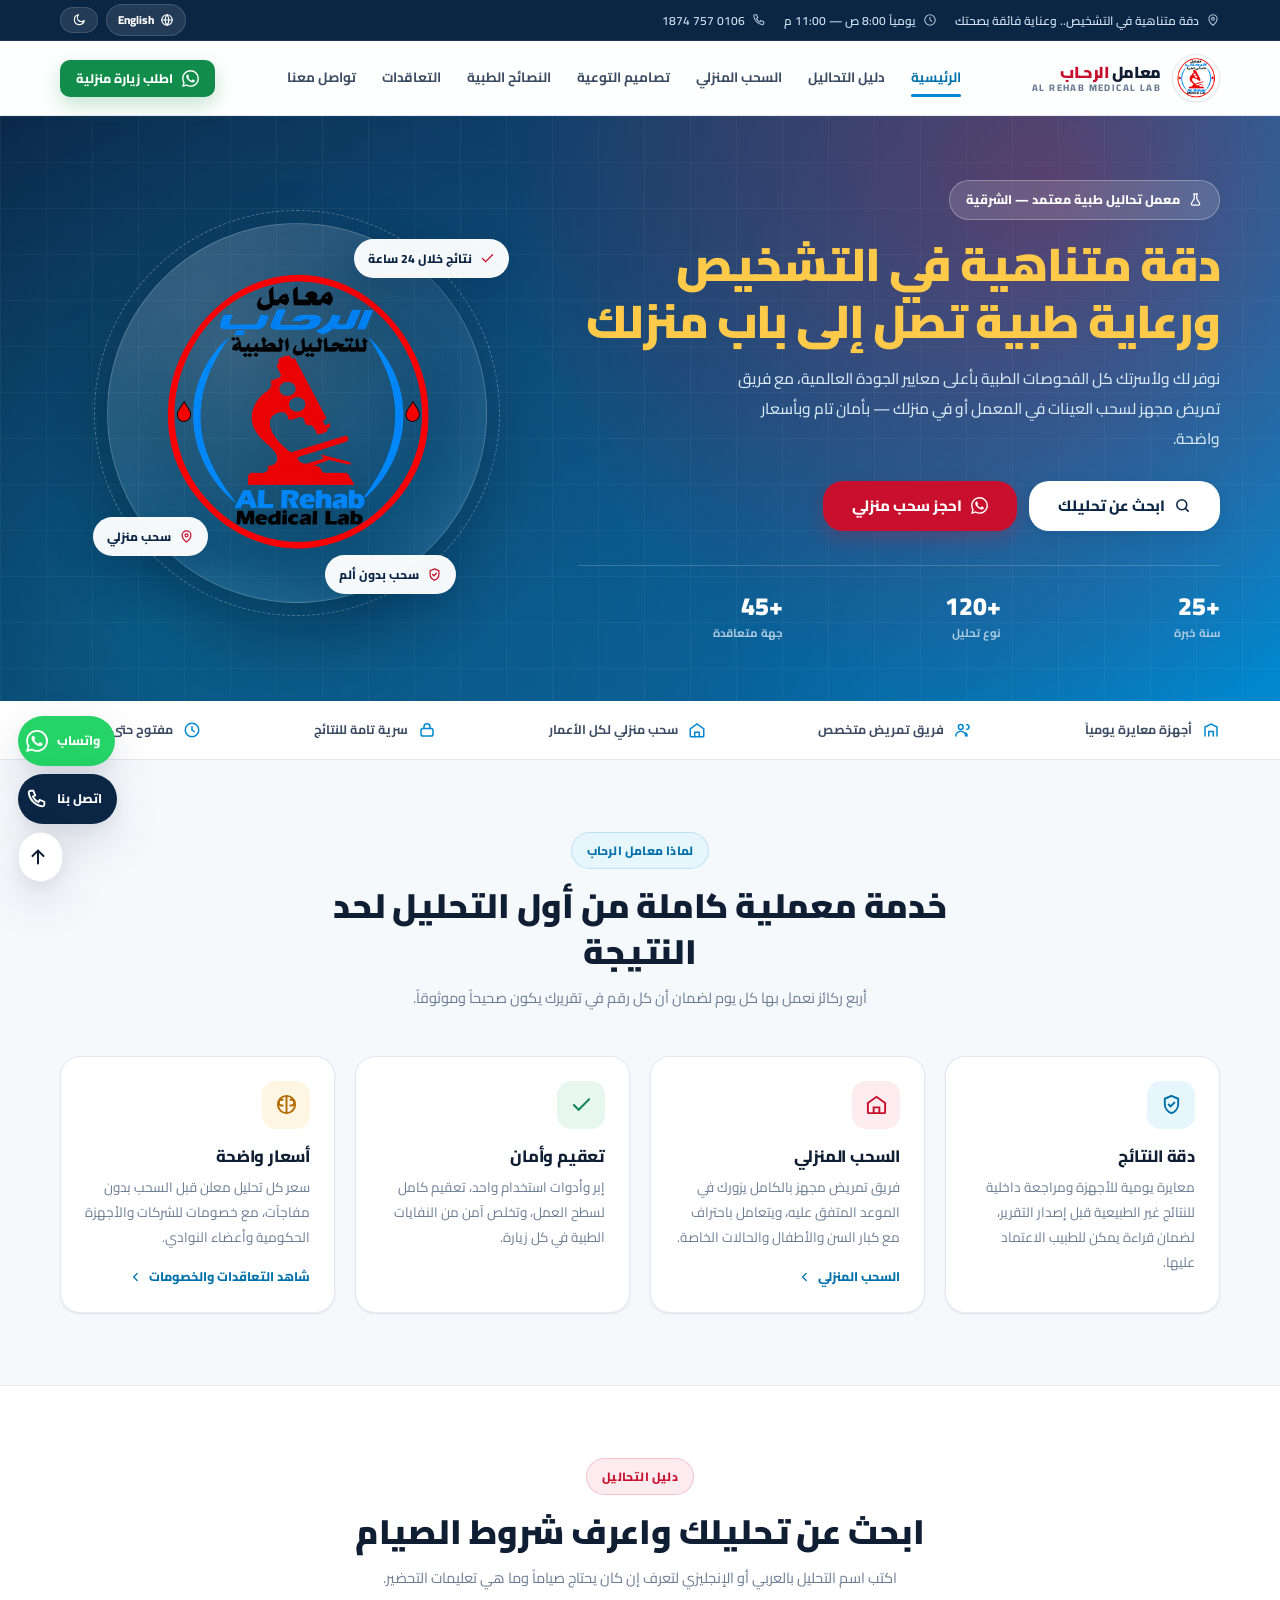
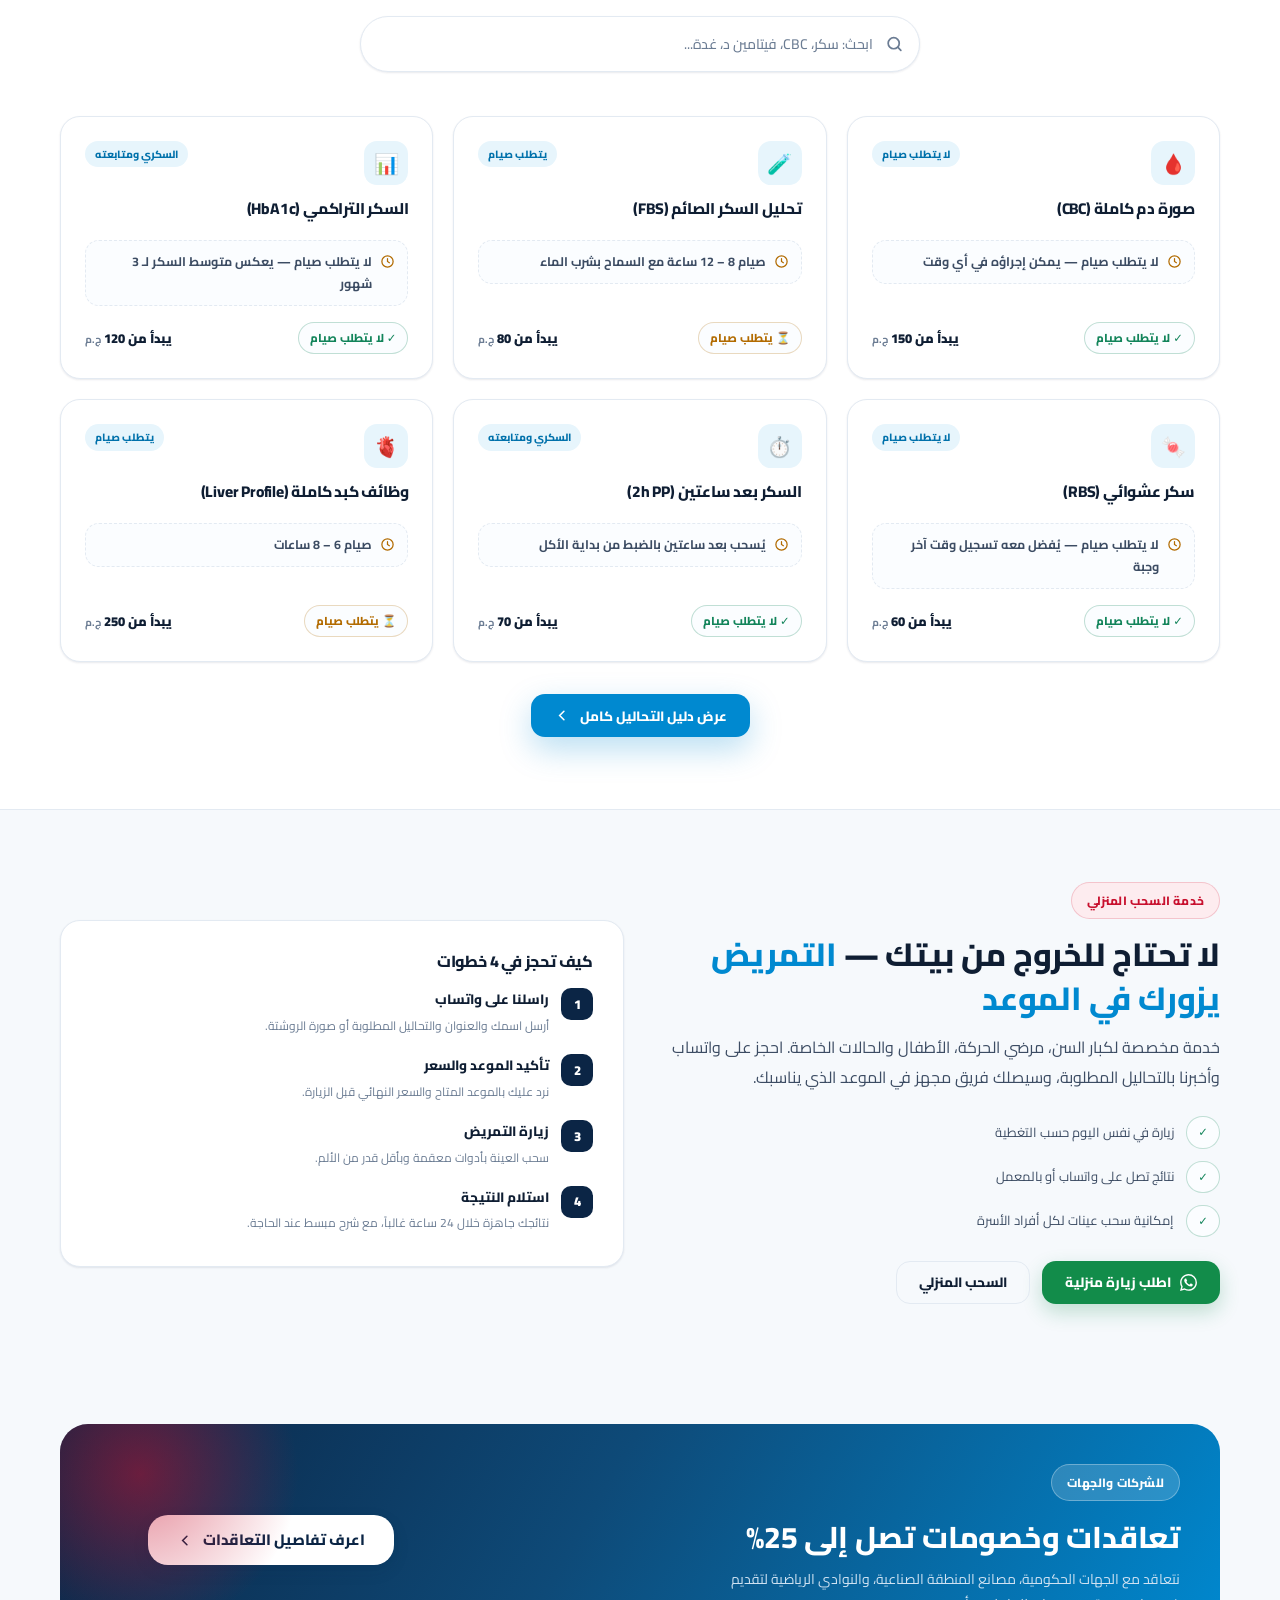
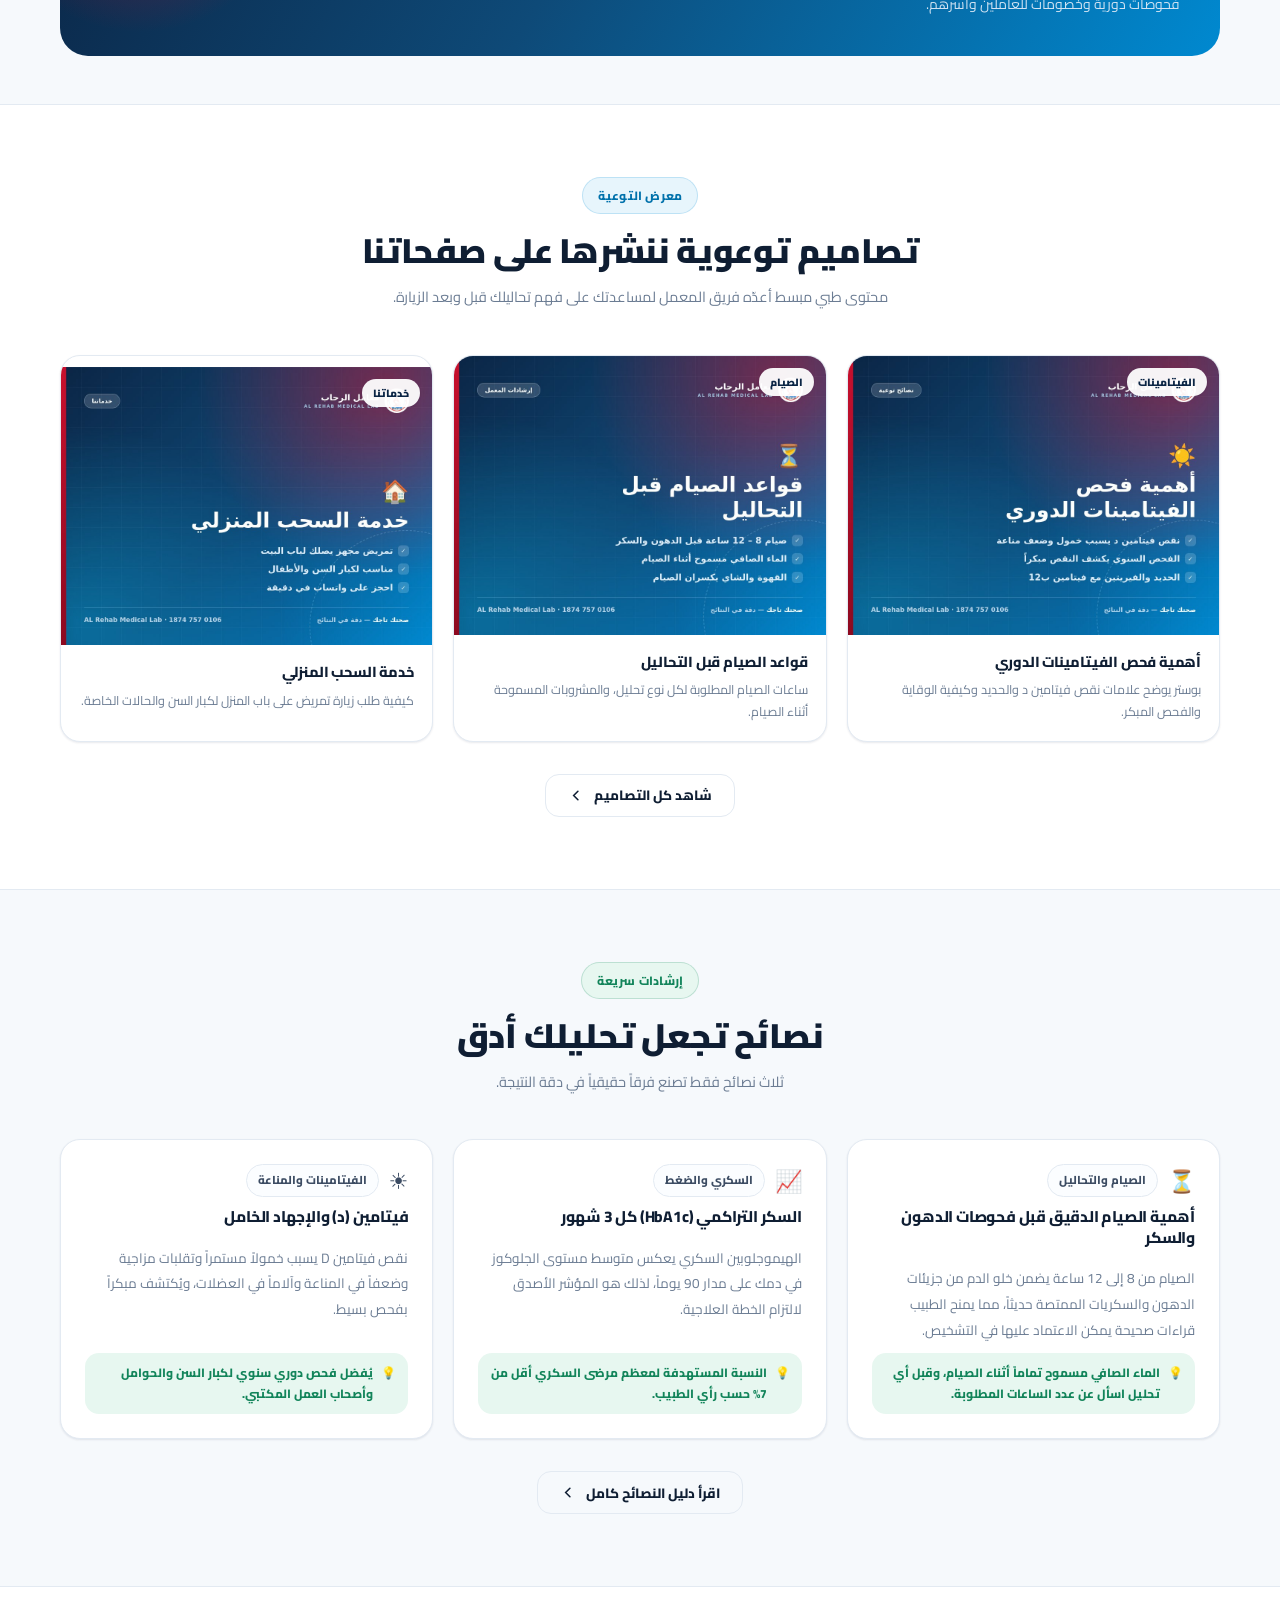
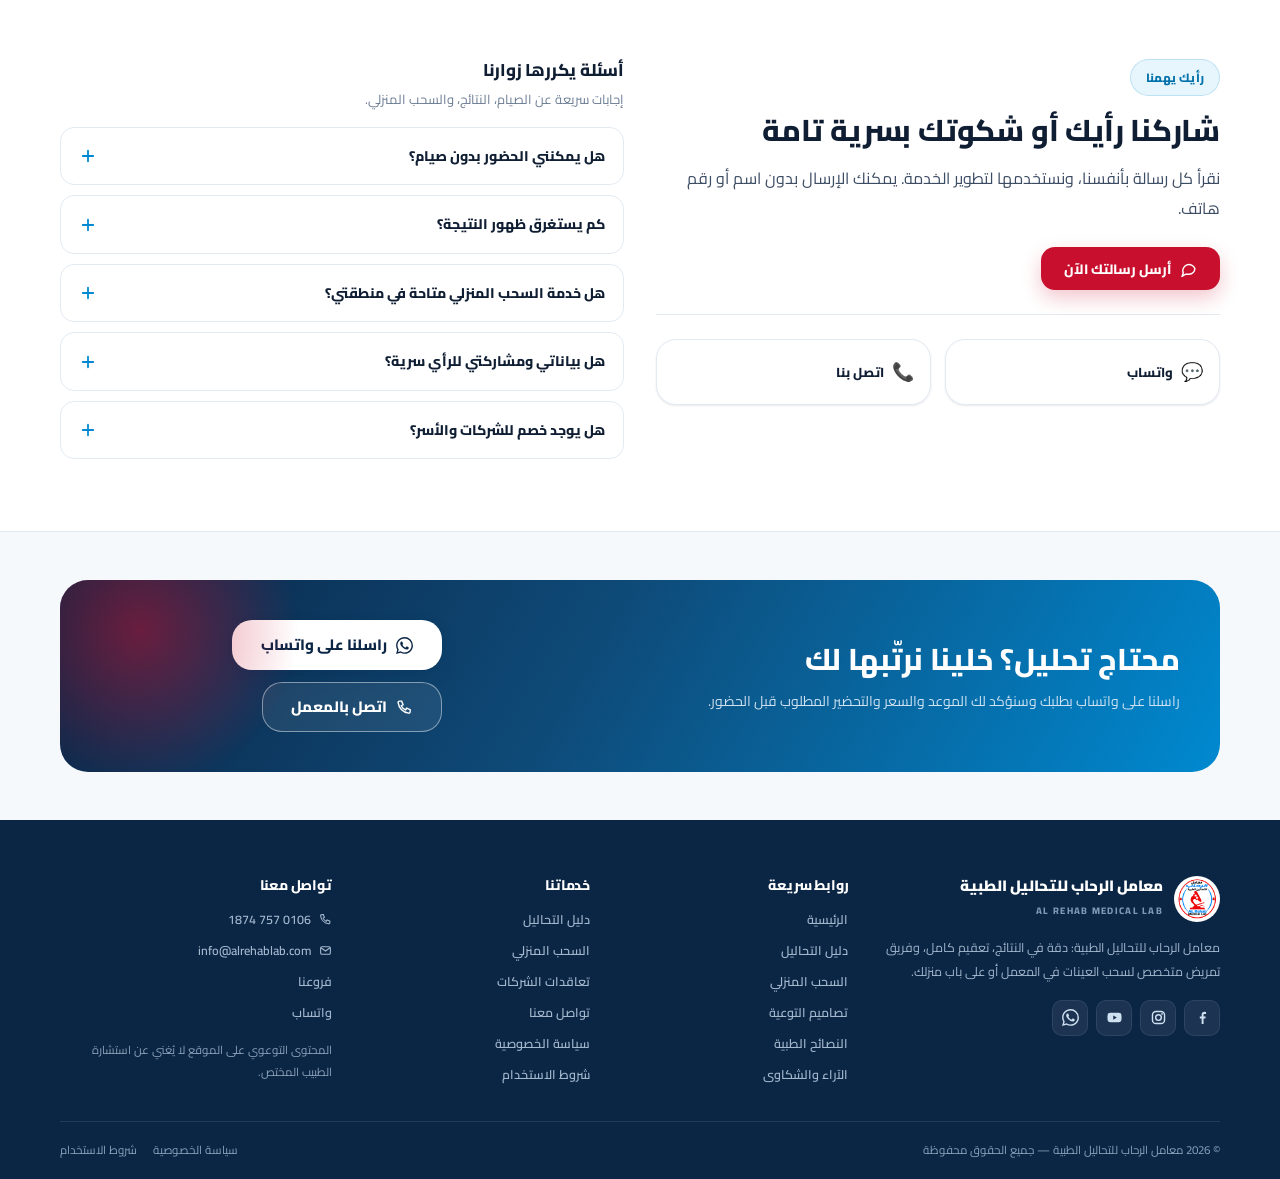
==== index.html @ 6d07d9a9 "Add files via upload" ====
<!DOCTYPE html>
<html lang="ar" dir="rtl" data-theme="light">
<head>
<meta charset="UTF-8">
<meta name="viewport" content="width=device-width, initial-scale=1">
<title>معامل الرحاب للتحاليل الطبية | AL Rehab Medical Lab</title>
<meta name="description" content="معامل الرحاب للتحاليل الطبية — دقة في النتائج، سحب عينات منزلي بفريق تمريض متخصص، دليل تحاليل بشروط الصيام، محتوى توعوي، وتواصل مباشر.">
<meta name="theme-color" content="#0B2545">
<meta property="og:type" content="website">
<meta property="og:title" content="معامل الرحاب للتحاليل الطبية | AL Rehab Medical Lab">
<meta property="og:description" content="معامل الرحاب للتحاليل الطبية — دقة في النتائج، سحب عينات منزلي بفريق تمريض متخصص، دليل تحاليل بشروط الصيام، محتوى توعوي، وتواصل مباشر.">
<meta property="og:image" content="assets/logo-512.png">
<meta name="twitter:card" content="summary_large_image">
<link rel="icon" type="image/png" sizes="96x96" href="assets/favicon-96.png">
<link rel="apple-touch-icon" href="assets/logo-192.png">
<link rel="canonical" href="https://al-rehab-lab.github.io/alrehab-lab-site/">
<link rel="preconnect" href="https://fonts.googleapis.com">
<link rel="preconnect" href="https://fonts.gstatic.com" crossorigin>
<link href="https://fonts.googleapis.com/css2?family=Cairo:wght@400;500;600;700;800;900&display=swap" rel="stylesheet">
<link rel="stylesheet" href="css/style.css">

</head>
<body data-page="home">
<a class="skip-link" href="#main" data-i18n="common.skip">تخطَّ إلى المحتوى</a>
<!-- ============ TOP BAR ============ -->
<div class="topbar">
  <div class="container topbar__in">
    <div class="topbar__list">
      <span class="topbar__item">
        <svg viewBox="0 0 24 24" fill="none" stroke="currentColor" stroke-width="2" stroke-linecap="round"><path d="M12 21s7-5.6 7-11a7 7 0 1 0-14 0c0 5.4 7 11 7 11Z"/><circle cx="12" cy="10" r="2.4"/></svg>
        <span data-i18n="top.tagline">دقة متناهية في التشخيص.. وعناية فائقة بصحتك</span>
      </span>
      <span class="topbar__item hide-sm">
        <svg viewBox="0 0 24 24" fill="none" stroke="currentColor" stroke-width="2" stroke-linecap="round"><circle cx="12" cy="12" r="9"/><path d="M12 7.5V12l3 2"/></svg>
        <span data-i18n="common.hours">يومياً 8:00 ص — 11:00 م</span>
      </span>
      <a class="topbar__item hide-sm" data-tel href="tel:+201067571874">
        <svg viewBox="0 0 24 24" fill="none" stroke="currentColor" stroke-width="2" stroke-linecap="round"><path d="M5 3h3l2 5-2.5 1.5a12 12 0 0 0 6 6L15 13l5 2v3a2 2 0 0 1-2.2 2A17 17 0 0 1 3 5.2 2 2 0 0 1 5 3Z"/></svg>
        <span data-phone-label>0106 757 1874</span>
      </a>
    </div>
    <div class="topbar__actions">
      <button type="button" class="chip-btn" data-lang-toggle data-i18n-title="common.langLabel" aria-label="Switch language">
        <svg viewBox="0 0 24 24" fill="none" stroke="currentColor" stroke-width="2" stroke-linecap="round"><circle cx="12" cy="12" r="9"/><path d="M3 12h18M12 3a15 15 0 0 1 0 18M12 3a15 15 0 0 0 0 18"/></svg>
        <span data-lang-label>English</span>
      </button>
      <button type="button" class="chip-btn" data-theme-toggle data-i18n-title="common.themeLabel" aria-label="Dark mode">
        <span data-theme-icon aria-hidden="true"></span>
      </button>
    </div>
  </div>
</div>

<!-- ============ HEADER ============ -->
<header class="site-header">
  <div class="container header__in">
    <a class="brand" href="index.html" aria-label="AL Rehab Medical Lab">
      <span class="brand__logo"><img src="assets/logo-256.png" width="48" height="48" alt="شعار معامل الرحاب"></span>
      <span class="brand__text">
        <span class="brand__ar"><span data-i18n="brand.prefix">معامل</span> <em data-i18n="brand.name">الرحـاب</em></span>
        <span class="brand__en" data-i18n="brand.en">AL REHAB MEDICAL LAB</span>
      </span>
    </a>

    <nav class="nav" aria-label="Main">
      <a class="nav__link" data-nav="home" href="index.html" data-i18n="nav.home">الرئيسية</a>
      <a class="nav__link" data-nav="tests" href="tests.html" data-i18n="nav.tests">دليل التحاليل</a>
      <a class="nav__link" data-nav="visits" href="home-visits.html" data-i18n="nav.visits">السحب المنزلي</a>
      <a class="nav__link" data-nav="gallery" href="awareness.html" data-i18n="nav.gallery">تصاميم التوعية</a>
      <a class="nav__link" data-nav="tips" href="tips.html" data-i18n="nav.tips">النصائح الطبية</a>
      <a class="nav__link" data-nav="contracts" href="contracts.html" data-i18n="nav.contracts">التعاقدات</a>
      <a class="nav__link" data-nav="contact" href="contact.html" data-i18n="nav.contact">تواصل معنا</a>
    </nav>

    <div class="header__cta">
      <a class="btn btn--wa btn--sm" data-wa href="https://wa.me/201067571874" target="_blank" rel="noopener">
        <svg viewBox="0 0 24 24" fill="currentColor" aria-hidden="true"><path d="M17.472 14.382c-.297-.149-1.758-.867-2.03-.967-.273-.099-.471-.148-.67.15-.197.297-.767.966-.94 1.164-.173.199-.347.223-.644.075-.297-.15-1.255-.463-2.39-1.475-.883-.788-1.48-1.761-1.653-2.059-.173-.297-.018-.458.13-.606.134-.133.298-.347.446-.52.149-.174.198-.298.298-.497.099-.198.05-.371-.05-.52-.099-.149-.669-1.612-.916-2.207-.242-.579-.487-.5-.669-.51-.173-.008-.371-.01-.57-.01-.198 0-.52.074-.792.372-.272.297-1.04 1.016-1.04 2.479 0 1.462 1.065 2.875 1.213 3.074.149.198 2.096 3.2 5.077 4.487.709.306 1.262.489 1.694.625.712.227 1.36.195 1.871.118.571-.085 1.758-.719 2.006-1.413.248-.694.248-1.289.173-1.413-.074-.124-.272-.198-.57-.347m-5.421 7.403h-.004a9.87 9.87 0 0 1-5.031-1.378l-.361-.214-3.741.982.998-3.648-.235-.374a9.86 9.86 0 0 1-1.51-5.26c.001-5.45 4.436-9.884 9.888-9.884 2.64 0 5.122 1.03 6.988 2.898a9.825 9.825 0 0 1 2.893 6.994c-.003 5.45-4.437 9.884-9.885 9.884m8.413-18.297A11.815 11.815 0 0 0 12.05 0C5.495 0 .16 5.335.157 11.892c0 2.096.547 4.142 1.588 5.945L.057 24l6.305-1.654a11.882 11.882 0 0 0 5.683 1.448h.005c6.554 0 11.89-5.335 11.893-11.893a11.821 11.821 0 0 0-3.48-8.413Z"/></svg>
        <span class="btn--wa-label" data-i18n="common.bookVisit">اطلب زيارة منزلية</span>
      </a>
      <button type="button" class="icon-btn nav-toggle" id="navToggle" aria-label="القائمة" data-i18n-title="common.menu">
        <svg viewBox="0 0 24 24" fill="none" stroke="currentColor" stroke-width="2.2" stroke-linecap="round"><path d="M4 7h16M4 12h16M4 17h16"/></svg>
      </button>
    </div>
  </div>
</header>

<!-- ============ MOBILE DRAWER ============ -->
<div class="drawer" id="drawer" aria-hidden="true">
  <div class="drawer__scrim" data-drawer-close></div>
  <div class="drawer__panel" role="dialog" aria-modal="true" aria-label="القائمة">
    <div class="drawer__head">
      <a class="brand" href="index.html">
        <span class="brand__logo"><img src="assets/logo-256.png" width="40" height="40" alt=""></span>
        <span class="brand__text">
          <span class="brand__ar"><span data-i18n="brand.prefix">معامل</span> <em data-i18n="brand.name">الرحـاب</em></span>
          <span class="brand__en" data-i18n="brand.en">AL REHAB MEDICAL LAB</span>
        </span>
      </a>
      <button type="button" class="icon-btn" data-drawer-close aria-label="إغلاق">
        <svg viewBox="0 0 24 24" fill="none" stroke="currentColor" stroke-width="2.2" stroke-linecap="round"><path d="M6 6l12 12M18 6 6 18"/></svg>
      </button>
    </div>
    <a class="drawer__link" data-nav="home" href="index.html" data-i18n="nav.home">الرئيسية</a>
    <a class="drawer__link" data-nav="tests" href="tests.html" data-i18n="nav.tests">دليل التحاليل</a>
    <a class="drawer__link" data-nav="visits" href="home-visits.html" data-i18n="nav.visits">السحب المنزلي</a>
    <a class="drawer__link" data-nav="gallery" href="awareness.html" data-i18n="nav.gallery">تصاميم التوعية</a>
    <a class="drawer__link" data-nav="tips" href="tips.html" data-i18n="nav.tips">النصائح الطبية</a>
    <a class="drawer__link" data-nav="contracts" href="contracts.html" data-i18n="nav.contracts">التعاقدات</a>
    <a class="drawer__link" data-nav="contact" href="contact.html" data-i18n="nav.contact">تواصل معنا</a>
    <a class="drawer__link" data-nav="feedback" href="feedback.html" data-i18n="nav.feedback">الآراء والشكاوى</a>
    <div class="drawer__foot">
      <a class="btn btn--wa btn--block" data-wa href="https://wa.me/201067571874" target="_blank" rel="noopener">
        <svg viewBox="0 0 24 24" fill="currentColor" aria-hidden="true"><path d="M17.472 14.382c-.297-.149-1.758-.867-2.03-.967-.273-.099-.471-.148-.67.15-.197.297-.767.966-.94 1.164-.173.199-.347.223-.644.075-.297-.15-1.255-.463-2.39-1.475-.883-.788-1.48-1.761-1.653-2.059-.173-.297-.018-.458.13-.606.134-.133.298-.347.446-.52.149-.174.198-.298.298-.497.099-.198.05-.371-.05-.52-.099-.149-.669-1.612-.916-2.207-.242-.579-.487-.5-.669-.51-.173-.008-.371-.01-.57-.01-.198 0-.52.074-.792.372-.272.297-1.04 1.016-1.04 2.479 0 1.462 1.065 2.875 1.213 3.074.149.198 2.096 3.2 5.077 4.487.709.306 1.262.489 1.694.625.712.227 1.36.195 1.871.118.571-.085 1.758-.719 2.006-1.413.248-.694.248-1.289.173-1.413-.074-.124-.272-.198-.57-.347m-5.421 7.403h-.004a9.87 9.87 0 0 1-5.031-1.378l-.361-.214-3.741.982.998-3.648-.235-.374a9.86 9.86 0 0 1-1.51-5.26c.001-5.45 4.436-9.884 9.888-9.884 2.64 0 5.122 1.03 6.988 2.898a9.825 9.825 0 0 1 2.893 6.994c-.003 5.45-4.437 9.884-9.885 9.884m8.413-18.297A11.815 11.815 0 0 0 12.05 0C5.495 0 .16 5.335.157 11.892c0 2.096.547 4.142 1.588 5.945L.057 24l6.305-1.654a11.882 11.882 0 0 0 5.683 1.448h.005c6.554 0 11.89-5.335 11.893-11.893a11.821 11.821 0 0 0-3.48-8.413Z"/></svg>
        <span data-i18n="common.bookVisit">اطلب زيارة منزلية</span>
      </a>
      <a class="btn btn--ghost btn--block" data-tel href="tel:+201067571874">
        <svg viewBox="0 0 24 24" fill="none" stroke="currentColor" stroke-width="2" stroke-linecap="round"><path d="M5 3h3l2 5-2.5 1.5a12 12 0 0 0 6 6L15 13l5 2v3a2 2 0 0 1-2.2 2A17 17 0 0 1 3 5.2 2 2 0 0 1 5 3Z"/></svg>
        <span data-phone-label>0106 757 1874</span>
      </a>
    </div>
  </div>
</div>

<main id="main">
<!-- ============ HERO ============ -->
<section class="hero">
  <div class="container hero__in">
    <div>
      <span class="hero__badge">
        <svg viewBox="0 0 24 24" fill="none" stroke="currentColor" stroke-width="2" stroke-linecap="round"><path d="m9 3 6 0M10 3v7.5L5.6 18A2 2 0 0 0 7.3 21h9.4a2 2 0 0 0 1.7-3L14 10.5V3"/></svg>
        <span data-i18n="home.badge">معمل تحاليل طبية معتمد — الشرقية</span>
      </span>
      <h1>
        <span data-i18n="home.title1">دقة متناهية في التشخيص</span><br>
        <span data-i18n="home.title2" style="color:#FFC94A">ورعاية طبية تصل إلى باب منزلك</span>
      </h1>
      <p class="hero__desc" data-i18n="home.desc">نوفر لك ولأسرتك كل الفحوصات الطبية بأعلى معايير الجودة العالمية، مع فريق تمريض مجهز لسحب العينات في المعمل أو في منزلك — بأمان تام وبأسعار واضحة.</p>

      <div class="hero__actions">
        <a class="btn btn--light btn--lg" href="tests.html">
          <svg viewBox="0 0 24 24" fill="none" stroke="currentColor" stroke-width="2.2" stroke-linecap="round"><circle cx="11" cy="11" r="7"/><path d="M20 20l-3.6-3.6"/></svg>
          <span data-i18n="home.cta1">ابحث عن تحليلك</span>
        </a>
        <a class="btn btn--primary btn--lg" data-wa data-wa-msg="home.waMsg" href="https://wa.me/201067571874" target="_blank" rel="noopener">
          <svg viewBox="0 0 24 24" fill="currentColor"><path d="M17.472 14.382c-.297-.149-1.758-.867-2.03-.967-.273-.099-.471-.148-.67.15-.197.297-.767.966-.94 1.164-.173.199-.347.223-.644.075-.297-.15-1.255-.463-2.39-1.475-.883-.788-1.48-1.761-1.653-2.059-.173-.297-.018-.458.13-.606.134-.133.298-.347.446-.52.149-.174.198-.298.298-.497.099-.198.05-.371-.05-.52-.099-.149-.669-1.612-.916-2.207-.242-.579-.487-.5-.669-.51-.173-.008-.371-.01-.57-.01-.198 0-.52.074-.792.372-.272.297-1.04 1.016-1.04 2.479 0 1.462 1.065 2.875 1.213 3.074.149.198 2.096 3.2 5.077 4.487.709.306 1.262.489 1.694.625.712.227 1.36.195 1.871.118.571-.085 1.758-.719 2.006-1.413.248-.694.248-1.289.173-1.413-.074-.124-.272-.198-.57-.347m-5.421 7.403h-.004a9.87 9.87 0 0 1-5.031-1.378l-.361-.214-3.741.982.998-3.648-.235-.374a9.86 9.86 0 0 1-1.51-5.26c.001-5.45 4.436-9.884 9.888-9.884 2.64 0 5.122 1.03 6.988 2.898a9.825 9.825 0 0 1 2.893 6.994c-.003 5.45-4.437 9.884-9.885 9.884m8.413-18.297A11.815 11.815 0 0 0 12.05 0C5.495 0 .16 5.335.157 11.892c0 2.096.547 4.142 1.588 5.945L.057 24l6.305-1.654a11.882 11.882 0 0 0 5.683 1.448h.005c6.554 0 11.89-5.335 11.893-11.893a11.821 11.821 0 0 0-3.48-8.413Z"/></svg>
          <span data-i18n="home.cta2">احجز سحب منزلي</span>
        </a>
      </div>

      <div class="hero__stats">
        <div class="hero__stat"><b data-count-to="+25">+25</b><span data-i18n="home.stat1">سنة خبرة</span></div>
        <div class="hero__stat"><b data-count-to="+120">+120</b><span data-i18n="home.stat2">نوع تحليل</span></div>
        <div class="hero__stat"><b data-count-to="+45">+45</b><span data-i18n="home.stat3">جهة متعاقدة</span></div>
      </div>
    </div>

    <div class="hero__art">
      <div class="hero__art-inner">
        <span class="hero__ring" aria-hidden="true"></span>
        <img src="assets/logo-512.png" width="512" height="512" alt="شعار معامل الرحاب للتحاليل الطبية" fetchpriority="high">
        <div class="hero__pill hero__pill--1">
          <svg viewBox="0 0 24 24" fill="none" stroke="currentColor" stroke-width="2.2" stroke-linecap="round"><path d="M20 6 9 17l-5-5"/></svg>
          <span data-i18n="home.pill1">نتائج خلال 24 ساعة</span>
        </div>
        <div class="hero__pill hero__pill--2">
          <svg viewBox="0 0 24 24" fill="none" stroke="currentColor" stroke-width="2" stroke-linecap="round"><path d="M12 21s7-5.6 7-11a7 7 0 1 0-14 0c0 5.4 7 11 7 11Z"/><circle cx="12" cy="10" r="2.4"/></svg>
          <span data-i18n="home.pill2">سحب منزلي</span>
        </div>
        <div class="hero__pill hero__pill--3">
          <svg viewBox="0 0 24 24" fill="none" stroke="currentColor" stroke-width="2" stroke-linecap="round"><path d="M12 3l7 3v5.5c0 4.3-3 8.2-7 9.5-4-1.3-7-5.2-7-9.5V6l7-3Z"/><path d="m9 12 2 2 4-4"/></svg>
          <span data-i18n="home.pill3">تعقيم كامل</span>
        </div>
      </div>
    </div>
  </div>
</section>

<!-- ============ TRUST STRIP ============ -->
<div class="trust-strip">
  <div class="container trust-strip__in">
    <span class="trust-item"><svg viewBox="0 0 24 24" fill="none" stroke="currentColor" stroke-width="2" stroke-linecap="round"><path d="M4 20V8l8-4 8 4v12"/><path d="M9 20v-6h6v6"/></svg><span data-i18n="trust.accredited">أجهزة معايرة يومياً</span></span>
    <span class="trust-item"><svg viewBox="0 0 24 24" fill="none" stroke="currentColor" stroke-width="2" stroke-linecap="round"><circle cx="9" cy="8" r="3.2"/><path d="M2.5 20a6.5 6.5 0 0 1 13 0M17 11a3 3 0 1 0 0-6M17.5 20a5.5 5.5 0 0 0-1.6-3.9"/></svg><span data-i18n="trust.team">فريق تمريض متخصص</span></span>
    <span class="trust-item"><svg viewBox="0 0 24 24" fill="none" stroke="currentColor" stroke-width="2" stroke-linecap="round"><path d="M3 10.5 12 4l9 6.5V20a1 1 0 0 1-1 1H4a1 1 0 0 1-1-1v-9.5Z"/><path d="M9 21v-6h6v6"/></svg><span data-i18n="trust.home">سحب منزلي لكل الأعمار</span></span>
    <span class="trust-item"><svg viewBox="0 0 24 24" fill="none" stroke="currentColor" stroke-width="2" stroke-linecap="round"><rect x="4" y="10" width="16" height="10" rx="2.5"/><path d="M8 10V7.5a4 4 0 0 1 8 0V10"/></svg><span data-i18n="trust.confidential">سرية تامة للنتائج</span></span>
    <span class="trust-item"><svg viewBox="0 0 24 24" fill="none" stroke="currentColor" stroke-width="2" stroke-linecap="round"><circle cx="12" cy="12" r="9"/><path d="M12 7.5V12l3 2"/></svg><span data-i18n="trust.hours">مفتوح حتى 11 مساءً</span></span>
  </div>
</div>

<!-- ============ SERVICES ============ -->
<section class="section" id="services">
  <div class="container">
    <div class="section-head" data-reveal>
      <span class="eyebrow" data-i18n="home.servicesBadge">لماذا معامل الرحاب</span>
      <h2 data-i18n="home.servicesTitle">خدمة معملية كاملة من أول التحليل لحد النتيجة</h2>
      <p data-i18n="home.servicesDesc">أربع ركائز نعمل بها كل يوم لضمان أن كل رقم في تقريرك يكون صحيحاً وموثوقاً.</p>
    </div>

    <div class="grid grid-4">
      <article class="card card--hover tile" data-reveal>
        <div class="card__icon"><svg viewBox="0 0 24 24" fill="none" stroke="currentColor" stroke-width="2" stroke-linecap="round"><path d="M12 3l7 3v5.5c0 4.3-3 8.2-7 9.5-4-1.3-7-5.2-7-9.5V6l7-3Z"/><path d="m9 12 2 2 4-4"/></svg></div>
        <h3 data-i18n="home.s1.title">دقة النتائج</h3>
        <p data-i18n="home.s1.desc">معايرة يومية للأجهزة ومراجعة داخلية للنتائج غير الطبيعية قبل إصدار التقرير.</p>
      </article>
      <article class="card card--hover tile" data-reveal>
        <div class="card__icon card__icon--red"><svg viewBox="0 0 24 24" fill="none" stroke="currentColor" stroke-width="2" stroke-linecap="round"><path d="M3 10.5 12 4l9 6.5V20a1 1 0 0 1-1 1H4a1 1 0 0 1-1-1v-9.5Z"/><path d="M9 21v-6h6v6"/></svg></div>
        <h3 data-i18n="home.s2.title">السحب المنزلي</h3>
        <p data-i18n="home.s2.desc">فريق تمريض مجهز يزورك في الموعد المتفق عليه ويتعامل باحتراف مع كل الحالات.</p>
        <a class="tile__link" href="home-visits.html"><span data-i18n="nav.visits">السحب المنزلي</span>
          <svg viewBox="0 0 24 24" fill="none" stroke="currentColor" stroke-width="2.2" stroke-linecap="round"><path d="M14 6l-6 6 6 6"/></svg></a>
      </article>
      <article class="card card--hover tile" data-reveal>
        <div class="card__icon card__icon--ok"><svg viewBox="0 0 24 24" fill="none" stroke="currentColor" stroke-width="2" stroke-linecap="round"><path d="M4 12.5 9 17.5 20 6.5"/></svg></div>
        <h3 data-i18n="home.s3.title">تعقيم وأمان</h3>
        <p data-i18n="home.s3.desc">إبر وأدوات استخدام واحد، تعقيم كامل لسطح العمل، وتخلص آمن من النفايات الطبية.</p>
      </article>
      <article class="card card--hover tile" data-reveal>
        <div class="card__icon card__icon--warn"><svg viewBox="0 0 24 24" fill="none" stroke="currentColor" stroke-width="2" stroke-linecap="round"><path d="M12 3v18M8 7H6.5A2.5 2.5 0 0 0 4 9.5v1A2.5 2.5 0 0 0 6.5 13H8M16 7h1.5A2.5 2.5 0 0 1 20 9.5v1a2.5 2.5 0 0 1-2.5 2.5H16"/><circle cx="12" cy="12" r="9"/></svg></div>
        <h3 data-i18n="home.s4.title">أسعار واضحة</h3>
        <p data-i18n="home.s4.desc">سعر كل تحليل معلن قبل السحب بدون مفاجآت، مع خصومات للشركات والجهات.</p>
        <a class="tile__link" href="contracts.html"><span data-i18n="home.s4.link">شاهد التعاقدات والخصومات</span>
          <svg viewBox="0 0 24 24" fill="none" stroke="currentColor" stroke-width="2.2" stroke-linecap="round"><path d="M14 6l-6 6 6 6"/></svg></a>
      </article>
    </div>
  </div>
</section>

<!-- ============ TEST SEARCH (preview) ============ -->
<section class="section section--alt" id="find-test">
  <div class="container">
    <div class="section-head" data-reveal>
      <span class="eyebrow eyebrow--red" data-i18n="home.findBadge">دليل التحاليل</span>
      <h2 data-i18n="home.findTitle">ابحث عن تحليلك واعرف شروط الصيام</h2>
      <p data-i18n="home.findDesc">اكتب اسم التحليل بالعربي أو الإنجليزي لتعرف إن كان يحتاج صياماً وما هي تعليمات التحضير.</p>
      <div class="searchbox mt-24">
        <svg viewBox="0 0 24 24" fill="none" stroke="currentColor" stroke-width="2.2" stroke-linecap="round"><circle cx="11" cy="11" r="7"/><path d="M20 20l-3.6-3.6"/></svg>
        <input type="search" data-tests-search data-i18n-ph="home.searchPlaceholder" placeholder="ابحث: سكر، CBC، فيتامين د، غدة..." aria-label="بحث في التحاليل">
      </div>
    </div>

    <div class="grid grid-3" data-tests-grid data-limit="6"></div>

    <div class="center mt-32">
      <a class="btn btn--blue" href="tests.html">
        <span data-i18n="home.viewAllTests">عرض دليل التحاليل كامل</span>
        <svg viewBox="0 0 24 24" fill="none" stroke="currentColor" stroke-width="2.2" stroke-linecap="round"><path d="M14 6l-6 6 6 6"/></svg>
      </a>
    </div>
  </div>
</section>

<!-- ============ HOME VISIT ============ -->
<section class="section" id="home-visits">
  <div class="container">
    <div class="grid grid-2" style="gap:32px;align-items:center">
      <div data-reveal>
        <span class="eyebrow eyebrow--red" data-i18n="home.visitBadge">خدمة السحب المنزلي</span>
        <h2 style="font-size:clamp(21px,3vw,32px);margin-block:14px 12px">
          <span data-i18n="home.visitTitle">لا تحتاج للخروج من بيتك</span> —
          <span class="title-accent" data-i18n="home.visitTitle2">التمريض يزورك في الموعد</span>
        </h2>
        <p class="lead mb-24" data-i18n="home.visitDesc">خدمة مخصصة لكبار السن، مرضي الحركة، الأطفال والحالات الخاصة. احجز على واتساب وأخبرنا بالتحاليل المطلوبة، وسيصلك فريق مجهز في الموعد الذي يناسبك.</p>

        <div class="stack mb-24" style="--gap:12px">
          <div class="flex items-center gap-12 text-sm"><span class="badge-soft" style="color:var(--ok);border-color:rgba(18,132,90,.25)">✓</span><span data-i18n="home.visitPoint1">زيارة في نفس اليوم حسب التغطية</span></div>
          <div class="flex items-center gap-12 text-sm"><span class="badge-soft" style="color:var(--ok);border-color:rgba(18,132,90,.25)">✓</span><span data-i18n="home.visitPoint2">نتائج تصل على واتساب أو بالمعمل</span></div>
          <div class="flex items-center gap-12 text-sm"><span class="badge-soft" style="color:var(--ok);border-color:rgba(18,132,90,.25)">✓</span><span data-i18n="home.visitPoint3">إمكانية سحب عينات لكل أفراد الأسرة</span></div>
        </div>

        <div class="flex gap-12 wrap">
          <a class="btn btn--wa" data-wa data-wa-msg="visit.waMsg" href="https://wa.me/201067571874" target="_blank" rel="noopener">
            <svg viewBox="0 0 24 24" fill="currentColor"><path d="M17.472 14.382c-.297-.149-1.758-.867-2.03-.967-.273-.099-.471-.148-.67.15-.197.297-.767.966-.94 1.164-.173.199-.347.223-.644.075-.297-.15-1.255-.463-2.39-1.475-.883-.788-1.48-1.761-1.653-2.059-.173-.297-.018-.458.13-.606.134-.133.298-.347.446-.52.149-.174.198-.298.298-.497.099-.198.05-.371-.05-.52-.099-.149-.669-1.612-.916-2.207-.242-.579-.487-.5-.669-.51-.173-.008-.371-.01-.57-.01-.198 0-.52.074-.792.372-.272.297-1.04 1.016-1.04 2.479 0 1.462 1.065 2.875 1.213 3.074.149.198 2.096 3.2 5.077 4.487.709.306 1.262.489 1.694.625.712.227 1.36.195 1.871.118.571-.085 1.758-.719 2.006-1.413.248-.694.248-1.289.173-1.413-.074-.124-.272-.198-.57-.347m-5.421 7.403h-.004a9.87 9.87 0 0 1-5.031-1.378l-.361-.214-3.741.982.998-3.648-.235-.374a9.86 9.86 0 0 1-1.51-5.26c.001-5.45 4.436-9.884 9.888-9.884 2.64 0 5.122 1.03 6.988 2.898a9.825 9.825 0 0 1 2.893 6.994c-.003 5.45-4.437 9.884-9.885 9.884m8.413-18.297A11.815 11.815 0 0 0 12.05 0C5.495 0 .16 5.335.157 11.892c0 2.096.547 4.142 1.588 5.945L.057 24l6.305-1.654a11.882 11.882 0 0 0 5.683 1.448h.005c6.554 0 11.89-5.335 11.893-11.893a11.821 11.821 0 0 0-3.48-8.413Z"/></svg>
            <span data-i18n="common.bookVisit">اطلب زيارة منزلية</span>
          </a>
          <a class="btn btn--ghost" href="home-visits.html"><span data-i18n="nav.visits">السحب المنزلي</span></a>
        </div>
      </div>

      <div class="card card--pad-lg" data-reveal>
        <h3 style="font-size:16px;margin-bottom:16px" data-i18n="home.howTitle">كيف تحجز في 4 خطوات</h3>
        <div class="stack" style="--gap:16px">
          <div class="flex gap-12"><span class="step__num" style="width:32px;height:32px;border-radius:10px;font-size:13px;margin:0;flex:none">1</span>
            <div><b style="display:block;font-size:13.5px" data-i18n="home.step1">راسلنا على واتساب</b><span class="text-xs text-muted" data-i18n="home.step1d">أرسل اسمك والعنوان والتحاليل المطلوبة.</span></div></div>
          <div class="flex gap-12"><span class="step__num" style="width:32px;height:32px;border-radius:10px;font-size:13px;margin:0;flex:none">2</span>
            <div><b style="display:block;font-size:13.5px" data-i18n="home.step2">تأكيد الموعد والسعر</b><span class="text-xs text-muted" data-i18n="home.step2d">نرد بالموعد المتاح والسعر النهائي قبل الزيارة.</span></div></div>
          <div class="flex gap-12"><span class="step__num" style="width:32px;height:32px;border-radius:10px;font-size:13px;margin:0;flex:none">3</span>
            <div><b style="display:block;font-size:13.5px" data-i18n="home.step3">زيارة التمريض</b><span class="text-xs text-muted" data-i18n="home.step3d">سحب العينة بأدوات معقمة وبأقل قدر من الألم.</span></div></div>
          <div class="flex gap-12"><span class="step__num" style="width:32px;height:32px;border-radius:10px;font-size:13px;margin:0;flex:none">4</span>
            <div><b style="display:block;font-size:13.5px" data-i18n="home.step4">استلام النتيجة</b><span class="text-xs text-muted" data-i18n="home.step4d">نتائجك خلال 24 ساعة غالباً مع شرح مبسط.</span></div></div>
        </div>
      </div>
    </div>
  </div>
</section>

<!-- ============ CONTRACTS BAND ============ -->
<section class="section section--tight">
  <div class="container">
    <div class="cta-band cta-band--split" data-reveal>
      <div>
        <span class="eyebrow" style="background:rgba(255,255,255,.16);border-color:rgba(255,255,255,.3);color:#fff" data-i18n="home.corpBadge">للشركات والجهات</span>
        <h2 class="mt-16" data-i18n="home.corpTitle">تعاقدات وخصومات تصل إلى 25%</h2>
        <p data-i18n="home.corpDesc">نتعاقد مع الجهات الحكومية، مصانع المنطقة الصناعية، والنوادي الرياضية لتقديم فحوصات دورية وخصومات للعاملين وأسرهم.</p>
      </div>
      <div class="center">
        <a class="btn btn--light btn--lg" href="contracts.html">
          <span data-i18n="home.corpCta">اعرف تفاصيل التعاقدات</span>
          <svg viewBox="0 0 24 24" fill="none" stroke="currentColor" stroke-width="2.2" stroke-linecap="round"><path d="M14 6l-6 6 6 6"/></svg>
        </a>
      </div>
    </div>
  </div>
</section>

<!-- ============ GALLERY PREVIEW ============ -->
<section class="section section--alt">
  <div class="container">
    <div class="section-head" data-reveal>
      <span class="eyebrow" data-i18n="home.galleryBadge">معرض التوعية</span>
      <h2 data-i18n="home.galleryTitle">تصاميم توعوية ننشرها على صفحاتنا</h2>
      <p data-i18n="home.galleryDesc">محتوى طبي مبسط أعدّه فريق المعمل لمساعدتك على فهم تحاليلك قبل وبعد الزيارة.</p>
    </div>
    <div class="gallery-grid" data-gallery-grid data-limit="3"></div>
    <div class="center mt-32">
      <a class="btn btn--ghost" href="awareness.html">
        <span data-i18n="home.galleryCta">شاهد كل التصاميم</span>
        <svg viewBox="0 0 24 24" fill="none" stroke="currentColor" stroke-width="2.2" stroke-linecap="round"><path d="M14 6l-6 6 6 6"/></svg>
      </a>
    </div>
  </div>
</section>

<!-- ============ TIPS PREVIEW ============ -->
<section class="section">
  <div class="container">
    <div class="section-head" data-reveal>
      <span class="eyebrow eyebrow--ok" data-i18n="home.tipsBadge">إرشادات سريعة</span>
      <h2 data-i18n="home.tipsTitle">نصائح تجعل تحليلك أدق</h2>
      <p data-i18n="home.tipsDesc">ثلاث نصائح فقط تصنع فرقاً حقيقياً في دقة النتيجة.</p>
    </div>
    <div class="grid grid-3" data-tips-grid data-limit="3"></div>
    <div class="center mt-32">
      <a class="btn btn--ghost" href="tips.html">
        <span data-i18n="home.tipsCta">اقرأ دليل النصائح كامل</span>
        <svg viewBox="0 0 24 24" fill="none" stroke="currentColor" stroke-width="2.2" stroke-linecap="round"><path d="M14 6l-6 6 6 6"/></svg>
      </a>
    </div>
  </div>
</section>

<!-- ============ FEEDBACK + FAQ ============ -->
<section class="section section--alt" id="feedback">
  <div class="container">
    <div class="grid grid-2" style="gap:32px;align-items:start">
      <div data-reveal>
        <span class="eyebrow" data-i18n="home.fbBadge">رأيك يهمنا</span>
        <h2 style="font-size:clamp(21px,3vw,30px);margin-block:14px 12px" data-i18n="home.fbTitle">شاركنا رأيك أو شكوتك بسرية تامة</h2>
        <p class="lead mb-24" data-i18n="home.fbDesc">نقرأ كل رسالة بأنفسنا، ونستخدمها لتطوير الخدمة. يمكنك الإرسال بدون اسم أو رقم هاتف.</p>
        <a class="btn btn--primary" href="feedback.html">
          <svg viewBox="0 0 24 24" fill="none" stroke="currentColor" stroke-width="2" stroke-linecap="round"><path d="M21 12a8 8 0 0 1-8 8H8l-5 3 1.6-4.6A8 8 0 1 1 21 12Z"/></svg>
          <span data-i18n="home.fbCta">أرسل رسالتك الآن</span>
        </a>

        <div class="divider"></div>
        <div class="grid grid-2" style="gap:14px">
          <a class="card" data-wa href="https://wa.me/201067571874" target="_blank" rel="noopener" style="padding:16px">
            <div class="flex items-center gap-8 text-sm"><span style="font-size:18px">💬</span><b data-i18n="common.whatsapp">واتساب</b></div>
          </a>
          <a class="card" data-tel href="tel:+201067571874" style="padding:16px">
            <div class="flex items-center gap-8 text-sm"><span style="font-size:18px">📞</span><b data-i18n="common.callNow">اتصل بنا</b></div>
          </a>
        </div>
      </div>

      <div data-reveal>
        <h3 style="font-size:17px;margin-bottom:6px" data-i18n="home.faqTitle">أسئلة يكررها زوارنا</h3>
        <p class="text-sm text-muted mb-16" data-i18n="home.faqDesc">إجابات سريعة عن الصيام، النتائج، والسحب المنزلي.</p>
        <div class="faq" data-faq>
          <div class="faq__item">
            <button class="faq__btn" type="button" aria-expanded="false"><span>هل يمكنني الحضور بدون صيام؟</span>
              <svg viewBox="0 0 24 24" fill="none" stroke="currentColor" stroke-width="2.4" stroke-linecap="round"><path d="M12 5v14M5 12h14"/></svg></button>
            <div class="faq__panel"><div>نعم، أكثر من نصف التحاليل لا تتطلب صياماً مثل صورة الدم الكاملة ووظائف الكلى والهرمونات. ابحث عن اسم التحليل في دليل التحاليل لمعرفة الشروط الدقيقة.</div></div>
          </div>
          <div class="faq__item">
            <button class="faq__btn" type="button" aria-expanded="false"><span>كم يستغرق ظهور النتيجة؟</span>
              <svg viewBox="0 0 24 24" fill="none" stroke="currentColor" stroke-width="2.4" stroke-linecap="round"><path d="M12 5v14M5 12h14"/></svg></button>
            <div class="faq__panel"><div>نتائج التحاليل العادية تظهر في نفس اليوم أو خلال 24 ساعة، أما التحاليل المتخصصة والزراعات فتستغرق من يومين إلى 5 أيام.</div></div>
          </div>
          <div class="faq__item">
            <button class="faq__btn" type="button" aria-expanded="false"><span>هل خدمة السحب المنزلي متاحة في منطقتي؟</span>
              <svg viewBox="0 0 24 24" fill="none" stroke="currentColor" stroke-width="2.4" stroke-linecap="round"><path d="M12 5v14M5 12h14"/></svg></button>
            <div class="faq__panel"><div>الخدمة متاحة داخل بلبيس وسندنهور والعاشر من رمضان وما حولها. أرسل عنوانك على واتساب وسنؤكد لك التغطية والموعد المتاح.</div></div>
          </div>
          <div class="faq__item">
            <button class="faq__btn" type="button" aria-expanded="false"><span>هل بياناتي ومشاركتي للرأي سرية؟</span>
              <svg viewBox="0 0 24 24" fill="none" stroke="currentColor" stroke-width="2.4" stroke-linecap="round"><path d="M12 5v14M5 12h14"/></svg></button>
            <div class="faq__panel"><div>بالتأكيد. نموذج الآراء والشكاوى يتيح لك الإرسال بشكل مجهول تماماً، والاسم والهاتف اختياريان فقط إذا رغبت في متابعة الرد معك.</div></div>
          </div>
          <div class="faq__item">
            <button class="faq__btn" type="button" aria-expanded="false"><span>هل يوجد خصم للشركات والأسر؟</span>
              <svg viewBox="0 0 24 24" fill="none" stroke="currentColor" stroke-width="2.4" stroke-linecap="round"><path d="M12 5v14M5 12h14"/></svg></button>
            <div class="faq__panel"><div>نعم، لدينا تعاقدات مع جهات حكومية وشركات المنطقة الصناعية ونوادي رياضية بنسب خصم تصل إلى 25% للعاملين وأسرهم.</div></div>
          </div>
        </div>
      </div>
    </div>
  </div>
</section>

<!-- ============ FINAL CTA ============ -->
<section class="section section--tight">
  <div class="container">
    <div class="cta-band cta-band--split" data-reveal>
      <div>
        <h2 data-i18n="cta.title">محتاج تحليل؟ خلينا نرتّبها لك</h2>
        <p data-i18n="cta.desc">راسلنا على واتساب بطلبك وسنؤكد لك الموعد والسعر والتحضير المطلوب قبل الحضور.</p>
      </div>
      <div class="flex gap-12 wrap">
        <a class="btn btn--light btn--lg" data-wa href="https://wa.me/201067571874" target="_blank" rel="noopener">
          <svg viewBox="0 0 24 24" fill="currentColor"><path d="M17.472 14.382c-.297-.149-1.758-.867-2.03-.967-.273-.099-.471-.148-.67.15-.197.297-.767.966-.94 1.164-.173.199-.347.223-.644.075-.297-.15-1.255-.463-2.39-1.475-.883-.788-1.48-1.761-1.653-2.059-.173-.297-.018-.458.13-.606.134-.133.298-.347.446-.52.149-.174.198-.298.298-.497.099-.198.05-.371-.05-.52-.099-.149-.669-1.612-.916-2.207-.242-.579-.487-.5-.669-.51-.173-.008-.371-.01-.57-.01-.198 0-.52.074-.792.372-.272.297-1.04 1.016-1.04 2.479 0 1.462 1.065 2.875 1.213 3.074.149.198 2.096 3.2 5.077 4.487.709.306 1.262.489 1.694.625.712.227 1.36.195 1.871.118.571-.085 1.758-.719 2.006-1.413.248-.694.248-1.289.173-1.413-.074-.124-.272-.198-.57-.347m-5.421 7.403h-.004a9.87 9.87 0 0 1-5.031-1.378l-.361-.214-3.741.982.998-3.648-.235-.374a9.86 9.86 0 0 1-1.51-5.26c.001-5.45 4.436-9.884 9.888-9.884 2.64 0 5.122 1.03 6.988 2.898a9.825 9.825 0 0 1 2.893 6.994c-.003 5.45-4.437 9.884-9.885 9.884m8.413-18.297A11.815 11.815 0 0 0 12.05 0C5.495 0 .16 5.335.157 11.892c0 2.096.547 4.142 1.588 5.945L.057 24l6.305-1.654a11.882 11.882 0 0 0 5.683 1.448h.005c6.554 0 11.89-5.335 11.893-11.893a11.821 11.821 0 0 0-3.48-8.413Z"/></svg>
          <span data-i18n="cta.wa">راسلنا على واتساب</span>
        </a>
        <a class="btn btn--outline-light btn--lg" data-tel href="tel:+201067571874">
          <svg viewBox="0 0 24 24" fill="none" stroke="currentColor" stroke-width="2" stroke-linecap="round"><path d="M5 3h3l2 5-2.5 1.5a12 12 0 0 0 6 6L15 13l5 2v3a2 2 0 0 1-2.2 2A17 17 0 0 1 3 5.2 2 2 0 0 1 5 3Z"/></svg>
          <span data-i18n="cta.call">اتصل بالمعمل</span>
        </a>
      </div>
    </div>
  </div>
</section>

</main>
<!-- ============ FOOTER ============ -->
<footer class="site-footer footer">
  <div class="container">
    <div class="footer__grid">
      <div>
        <div class="footer__brand">
          <img src="assets/logo-256.png" width="46" height="46" alt="شعار معامل الرحاب">
          <div>
            <b data-i18n="brand.full">معامل الرحاب للتحاليل الطبية</b>
            <span data-i18n="brand.en">AL REHAB MEDICAL LAB</span>
          </div>
        </div>
        <p data-i18n="footer.desc">معامل الرحاب للتحاليل الطبية: دقة في النتائج، تعقيم كامل، وفريق تمريض متخصص لسحب العينات في المعمل أو على باب منزلك.</p>
        <div class="socials">
          <a href="https://www.facebook.com/1alrehablab/" target="_blank" rel="noopener" aria-label="Facebook">
            <svg viewBox="0 0 24 24" fill="currentColor"><path d="M13.5 21v-7.5h2.6l.4-3h-3V8.6c0-.9.2-1.5 1.5-1.5H17V4.4A20 20 0 0 0 14.7 4c-2.3 0-3.9 1.4-3.9 4v2.5H8.2v3h2.6V21h2.7Z"/></svg>
          </a>
          <a href="https://www.instagram.com/al_rehab_lab" target="_blank" rel="noopener" aria-label="Instagram">
            <svg viewBox="0 0 24 24" fill="none" stroke="currentColor" stroke-width="2"><rect x="3.5" y="3.5" width="17" height="17" rx="5"/><circle cx="12" cy="12" r="4"/><circle cx="17" cy="7" r="1.2" fill="currentColor" stroke="none"/></svg>
          </a>
          <a href="https://www.youtube.com/@1alrehablab" target="_blank" rel="noopener" aria-label="YouTube">
            <svg viewBox="0 0 24 24" fill="currentColor"><path d="M21.6 7.6a2.6 2.6 0 0 0-1.8-1.8C18.2 5.4 12 5.4 12 5.4s-6.2 0-7.8.4a2.6 2.6 0 0 0-1.8 1.8A27 27 0 0 0 2 12a27 27 0 0 0 .4 4.4 2.6 2.6 0 0 0 1.8 1.8c1.6.4 7.8.4 7.8.4s6.2 0 7.8-.4a2.6 2.6 0 0 0 1.8-1.8A27 27 0 0 0 22 12a27 27 0 0 0-.4-4.4ZM10.2 15V9l5.2 3-5.2 3Z"/></svg>
          </a>
          <a data-wa href="https://wa.me/201067571874" target="_blank" rel="noopener" aria-label="WhatsApp">
            <svg viewBox="0 0 24 24" fill="currentColor"><path d="M17.472 14.382c-.297-.149-1.758-.867-2.03-.967-.273-.099-.471-.148-.67.15-.197.297-.767.966-.94 1.164-.173.199-.347.223-.644.075-.297-.15-1.255-.463-2.39-1.475-.883-.788-1.48-1.761-1.653-2.059-.173-.297-.018-.458.13-.606.134-.133.298-.347.446-.52.149-.174.198-.298.298-.497.099-.198.05-.371-.05-.52-.099-.149-.669-1.612-.916-2.207-.242-.579-.487-.5-.669-.51-.173-.008-.371-.01-.57-.01-.198 0-.52.074-.792.372-.272.297-1.04 1.016-1.04 2.479 0 1.462 1.065 2.875 1.213 3.074.149.198 2.096 3.2 5.077 4.487.709.306 1.262.489 1.694.625.712.227 1.36.195 1.871.118.571-.085 1.758-.719 2.006-1.413.248-.694.248-1.289.173-1.413-.074-.124-.272-.198-.57-.347m-5.421 7.403h-.004a9.87 9.87 0 0 1-5.031-1.378l-.361-.214-3.741.982.998-3.648-.235-.374a9.86 9.86 0 0 1-1.51-5.26c.001-5.45 4.436-9.884 9.888-9.884 2.64 0 5.122 1.03 6.988 2.898a9.825 9.825 0 0 1 2.893 6.994c-.003 5.45-4.437 9.884-9.885 9.884m8.413-18.297A11.815 11.815 0 0 0 12.05 0C5.495 0 .16 5.335.157 11.892c0 2.096.547 4.142 1.588 5.945L.057 24l6.305-1.654a11.882 11.882 0 0 0 5.683 1.448h.005c6.554 0 11.89-5.335 11.893-11.893a11.821 11.821 0 0 0-3.48-8.413Z"/></svg>
          </a>
        </div>
      </div>

      <div>
        <h4 data-i18n="footer.quick">روابط سريعة</h4>
        <div class="footer__links">
          <a href="index.html" data-i18n="nav.home">الرئيسية</a>
          <a href="tests.html" data-i18n="nav.tests">دليل التحاليل</a>
          <a href="home-visits.html" data-i18n="nav.visits">السحب المنزلي</a>
          <a href="awareness.html" data-i18n="nav.gallery">تصاميم التوعية</a>
          <a href="tips.html" data-i18n="nav.tips">النصائح الطبية</a>
          <a href="feedback.html" data-i18n="nav.feedback">الآراء والشكاوى</a>
        </div>
      </div>

      <div>
        <h4 data-i18n="footer.services">خدماتنا</h4>
        <div class="footer__links">
          <a href="tests.html" data-i18n="footer.testsDir">دليل التحاليل</a>
          <a href="home-visits.html" data-i18n="footer.visitSvc">السحب المنزلي</a>
          <a href="contracts.html" data-i18n="footer.corp">تعاقدات الشركات</a>
          <a href="contact.html" data-i18n="nav.contact">تواصل معنا</a>
          <a href="privacy.html" data-i18n="footer.privacy">سياسة الخصوصية</a>
          <a href="terms.html" data-i18n="footer.terms">شروط الاستخدام</a>
        </div>
      </div>

      <div>
        <h4 data-i18n="footer.contact">تواصل معنا</h4>
        <div class="footer__links">
          <a data-tel href="tel:+201067571874">
            <svg viewBox="0 0 24 24" width="13" height="13" fill="none" stroke="currentColor" stroke-width="2" style="display:inline;vertical-align:-2px;margin-inline-end:5px"><path d="M5 3h3l2 5-2.5 1.5a12 12 0 0 0 6 6L15 13l5 2v3a2 2 0 0 1-2.2 2A17 17 0 0 1 3 5.2 2 2 0 0 1 5 3Z"/></svg>
            <span data-phone-label>0106 757 1874</span>
          </a>
          <a data-mail href="mailto:info@alrehablab.com">
            <svg viewBox="0 0 24 24" width="13" height="13" fill="none" stroke="currentColor" stroke-width="2" style="display:inline;vertical-align:-2px;margin-inline-end:5px"><rect x="3" y="5" width="18" height="14" rx="2.5"/><path d="m3.5 7 8.5 6 8.5-6"/></svg>
            <span data-email-label>info@alrehablab.com</span>
          </a>
          <a href="contact.html#branches" data-i18n="contact.branchesTitle">فروعنا</a>
          <a data-wa href="https://wa.me/201067571874" target="_blank" rel="noopener" data-i18n="common.whatsapp">واتساب</a>
        </div>
        <p class="text-xs mt-16" data-i18n="footer.disclaimer" style="font-size:11.5px;opacity:.85">المحتوى التوعوي على الموقع لا يُغني عن استشارة الطبيب المختص.</p>
      </div>
    </div>

    <div class="footer__bottom">
      <span>© <span data-year>2026</span> <span data-i18n="brand.full">معامل الرحاب للتحاليل الطبية</span> — <span data-i18n="footer.rights">جميع الحقوق محفوظة</span></span>
      <span class="flex gap-16 wrap">
        <a href="privacy.html" data-i18n="footer.privacy">سياسة الخصوصية</a>
        <a href="terms.html" data-i18n="footer.terms">شروط الاستخدام</a>
      </span>
    </div>
  </div>
</footer>

<!-- floating actions -->
<div class="float-bar">
  <a class="fab fab--wa" data-wa href="https://wa.me/201067571874" target="_blank" rel="noopener" aria-label="WhatsApp">
    <svg viewBox="0 0 24 24" fill="currentColor" aria-hidden="true"><path d="M17.472 14.382c-.297-.149-1.758-.867-2.03-.967-.273-.099-.471-.148-.67.15-.197.297-.767.966-.94 1.164-.173.199-.347.223-.644.075-.297-.15-1.255-.463-2.39-1.475-.883-.788-1.48-1.761-1.653-2.059-.173-.297-.018-.458.13-.606.134-.133.298-.347.446-.52.149-.174.198-.298.298-.497.099-.198.05-.371-.05-.52-.099-.149-.669-1.612-.916-2.207-.242-.579-.487-.5-.669-.51-.173-.008-.371-.01-.57-.01-.198 0-.52.074-.792.372-.272.297-1.04 1.016-1.04 2.479 0 1.462 1.065 2.875 1.213 3.074.149.198 2.096 3.2 5.077 4.487.709.306 1.262.489 1.694.625.712.227 1.36.195 1.871.118.571-.085 1.758-.719 2.006-1.413.248-.694.248-1.289.173-1.413-.074-.124-.272-.198-.57-.347m-5.421 7.403h-.004a9.87 9.87 0 0 1-5.031-1.378l-.361-.214-3.741.982.998-3.648-.235-.374a9.86 9.86 0 0 1-1.51-5.26c.001-5.45 4.436-9.884 9.888-9.884 2.64 0 5.122 1.03 6.988 2.898a9.825 9.825 0 0 1 2.893 6.994c-.003 5.45-4.437 9.884-9.885 9.884m8.413-18.297A11.815 11.815 0 0 0 12.05 0C5.495 0 .16 5.335.157 11.892c0 2.096.547 4.142 1.588 5.945L.057 24l6.305-1.654a11.882 11.882 0 0 0 5.683 1.448h.005c6.554 0 11.89-5.335 11.893-11.893a11.821 11.821 0 0 0-3.48-8.413Z"/></svg>
    <span data-i18n="common.whatsapp">واتساب</span>
  </a>
  <a class="fab fab--call" data-tel href="tel:+201067571874" aria-label="اتصل بنا">
    <svg viewBox="0 0 24 24" fill="none" stroke="currentColor" stroke-width="2" stroke-linecap="round" aria-hidden="true"><path d="M5 3h3l2 5-2.5 1.5a12 12 0 0 0 6 6L15 13l5 2v3a2 2 0 0 1-2.2 2A17 17 0 0 1 3 5.2 2 2 0 0 1 5 3Z"/></svg>
    <span data-i18n="common.callNow">اتصل بنا</span>
  </a>
  <button type="button" class="fab fab--top" aria-label="أعلى الصفحة" data-i18n-title="common.top">
    <svg viewBox="0 0 24 24" fill="none" stroke="currentColor" stroke-width="2.2" stroke-linecap="round" aria-hidden="true"><path d="M12 19V5M6 11l6-6 6 6"/></svg>
  </button>
</div>

<script src="js/data.js"></script>
<script src="js/i18n.js"></script>
<script src="js/app.js"></script>

</body>
</html>
---- css/style.css ----
/* ==========================================================================
   AL Rehab Medical Lab — Design System
   ========================================================================== */

/* ---------- Tokens ---------- */
:root {
  --red: #C8102E;
  --red-600: #AB0D26;
  --red-soft: #FDECEF;
  --blue: #0089D0;
  --blue-600: #0071AB;
  --blue-soft: #E7F5FC;
  --navy: #0B2545;
  --navy-700: #123156;

  --ink: #0F1E33;
  --body: #3C4C63;
  --muted: #6B7C93;
  --line: #E3EAF2;
  --bg: #F6F9FC;
  --card: #FFFFFF;
  --card-2: #FBFDFF;

  --ok: #12845A;
  --ok-soft: #E7F7F0;
  --warn: #B26B00;
  --warn-soft: #FFF5E3;

  --grad-brand: linear-gradient(120deg, #0B2545 0%, #0E4A78 45%, #0089D0 100%);
  --grad-accent: linear-gradient(120deg, #C8102E 0%, #8E0A20 100%);

  --r-sm: 10px;
  --r-md: 14px;
  --r-lg: 20px;
  --r-xl: 28px;
  --r-pill: 999px;

  --sh-1: 0 1px 2px rgba(11, 37, 69, .06), 0 1px 3px rgba(11, 37, 69, .04);
  --sh-2: 0 6px 18px rgba(11, 37, 69, .08), 0 2px 6px rgba(11, 37, 69, .04);
  --sh-3: 0 18px 48px rgba(11, 37, 69, .14), 0 6px 16px rgba(11, 37, 69, .06);
  --sh-glow: 0 12px 32px rgba(0, 137, 208, .28);

  --container: 1200px;
  --header-h: 74px;
  --ease: cubic-bezier(.4, 0, .2, 1);
}

html[data-theme="dark"] {
  --ink: #EAF1F9;
  --body: #B8C7DA;
  --muted: #8DA0B8;
  --line: #1E3A5C;
  --bg: #071628;
  --card: #0E2338;
  --card-2: #122A42;

  --red-soft: #3A1220;
  --blue-soft: #0C2F45;
  --ok-soft: #0C2E24;
  --warn-soft: #33260B;

  --sh-1: 0 1px 2px rgba(0, 0, 0, .4);
  --sh-2: 0 8px 22px rgba(0, 0, 0, .45);
  --sh-3: 0 22px 54px rgba(0, 0, 0, .55);
}

/* ---------- Reset ---------- */
*, *::before, *::after { box-sizing: border-box; }
* { margin: 0; padding: 0; }
html { -webkit-text-size-adjust: 100%; scroll-behavior: smooth; scroll-padding-top: calc(var(--header-h) + 16px); }
body {
  font-family: 'Cairo', 'Segoe UI', Tahoma, 'Noto Kufi Arabic', system-ui, sans-serif;
  background: var(--bg);
  color: var(--body);
  line-height: 1.75;
  font-size: 15px;
  -webkit-font-smoothing: antialiased;
  overflow-x: hidden;
  transition: background-color .3s var(--ease), color .3s var(--ease);
}
img, svg, video { display: block; max-width: 100%; }
img { height: auto; }
a { color: inherit; text-decoration: none; }
button, input, select, textarea { font: inherit; color: inherit; }
button { background: none; border: 0; cursor: pointer; }
ul, ol { list-style: none; }
h1, h2, h3, h4, h5 { color: var(--ink); line-height: 1.35; font-weight: 800; letter-spacing: -.2px; }
strong, b { font-weight: 800; color: var(--ink); }
::selection { background: rgba(0, 137, 208, .22); }

:focus-visible {
  outline: 3px solid rgba(0, 137, 208, .55);
  outline-offset: 2px;
  border-radius: 6px;
}

/* ---------- Layout ---------- */
.container { width: 100%; max-width: var(--container); margin-inline: auto; padding-inline: 20px; }
.section { padding-block: 72px; }
.section--tight { padding-block: 48px; }
.section--alt { background: var(--card); border-block: 1px solid var(--line); }
.stack > * + * { margin-top: var(--gap, 16px); }
.center { text-align: center; }
.grid { display: grid; gap: 20px; }
.grid-2 { grid-template-columns: repeat(2, minmax(0, 1fr)); }
.grid-3 { grid-template-columns: repeat(3, minmax(0, 1fr)); }
.grid-4 { grid-template-columns: repeat(4, minmax(0, 1fr)); }
.flex { display: flex; }
.wrap { flex-wrap: wrap; }
.items-center { align-items: center; }
.justify-between { justify-content: space-between; }
.gap-8 { gap: 8px; } .gap-12 { gap: 12px; } .gap-16 { gap: 16px; } .gap-24 { gap: 24px; }
.mt-8 { margin-top: 8px; } .mt-16 { margin-top: 16px; } .mt-24 { margin-top: 24px; } .mt-32 { margin-top: 32px; }
.mb-8 { margin-bottom: 8px; } .mb-16 { margin-bottom: 16px; } .mb-24 { margin-bottom: 24px; }
.sr-only {
  position: absolute; width: 1px; height: 1px; padding: 0; margin: -1px;
  overflow: hidden; clip: rect(0 0 0 0); white-space: nowrap; border: 0;
}

/* ---------- Typography helpers ---------- */
.eyebrow {
  display: inline-flex; align-items: center; gap: 8px;
  font-size: 12px; font-weight: 800; letter-spacing: .2px;
  padding: 7px 15px; border-radius: var(--r-pill);
  background: var(--blue-soft); color: var(--blue-600);
  border: 1px solid rgba(0, 137, 208, .18);
}
html[data-theme="dark"] .eyebrow { color: #7FD0F5; }
.eyebrow--red { background: var(--red-soft); color: var(--red); border-color: rgba(200, 16, 46, .18); }
html[data-theme="dark"] .eyebrow--red { color: #FF8C9E; }
.eyebrow--ok { background: var(--ok-soft); color: var(--ok); border-color: rgba(18, 132, 90, .2); }
html[data-theme="dark"] .eyebrow--ok { color: #66DDAF; }

.section-head { max-width: 720px; margin-inline: auto; text-align: center; margin-bottom: 44px; }
.section-head h2 { font-size: clamp(22px, 3.2vw, 34px); margin-block: 14px 10px; font-weight: 900; }
.section-head p { font-size: 14.5px; color: var(--muted); line-height: 1.85; }
.section-head--start { text-align: start; margin-inline: 0; }
.text-muted { color: var(--muted); }
.text-sm { font-size: 13px; }
.text-xs { font-size: 12px; }
.text-red { color: var(--red); }
.text-blue { color: var(--blue); }
.title-accent { color: var(--blue); }
.lead { font-size: 16px; color: var(--body); line-height: 1.9; }

/* ---------- Buttons ---------- */
.btn {
  --btn-bg: var(--navy);
  --btn-fg: #fff;
  display: inline-flex; align-items: center; justify-content: center; gap: 9px;
  padding: 12px 22px; border-radius: var(--r-md);
  background: var(--btn-bg); color: var(--btn-fg);
  font-weight: 800; font-size: 13.5px; line-height: 1.2;
  border: 1.5px solid transparent;
  transition: transform .18s var(--ease), box-shadow .18s var(--ease), background-color .18s var(--ease), border-color .18s var(--ease), color .18s var(--ease);
  white-space: nowrap;
  cursor: pointer;
}
.btn svg { width: 17px; height: 17px; flex: none; }
.btn:hover { transform: translateY(-2px); box-shadow: var(--sh-2); }
.btn:active { transform: translateY(0); }
.btn--primary { --btn-bg: var(--red); box-shadow: 0 8px 20px rgba(200, 16, 46, .24); }
.btn--primary:hover { --btn-bg: var(--red-600); }
.btn--blue { --btn-bg: var(--blue); box-shadow: var(--sh-glow); }
.btn--blue:hover { --btn-bg: var(--blue-600); }
.btn--wa { --btn-bg: #128C4A; box-shadow: 0 8px 20px rgba(18, 140, 74, .24); }
.btn--wa:hover { --btn-bg: #0E7440; }
.btn--ghost {
  --btn-bg: transparent; --btn-fg: var(--ink);
  border-color: var(--line);
}
.btn--ghost:hover { --btn-bg: var(--card-2); border-color: var(--blue); color: var(--blue-600); }
.btn--light { --btn-bg: #fff; --btn-fg: var(--navy); box-shadow: var(--sh-2); }
.btn--light:hover { --btn-bg: #F1F7FC; }
.btn--outline-light { --btn-bg: rgba(255,255,255,.08); --btn-fg: #fff; border-color: rgba(255,255,255,.45); backdrop-filter: blur(6px); }
.btn--outline-light:hover { --btn-bg: rgba(255,255,255,.18); }
.btn--sm { padding: 9px 15px; font-size: 12.5px; border-radius: var(--r-sm); }
.btn--lg { padding: 15px 28px; font-size: 15px; border-radius: var(--r-lg); }
.btn--block { width: 100%; }
.btn[disabled] { opacity: .6; pointer-events: none; }

/* ---------- Header ---------- */
.topbar {
  background: var(--navy); color: #CFE0F0; font-size: 12px; font-weight: 600;
  border-bottom: 1px solid rgba(255, 255, 255, .07);
}
.topbar__in { display: flex; align-items: center; justify-content: space-between; gap: 14px; min-height: 40px; }
.topbar__list { display: flex; align-items: center; gap: 18px; flex-wrap: wrap; }
.topbar__item { display: inline-flex; align-items: center; gap: 7px; white-space: nowrap; }
.topbar__item svg { width: 14px; height: 14px; opacity: .8; }
.topbar__item a:hover { color: #fff; }
.topbar__actions { display: flex; align-items: center; gap: 8px; }
.chip-btn {
  display: inline-flex; align-items: center; gap: 6px;
  padding: 5px 11px; border-radius: var(--r-pill);
  background: rgba(255, 255, 255, .1); color: #fff;
  font-size: 11.5px; font-weight: 800;
  border: 1px solid rgba(255, 255, 255, .14);
  transition: background-color .18s var(--ease), transform .18s var(--ease);
}
.chip-btn:hover { background: rgba(255, 255, 255, .2); transform: translateY(-1px); }
.chip-btn svg { width: 14px; height: 14px; }

.site-header {
  position: sticky; top: 0; z-index: 80;
  background: color-mix(in srgb, var(--card) 88%, transparent);
  backdrop-filter: saturate(160%) blur(14px);
  border-bottom: 1px solid var(--line);
  transition: box-shadow .25s var(--ease), background-color .25s var(--ease);
}
@supports not (background: color-mix(in srgb, red 50%, blue)) {
  .site-header { background: var(--card); }
}
.site-header.is-stuck { box-shadow: var(--sh-2); }
.header__in { display: flex; align-items: center; justify-content: space-between; gap: 16px; min-height: var(--header-h); }

.brand { display: flex; align-items: center; gap: 11px; }
.brand__logo {
  width: 48px; height: 48px; border-radius: 50%;
  background: #fff; padding: 3px;
  border: 1px solid var(--line);
  box-shadow: var(--sh-1);
  flex: none;
  transition: transform .3s var(--ease);
}
.brand:hover .brand__logo { transform: rotate(-6deg) scale(1.05); }
.brand__logo img { width: 100%; height: 100%; object-fit: contain; }
.brand__text { display: flex; flex-direction: column; line-height: 1.25; }
.brand__ar { font-size: 16px; font-weight: 900; color: var(--ink); letter-spacing: -.3px; }
.brand__ar em { font-style: normal; color: var(--red); }
.brand__en { font-size: 9.5px; font-weight: 800; letter-spacing: 1.4px; color: var(--muted); text-transform: uppercase; }

.nav { display: flex; align-items: center; gap: 2px; }
.nav__link {
  position: relative; padding: 9px 12px; border-radius: var(--r-sm);
  font-size: 13.5px; font-weight: 700; color: var(--body);
  transition: color .18s var(--ease), background-color .18s var(--ease);
}
.nav__link:hover { color: var(--blue-600); background: var(--blue-soft); }
.nav__link.is-active { color: var(--blue-600); }
html[data-theme="dark"] .nav__link.is-active,
html[data-theme="dark"] .nav__link:hover { color: #7FD0F5; }
.nav__link.is-active::after {
  content: ""; position: absolute; inset-inline: 12px; bottom: 2px; height: 3px;
  background: var(--blue); border-radius: 3px;
}
.header__cta { display: flex; align-items: center; gap: 9px; }
.icon-btn {
  display: inline-flex; align-items: center; justify-content: center;
  width: 38px; height: 38px; border-radius: var(--r-md);
  background: var(--card-2); border: 1px solid var(--line); color: var(--ink);
  transition: background-color .18s var(--ease), color .18s var(--ease), transform .18s var(--ease);
  flex: none;
}
.icon-btn:hover { background: var(--blue-soft); color: var(--blue-600); transform: translateY(-1px); }
.icon-btn svg { width: 18px; height: 18px; }
.nav-toggle { display: none; }

/* Mobile drawer */
.drawer {
  position: fixed; inset: 0; z-index: 100;
  visibility: hidden; pointer-events: none;
}
.drawer__scrim {
  position: absolute; inset: 0; background: rgba(7, 22, 40, .55);
  opacity: 0; transition: opacity .28s var(--ease); backdrop-filter: blur(3px);
}
.drawer__panel {
  position: absolute; inset-block: 0; inset-inline-end: 0; width: min(330px, 88vw);
  background: var(--card); box-shadow: var(--sh-3);
  padding: 22px 20px 28px; overflow-y: auto;
  transform: translateX(110%);
  transition: transform .3s var(--ease);
  display: flex; flex-direction: column; gap: 6px;
}
html[dir="ltr"] .drawer__panel { transform: translateX(-110%); }
.drawer.is-open { visibility: visible; pointer-events: auto; }
.drawer.is-open .drawer__scrim { opacity: 1; }
.drawer.is-open .drawer__panel { transform: translateX(0); }
.drawer__head { display: flex; align-items: center; justify-content: space-between; margin-bottom: 12px; }
.drawer__link {
  display: flex; align-items: center; gap: 10px;
  padding: 12px 14px; border-radius: var(--r-md);
  font-weight: 700; font-size: 14px; color: var(--ink);
  border: 1px solid transparent;
}
.drawer__link:hover, .drawer__link.is-active { background: var(--blue-soft); color: var(--blue-600); border-color: rgba(0,137,208,.14); }
.drawer__link svg { width: 17px; height: 17px; opacity: .75; }
.drawer__foot { margin-top: auto; padding-top: 18px; border-top: 1px solid var(--line); display: grid; gap: 9px; }

/* ---------- Hero ---------- */
.hero {
  position: relative; overflow: hidden;
  background: var(--grad-brand);
  color: #fff; padding-block: 64px 56px;
}
.hero::before {
  content: ""; position: absolute; inset: 0;
  background-image:
    radial-gradient(circle at 82% 12%, rgba(200, 16, 46, .42), transparent 46%),
    radial-gradient(circle at 12% 88%, rgba(0, 200, 255, .22), transparent 48%),
    linear-gradient(rgba(255, 255, 255, .045) 1px, transparent 1px),
    linear-gradient(90deg, rgba(255, 255, 255, .045) 1px, transparent 1px);
  background-size: auto, auto, 46px 46px, 46px 46px;
  pointer-events: none;
}
.hero__in { position: relative; display: grid; grid-template-columns: 1.15fr .85fr; gap: 44px; align-items: center; }
.hero h1 {
  color: #fff; font-size: clamp(26px, 4.4vw, 46px); font-weight: 900;
  line-height: 1.24; letter-spacing: -1px; margin-block: 16px 14px;
}
.hero h1 span { color: #FFC94A; }
.hero__badge {
  display: inline-flex; align-items: center; gap: 8px;
  background: rgba(255, 255, 255, .14); border: 1px solid rgba(255, 255, 255, .28);
  padding: 8px 16px; border-radius: var(--r-pill);
  font-size: 12.5px; font-weight: 800; color: #fff;
  backdrop-filter: blur(8px);
}
.hero__badge svg { width: 15px; height: 15px; }
.hero p.hero__desc {
  color: #D6E6F4; font-size: 15.5px; line-height: 1.95; max-width: 54ch; font-weight: 500;
}
.hero__actions { display: flex; flex-wrap: wrap; gap: 12px; margin-top: 26px; }
.hero__slogan { height: 62px; width: auto; margin-bottom: 4px; filter: brightness(0) invert(1) drop-shadow(0 6px 16px rgba(0,0,0,.25)); opacity: .96; }
.hero__stats {
  display: grid; grid-template-columns: repeat(3, 1fr); gap: 14px;
  margin-top: 34px; padding-top: 26px; border-top: 1px solid rgba(255, 255, 255, .18);
}
.hero__stat b { display: block; font-size: 25px; font-weight: 900; color: #fff; line-height: 1.1; }
.hero__stat span { font-size: 11.5px; font-weight: 700; color: #A9C8E0; }

.hero__art { position: relative; display: grid; place-items: center; }
.hero__art-inner {
  position: relative; width: min(100%, 380px); aspect-ratio: 1;
  border-radius: 50%;
  background: radial-gradient(circle at 35% 30%, rgba(255,255,255,.20), rgba(255,255,255,.02) 60%);
  border: 1px solid rgba(255, 255, 255, .22);
  display: grid; place-items: center;
  box-shadow: inset 0 0 70px rgba(255,255,255,.10), 0 30px 70px rgba(0,0,0,.28);
}
.hero__art-inner img { width: 74%; filter: drop-shadow(0 18px 34px rgba(0,0,0,.35)); }
.hero__ring { position: absolute; inset: -14px; border-radius: 50%; border: 1.5px dashed rgba(255,255,255,.28); animation: spin 34s linear infinite; }
.hero__pill {
  position: absolute; display: flex; align-items: center; gap: 8px;
  background: rgba(255,255,255,.96); color: var(--navy);
  padding: 9px 14px; border-radius: var(--r-pill);
  font-size: 12px; font-weight: 800; box-shadow: var(--sh-3);
  white-space: nowrap;
}
.hero__pill svg { width: 15px; height: 15px; color: var(--red); }
.hero__pill--1 { top: 4%; inset-inline-start: -6%; animation: floaty 6s ease-in-out infinite; }
.hero__pill--2 { bottom: 12%; inset-inline-end: -4%; animation: floaty 7s ease-in-out infinite .8s; }
.hero__pill--3 { bottom: 2%; inset-inline-start: 8%; animation: floaty 8s ease-in-out infinite 1.6s; }
@keyframes spin { to { transform: rotate(360deg); } }
@keyframes floaty { 0%,100% { transform: translateY(0); } 50% { transform: translateY(-9px); } }

/* trust strip */
.trust-strip { background: var(--card); border-bottom: 1px solid var(--line); }
.trust-strip__in { display: flex; gap: 26px; flex-wrap: wrap; justify-content: space-between; padding-block: 18px; }
.trust-item { display: flex; align-items: center; gap: 10px; font-size: 12.5px; font-weight: 700; color: var(--body); }
.trust-item svg { width: 18px; height: 18px; color: var(--blue); flex: none; }

/* ---------- Cards ---------- */
.card {
  background: var(--card); border: 1px solid var(--line);
  border-radius: var(--r-lg); padding: 24px;
  box-shadow: var(--sh-1);
  transition: transform .22s var(--ease), box-shadow .22s var(--ease), border-color .22s var(--ease);
  position: relative; overflow: hidden;
}
.card--hover:hover { transform: translateY(-4px); box-shadow: var(--sh-2); border-color: rgba(0, 137, 208, .32); }
.card--pad-lg { padding: 30px; }
.card__icon {
  width: 48px; height: 48px; border-radius: 14px;
  display: grid; place-items: center;
  background: var(--blue-soft); color: var(--blue-600);
  margin-bottom: 16px;
}
.card__icon svg { width: 23px; height: 23px; }
.card__icon--red { background: var(--red-soft); color: var(--red); }
.card__icon--ok { background: var(--ok-soft); color: var(--ok); }
.card__icon--warn { background: var(--warn-soft); color: var(--warn); }
.card h3 { font-size: 16.5px; margin-bottom: 8px; }
.card p { font-size: 13.5px; line-height: 1.85; color: var(--muted); }

/* service tile */
.tile { display: flex; flex-direction: column; height: 100%; }
.tile__link { margin-top: auto; padding-top: 16px; font-size: 12.5px; font-weight: 800; color: var(--blue-600); display: inline-flex; align-items: center; gap: 6px; }
.tile__link svg { width: 14px; height: 14px; transition: transform .2s var(--ease); }
.card--hover:hover .tile__link svg { transform: translateX(-4px); }
html[dir="ltr"] .card--hover:hover .tile__link svg { transform: translateX(4px); }

/* ---------- Search / filters ---------- */
.searchbox { position: relative; max-width: 560px; margin-inline: auto; }
.searchbox svg {
  position: absolute; inset-inline-start: 16px; top: 50%; transform: translateY(-50%);
  width: 19px; height: 19px; color: var(--muted); pointer-events: none;
}
.searchbox input {
  width: 100%; padding: 15px 18px; padding-inline-start: 46px;
  border-radius: var(--r-pill); border: 1.5px solid var(--line);
  background: var(--card); color: var(--ink); font-size: 14px; font-weight: 600;
  box-shadow: var(--sh-1);
  transition: border-color .18s var(--ease), box-shadow .18s var(--ease);
}
.searchbox input::placeholder { color: var(--muted); font-weight: 500; }
.searchbox input:focus { outline: none; border-color: var(--blue); box-shadow: 0 0 0 4px rgba(0, 137, 208, .14); }

.filters { display: flex; flex-wrap: wrap; gap: 8px; justify-content: center; margin-top: 20px; }
.filter-btn {
  padding: 8px 16px; border-radius: var(--r-pill);
  background: var(--card); border: 1.5px solid var(--line);
  font-size: 12.5px; font-weight: 800; color: var(--body);
  transition: all .18s var(--ease);
}
.filter-btn:hover { border-color: var(--blue); color: var(--blue-600); }
.filter-btn.is-active { background: var(--navy); border-color: var(--navy); color: #fff; box-shadow: var(--sh-2); }
html[data-theme="dark"] .filter-btn.is-active { background: var(--blue); border-color: var(--blue); }

/* test card */
.test-card { display: flex; flex-direction: column; gap: 12px; }
.test-card__top { display: flex; align-items: flex-start; justify-content: space-between; gap: 12px; }
.test-card__emoji {
  width: 44px; height: 44px; border-radius: 13px; display: grid; place-items: center;
  font-size: 20px; background: var(--blue-soft); flex: none;
}
.test-card h3 { font-size: 15.5px; line-height: 1.5; }
.test-card__cat {
  font-size: 10.5px; font-weight: 800; padding: 4px 10px; border-radius: var(--r-pill);
  background: var(--blue-soft); color: var(--blue-600); white-space: nowrap;
}
.test-card__rule {
  display: flex; align-items: flex-start; gap: 8px;
  background: var(--card-2); border: 1px dashed var(--line);
  padding: 10px 12px; border-radius: var(--r-md);
  font-size: 12.5px; font-weight: 700; color: var(--body);
}
.test-card__rule svg { width: 15px; height: 15px; color: var(--warn); flex: none; margin-top: 3px; }
.test-card__foot { display: flex; align-items: center; justify-content: space-between; gap: 10px; margin-top: auto; padding-top: 4px; }
.test-card__price { font-size: 13px; font-weight: 900; color: var(--ink); }
.test-card__price small { font-size: 10.5px; font-weight: 700; color: var(--muted); }

.empty-state {
  grid-column: 1 / -1; text-align: center; padding: 46px 20px;
  border: 1.5px dashed var(--line); border-radius: var(--r-lg); color: var(--muted);
}
.empty-state svg { width: 40px; height: 40px; margin: 0 auto 12px; opacity: .4; }

/* ---------- Gallery ---------- */
.gallery-grid { display: grid; grid-template-columns: repeat(3, minmax(0, 1fr)); gap: 20px; }
.poster {
  position: relative; border-radius: var(--r-lg); overflow: hidden;
  border: 1px solid var(--line); background: var(--card);
  cursor: pointer; text-align: start;
  box-shadow: var(--sh-1); transition: transform .22s var(--ease), box-shadow .22s var(--ease);
}
.poster:hover { transform: translateY(-4px); box-shadow: var(--sh-2); }
.poster__img { position: relative; aspect-ratio: 4 / 3; overflow: hidden; background: var(--navy); }
.poster__img img { width: 100%; height: 100%; object-fit: cover; transition: transform .5s var(--ease); }
.poster:hover .poster__img img { transform: scale(1.06); }
.poster__tag {
  position: absolute; top: 12px; inset-inline-start: 12px;
  background: rgba(255,255,255,.94); color: var(--navy);
  font-size: 10.5px; font-weight: 900; padding: 5px 11px; border-radius: var(--r-pill);
  box-shadow: var(--sh-1);
}
.poster__body { padding: 16px 18px 18px; }
.poster__body h3 { font-size: 14.5px; margin-bottom: 6px; line-height: 1.55; }
.poster__body p { font-size: 12.5px; color: var(--muted); line-height: 1.75; }
.poster__zoom {
  position: absolute; inset-block-end: 12px; inset-inline-end: 12px;
  width: 34px; height: 34px; border-radius: 50%;
  background: rgba(11, 37, 69, .82); color: #fff; display: grid; place-items: center;
  opacity: 0; transition: opacity .22s var(--ease);
}
.poster:hover .poster__zoom { opacity: 1; }
.poster__zoom svg { width: 16px; height: 16px; }

/* lightbox */
.lightbox { position: fixed; inset: 0; z-index: 120; display: none; }
.lightbox.is-open { display: grid; place-items: center; }
.lightbox__scrim { position: absolute; inset: 0; background: rgba(4, 14, 26, .88); backdrop-filter: blur(6px); }
.lightbox__panel {
  position: relative; width: min(94vw, 860px); max-height: 92vh; overflow: auto;
  background: var(--card); border-radius: var(--r-lg); box-shadow: var(--sh-3);
  border: 1px solid var(--line);
}
.lightbox__panel img { width: 100%; max-height: 68vh; object-fit: contain; background: #071628; }
.lightbox__body { padding: 20px 24px 26px; }
.lightbox__close {
  position: absolute; top: 12px; inset-inline-end: 12px;
  width: 38px; height: 38px; border-radius: 50%;
  background: rgba(11, 37, 69, .85); color: #fff; display: grid; place-items: center;
  z-index: 2;
}
.lightbox__close:hover { background: var(--red); }
.lightbox__close svg { width: 18px; height: 18px; }

/* ---------- Tips / awareness ---------- */
.tip-card { display: flex; flex-direction: column; gap: 10px; }
.tip-card__head { display: flex; align-items: center; gap: 10px; }
.tip-card__emoji { font-size: 22px; line-height: 1; }
.tip-card h3 { font-size: 15.5px; }
.tip-card p { font-size: 13.5px; color: var(--muted); line-height: 1.9; }
.tip-note {
  margin-top: auto; display: flex; gap: 8px; align-items: flex-start;
  background: var(--ok-soft); color: var(--ok);
  border-radius: var(--r-md); padding: 10px 12px;
  font-size: 12px; font-weight: 800; line-height: 1.7;
}
html[data-theme="dark"] .tip-note { color: #6FE0B4; }

/* ---------- Steps ---------- */
.steps { display: grid; grid-template-columns: repeat(4, 1fr); gap: 18px; counter-reset: step; }
.step { position: relative; padding: 26px 20px; }
.step__num {
  width: 40px; height: 40px; border-radius: 12px; display: grid; place-items: center;
  background: var(--navy); color: #fff; font-weight: 900; font-size: 15px;
  margin-bottom: 14px;
}
.step h3 { font-size: 15px; margin-bottom: 6px; }
.step p { font-size: 13px; color: var(--muted); line-height: 1.85; }

/* ---------- Forms ---------- */
.form-card {
  background: var(--card); border: 1px solid var(--line);
  border-radius: var(--r-xl); padding: 30px; box-shadow: var(--sh-2);
}
.field { display: block; margin-bottom: 18px; }
.field > label, .field-label {
  display: block; font-size: 12.5px; font-weight: 800; color: var(--ink);
  margin-bottom: 8px;
}
.field .hint { font-size: 11.5px; color: var(--muted); font-weight: 600; }
.input, .select, .textarea {
  width: 100%; padding: 12px 14px;
  border-radius: var(--r-md); border: 1.5px solid var(--line);
  background: var(--card-2); color: var(--ink);
  font-size: 13.5px; font-weight: 600;
  transition: border-color .18s var(--ease), box-shadow .18s var(--ease), background-color .18s var(--ease);
}
.textarea { min-height: 130px; resize: vertical; line-height: 1.8; }
.input::placeholder, .textarea::placeholder { color: var(--muted); font-weight: 500; }
.input:focus, .select:focus, .textarea:focus {
  outline: none; background: var(--card);
  border-color: var(--blue); box-shadow: 0 0 0 4px rgba(0, 137, 208, .13);
}
.input:user-invalid, .textarea:user-invalid { border-color: var(--red); }
.select {
  appearance: none;
  background-image: url("data:image/svg+xml;charset=utf-8,%3Csvg xmlns='http://www.w3.org/2000/svg' viewBox='0 0 24 24' fill='none' stroke='%236B7C93' stroke-width='2.4' stroke-linecap='round'%3E%3Cpath d='M6 9l6 6 6-6'/%3E%3C/svg%3E");
  background-repeat: no-repeat;
  background-size: 16px;
  background-position: right 14px center;
  padding-inline-end: 40px;
}
html[dir="rtl"] .select { background-position: left 14px center; }
.form-row { display: grid; grid-template-columns: 1fr 1fr; gap: 16px; }

/* segmented radio */
.segmented { display: grid; grid-template-columns: repeat(3, 1fr); gap: 10px; }
.segmented label { cursor: pointer; }
.segmented input { position: absolute; opacity: 0; pointer-events: none; }
.segmented .seg {
  display: flex; align-items: center; justify-content: center; gap: 7px;
  padding: 12px 10px; border-radius: var(--r-md);
  border: 1.5px solid var(--line); background: var(--card-2);
  font-size: 12.5px; font-weight: 800; color: var(--body); text-align: center;
  transition: all .18s var(--ease);
}
.segmented .seg svg { width: 15px; height: 15px; flex: none; }
.segmented input:checked + .seg { border-color: var(--blue); background: var(--blue-soft); color: var(--blue-600); box-shadow: 0 0 0 3px rgba(0,137,208,.1); }
.segmented--red input:checked + .seg { border-color: var(--red); background: var(--red-soft); color: var(--red); box-shadow: 0 0 0 3px rgba(200,16,46,.09); }
.segmented input:focus-visible + .seg { outline: 3px solid rgba(0,137,208,.5); outline-offset: 2px; }
.segmented--two { grid-template-columns: repeat(2, 1fr); }

/* star rating */
.rating { display: flex; gap: 6px; }
.rating input { position: absolute; opacity: 0; pointer-events: none; }
.rating label { cursor: pointer; color: var(--muted); opacity: .42; transition: color .15s var(--ease), transform .15s var(--ease); }
.rating label svg { width: 28px; height: 28px; fill: currentColor; stroke: none; }
.rating label:hover { transform: scale(1.12); }
.rating label:hover, .rating input:checked ~ label, .rating label.is-on { color: #F5B301; opacity: 1; }
.rating input:focus-visible + label { outline: 3px solid rgba(0,137,208,.5); outline-offset: 2px; border-radius: 6px; }

.notice {
  display: flex; gap: 10px; align-items: flex-start;
  padding: 13px 15px; border-radius: var(--r-md);
  font-size: 12.5px; font-weight: 700; line-height: 1.75;
}
.notice svg { width: 17px; height: 17px; flex: none; margin-top: 2px; }
.notice--ok { background: var(--ok-soft); color: var(--ok); }
.notice--info { background: var(--blue-soft); color: var(--blue-600); }
.notice--warn { background: var(--warn-soft); color: var(--warn); }
html[data-theme="dark"] .notice--ok { color: #6FE0B4; }
html[data-theme="dark"] .notice--info { color: #7FD0F5; }
html[data-theme="dark"] .notice--warn { color: #FFC46B; }

.form-status { display: none; margin-top: 14px; }
.form-status.is-visible { display: block; }

/* ---------- Branch cards ---------- */
.branch { display: flex; flex-direction: column; gap: 12px; height: 100%; }
.branch__map {
  aspect-ratio: 16 / 9; border-radius: var(--r-md); overflow: hidden;
  background:
    repeating-linear-gradient(45deg, var(--blue-soft) 0 12px, transparent 12px 24px),
    var(--card-2);
  border: 1px solid var(--line);
  display: grid; place-items: center; color: var(--blue-600);
  position: relative;
}
.branch__map svg { width: 30px; height: 30px; }
.branch__row { display: flex; gap: 9px; align-items: flex-start; font-size: 12.5px; color: var(--body); font-weight: 600; }
.branch__row svg { width: 16px; height: 16px; color: var(--blue); flex: none; margin-top: 3px; }

/* ---------- Contracts / logo wall ---------- */
.logo-wall { display: grid; grid-template-columns: repeat(4, 1fr); gap: 14px; }
.logo-chip {
  background: var(--card); border: 1px solid var(--line); border-radius: var(--r-md);
  padding: 16px; display: flex; align-items: center; gap: 11px;
  font-size: 12.5px; font-weight: 800; color: var(--ink);
  box-shadow: var(--sh-1);
}
.logo-chip__mark {
  width: 38px; height: 38px; border-radius: 10px; flex: none;
  display: grid; place-items: center;
  background: var(--navy); color: #fff; font-size: 15px; font-weight: 900;
}
.logo-chip__mark--blue { background: var(--blue); }
.logo-chip__mark--red { background: var(--red); }
.logo-chip small { display: block; font-size: 11px; font-weight: 700; color: var(--muted); }

/* discount pill */
.discount {
  display: inline-flex; align-items: baseline; gap: 4px;
  background: var(--red-soft); color: var(--red);
  padding: 6px 13px; border-radius: var(--r-pill);
  font-weight: 900; font-size: 15px;
}
html[data-theme="dark"] .discount { color: #FF8C9E; }
.discount small { font-size: 11px; font-weight: 800; }

/* ---------- CTA band ---------- */
.cta-band { background: var(--grad-brand); color: #fff; border-radius: var(--r-xl); padding: 40px; position: relative; overflow: hidden; }
.cta-band::after {
  content: ""; position: absolute; width: 320px; height: 320px; border-radius: 50%;
  background: radial-gradient(circle, rgba(200,16,46,.5), transparent 70%);
  inset-inline-end: -80px; top: -110px;
}
.cta-band h2 { color: #fff; font-size: clamp(20px, 2.8vw, 30px); margin-bottom: 10px; position: relative; }
.cta-band p { color: #CFE2F2; font-size: 14px; max-width: 60ch; position: relative; }
.cta-band__actions { display: flex; gap: 12px; flex-wrap: wrap; margin-top: 22px; position: relative; }
.cta-band--split { display: grid; grid-template-columns: 1.35fr .65fr; align-items: center; gap: 28px; }

/* ---------- FAQ ---------- */
.faq { display: grid; gap: 10px; }
.faq__item { background: var(--card); border: 1px solid var(--line); border-radius: var(--r-md); overflow: hidden; }
.faq__btn {
  width: 100%; display: flex; align-items: center; justify-content: space-between; gap: 14px;
  padding: 16px 18px; font-size: 14px; font-weight: 800; color: var(--ink); text-align: start;
}
.faq__btn svg { width: 18px; height: 18px; color: var(--blue); transition: transform .25s var(--ease); flex: none; }
.faq__item.is-open .faq__btn svg { transform: rotate(45deg); }
.faq__panel { max-height: 0; overflow: hidden; transition: max-height .3s var(--ease); }
.faq__panel > div { padding: 0 18px 18px; font-size: 13.5px; line-height: 1.9; color: var(--muted); }

/* ---------- Page header ---------- */
.page-head {
  background: var(--grad-brand); color: #fff; padding-block: 48px 52px;
  position: relative; overflow: hidden;
}
.page-head::before {
  content: ""; position: absolute; inset: 0;
  background-image: linear-gradient(rgba(255,255,255,.05) 1px, transparent 1px), linear-gradient(90deg, rgba(255,255,255,.05) 1px, transparent 1px);
  background-size: 44px 44px;
}
.page-head__in { position: relative; }
.page-head h1 { color: #fff; font-size: clamp(24px, 3.6vw, 38px); font-weight: 900; margin-block: 12px 10px; }
.page-head p { color: #CFE2F2; font-size: 14.5px; max-width: 68ch; line-height: 1.9; }
.crumbs { display: flex; align-items: center; gap: 8px; font-size: 12px; font-weight: 700; color: #A9C8E0; flex-wrap: wrap; }
.crumbs a:hover { color: #fff; }
.crumbs svg { width: 13px; height: 13px; opacity: .7; }
.page-head .eyebrow { background: rgba(255,255,255,.15); border-color: rgba(255,255,255,.3); color: #fff; }

/* ---------- Footer ---------- */
.site-footer { background: var(--navy); color: #B9CCDF; padding-top: 56px; margin-top: 0; }
html[data-theme="dark"] .site-footer { background: #05101E; border-top: 1px solid var(--line); }
.footer__grid { display: grid; grid-template-columns: 1.5fr 1fr 1fr 1.2fr; gap: 32px; padding-bottom: 36px; }
.footer h4 { color: #fff; font-size: 14px; margin-bottom: 14px; font-weight: 800; }
.footer p { font-size: 12.5px; line-height: 1.9; color: #A3B8CD; }
.footer__links { display: grid; gap: 9px; font-size: 12.5px; font-weight: 600; }
.footer__links a { color: #A3B8CD; transition: color .16s var(--ease), padding .16s var(--ease); }
.footer__links a:hover { color: #fff; padding-inline-start: 4px; }
.footer__brand { display: flex; align-items: center; gap: 11px; margin-bottom: 14px; }
.footer__brand img { width: 46px; height: 46px; border-radius: 50%; background: #fff; padding: 3px; }
.footer__brand b { color: #fff; font-size: 15px; font-weight: 900; display: block; line-height: 1.3; }
.footer__brand span { font-size: 9.5px; letter-spacing: 1.3px; color: #7E99B4; font-weight: 800; }
.socials { display: flex; gap: 8px; margin-top: 16px; }
.socials a {
  width: 36px; height: 36px; border-radius: 10px; display: grid; place-items: center;
  background: rgba(255, 255, 255, .07); color: #CFE0F0; border: 1px solid rgba(255,255,255,.08);
  transition: all .18s var(--ease);
}
.socials a:hover { background: var(--blue); color: #fff; transform: translateY(-2px); border-color: var(--blue); }
.socials svg { width: 17px; height: 17px; }
.footer__bottom {
  border-top: 1px solid rgba(255, 255, 255, .1); padding-block: 18px;
  display: flex; align-items: center; justify-content: space-between; gap: 12px; flex-wrap: wrap;
  font-size: 11.5px; color: #8AA3BC;
}
.footer__bottom a:hover { color: #fff; }

/* floating actions */
.float-bar {
  position: fixed; inset-block-end: 18px; inset-inline-end: 18px; z-index: 70;
  display: grid; gap: 8px; justify-items: end;
}
.fab {
  display: inline-flex; align-items: center; gap: 9px;
  height: 50px; padding-inline: 15px 8px;
  border-radius: var(--r-pill); color: #fff;
  box-shadow: var(--sh-3);
  transition: transform .2s var(--ease), box-shadow .2s var(--ease), padding .2s var(--ease);
  font-size: 12.5px; font-weight: 800;
}
.fab svg { width: 22px; height: 22px; flex: none; order: 2; }
.fab span { order: 1; }
.fab:hover { transform: translateY(-2px); box-shadow: 0 16px 34px rgba(0,0,0,.28); }
.fab--wa { background: #25D366; }
.fab--call { background: var(--navy); }
.fab--top {
  background: var(--card); color: var(--ink); border: 1px solid var(--line);
  opacity: 0; pointer-events: none; padding-inline: 13px 8px;
  transition: opacity .2s var(--ease), transform .2s var(--ease);
}
.fab--top.is-visible { opacity: 1; pointer-events: auto; }

/* ---------- Reveal animation ---------- */
[data-reveal] { opacity: 0; transform: translateY(16px); transition: opacity .55s var(--ease), transform .55s var(--ease); }
[data-reveal].is-in { opacity: 1; transform: none; }
@media (prefers-reduced-motion: reduce) {
  *, *::before, *::after { animation-duration: .001ms !important; animation-iteration-count: 1 !important; transition-duration: .001ms !important; }
  [data-reveal] { opacity: 1; transform: none; }
  html { scroll-behavior: auto; }
}

/* ---------- Tables ---------- */
.table-wrap { overflow-x: auto; border: 1px solid var(--line); border-radius: var(--r-md); background: var(--card); }
table.data { width: 100%; border-collapse: collapse; font-size: 13px; min-width: 620px; }
table.data th, table.data td { padding: 12px 14px; text-align: start; border-bottom: 1px solid var(--line); }
table.data th { background: var(--card-2); font-size: 11.5px; font-weight: 900; color: var(--muted); text-transform: uppercase; letter-spacing: .4px; }
table.data tr:last-child td { border-bottom: 0; }
table.data tbody tr:hover { background: var(--card-2); }

/* ---------- Misc ---------- */
.divider { height: 1px; background: var(--line); margin-block: 24px; }
.badge-soft { display: inline-flex; align-items: center; gap: 6px; padding: 5px 11px; border-radius: var(--r-pill); background: var(--card-2); border: 1px solid var(--line); font-size: 11.5px; font-weight: 800; color: var(--body); }
.skip-link {
  position: absolute; inset-inline-start: 16px; top: -60px; z-index: 200;
  background: var(--navy); color: #fff; padding: 10px 18px; border-radius: 0 0 12px 12px;
  font-weight: 800; font-size: 13px; transition: top .2s var(--ease);
}
.skip-link:focus { top: 0; }

/* ---------- Responsive ---------- */
@media (max-width: 1080px) {
  .nav { display: none; }
  .nav-toggle { display: inline-flex; }
  .grid-4 { grid-template-columns: repeat(2, minmax(0, 1fr)); }
  .steps { grid-template-columns: repeat(2, 1fr); }
  .footer__grid { grid-template-columns: 1fr 1fr; }
  .logo-wall { grid-template-columns: repeat(2, 1fr); }
}
@media (max-width: 900px) {
  .hero__in { grid-template-columns: 1fr; gap: 34px; }
  .hero__art { order: -1; }
  .hero__art-inner { width: min(52vw, 210px); }
  .hero__pill { display: none; }
  .hero { padding-block: 26px 38px; }
  .hero h1 { font-size: clamp(23px, 6.4vw, 34px); margin-block: 12px 10px; }
  .hero p.hero__desc { font-size: 14px; line-height: 1.85; }
  .hero__actions { margin-top: 20px; gap: 10px; }
  .hero__actions .btn { flex: 1 1 auto; justify-content: center; padding: 12px 16px; }
  .hero__stats { margin-top: 24px; padding-top: 20px; }
  .cta-band--split { grid-template-columns: 1fr; }
  .gallery-grid { grid-template-columns: repeat(2, minmax(0, 1fr)); }
  .grid-3 { grid-template-columns: repeat(2, minmax(0, 1fr)); }
  .topbar__list .hide-sm { display: none; }
}
@media (max-width: 680px) {
  .section { padding-block: 48px; }
  .grid-2, .grid-3, .grid-4 { grid-template-columns: 1fr; }
  .gallery-grid { grid-template-columns: 1fr; }
  .steps { grid-template-columns: 1fr; }
  .form-row { grid-template-columns: 1fr; }
  .footer__grid { grid-template-columns: 1fr; gap: 26px; }
  .logo-wall { grid-template-columns: 1fr; }
  .header__cta .btn--wa-label { display: none; }
  .brand__ar { font-size: 14px; }
  .hero__stats { grid-template-columns: repeat(3, 1fr); gap: 10px; }
  .hero__stat b { font-size: 19px; }
  .hero__stat span { font-size: 10px; }
  .form-card, .cta-band { padding: 22px; }
  .section-head { margin-bottom: 30px; }
  .hero { padding-block-end: 62px; }
  .float-bar { inset-block-end: 12px; inset-inline-end: 12px; gap: 7px; }
  .fab { height: 46px; padding: 0; width: 46px; justify-content: center; }
  .fab span { display: none; }
  .fab svg { width: 22px; height: 22px; }
  .segmented { grid-template-columns: 1fr; }
  .segmented--two { grid-template-columns: 1fr 1fr; }
  .footer__bottom { justify-content: center; text-align: center; }
  .topbar__in { justify-content: center; }
  .topbar__list { display: none; }
}

@media print {
  .site-header, .topbar, .float-bar, .site-footer, .cta-band { display: none !important; }
  body { background: #fff; color: #000; }
}
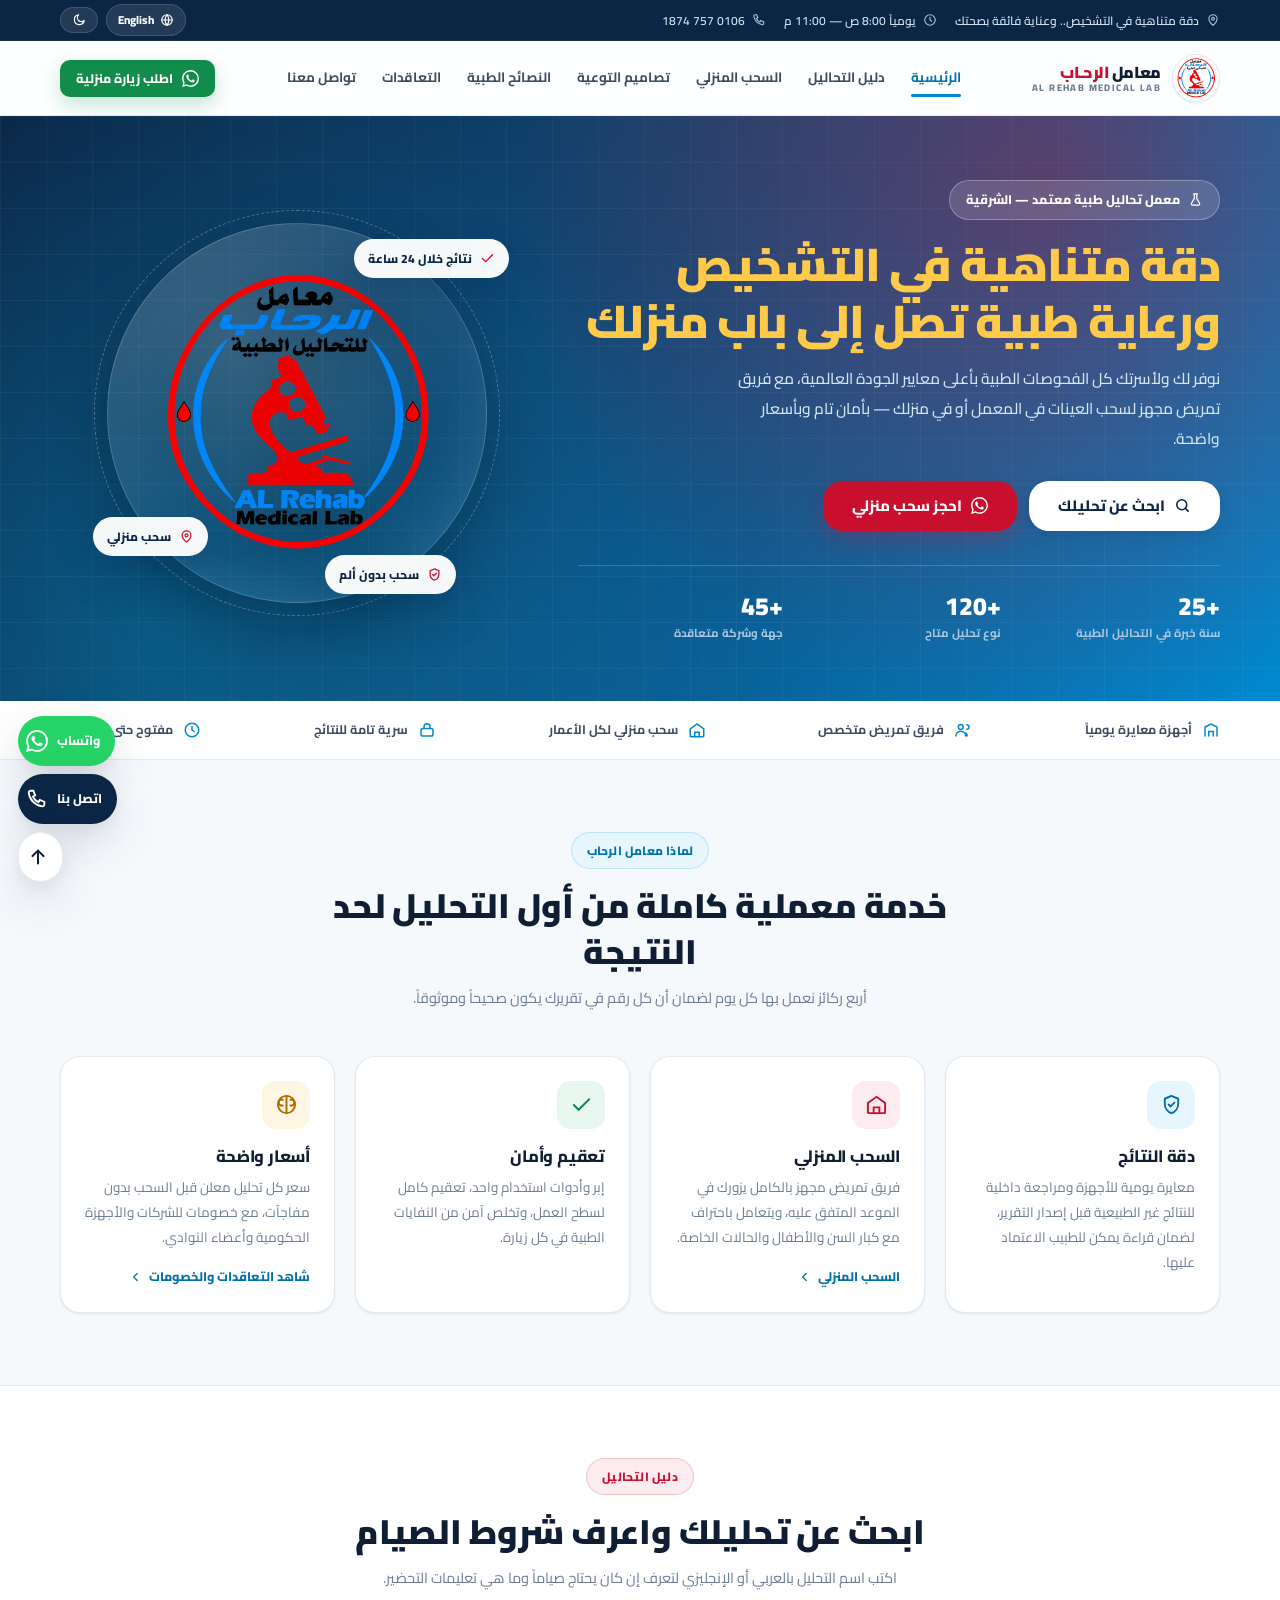
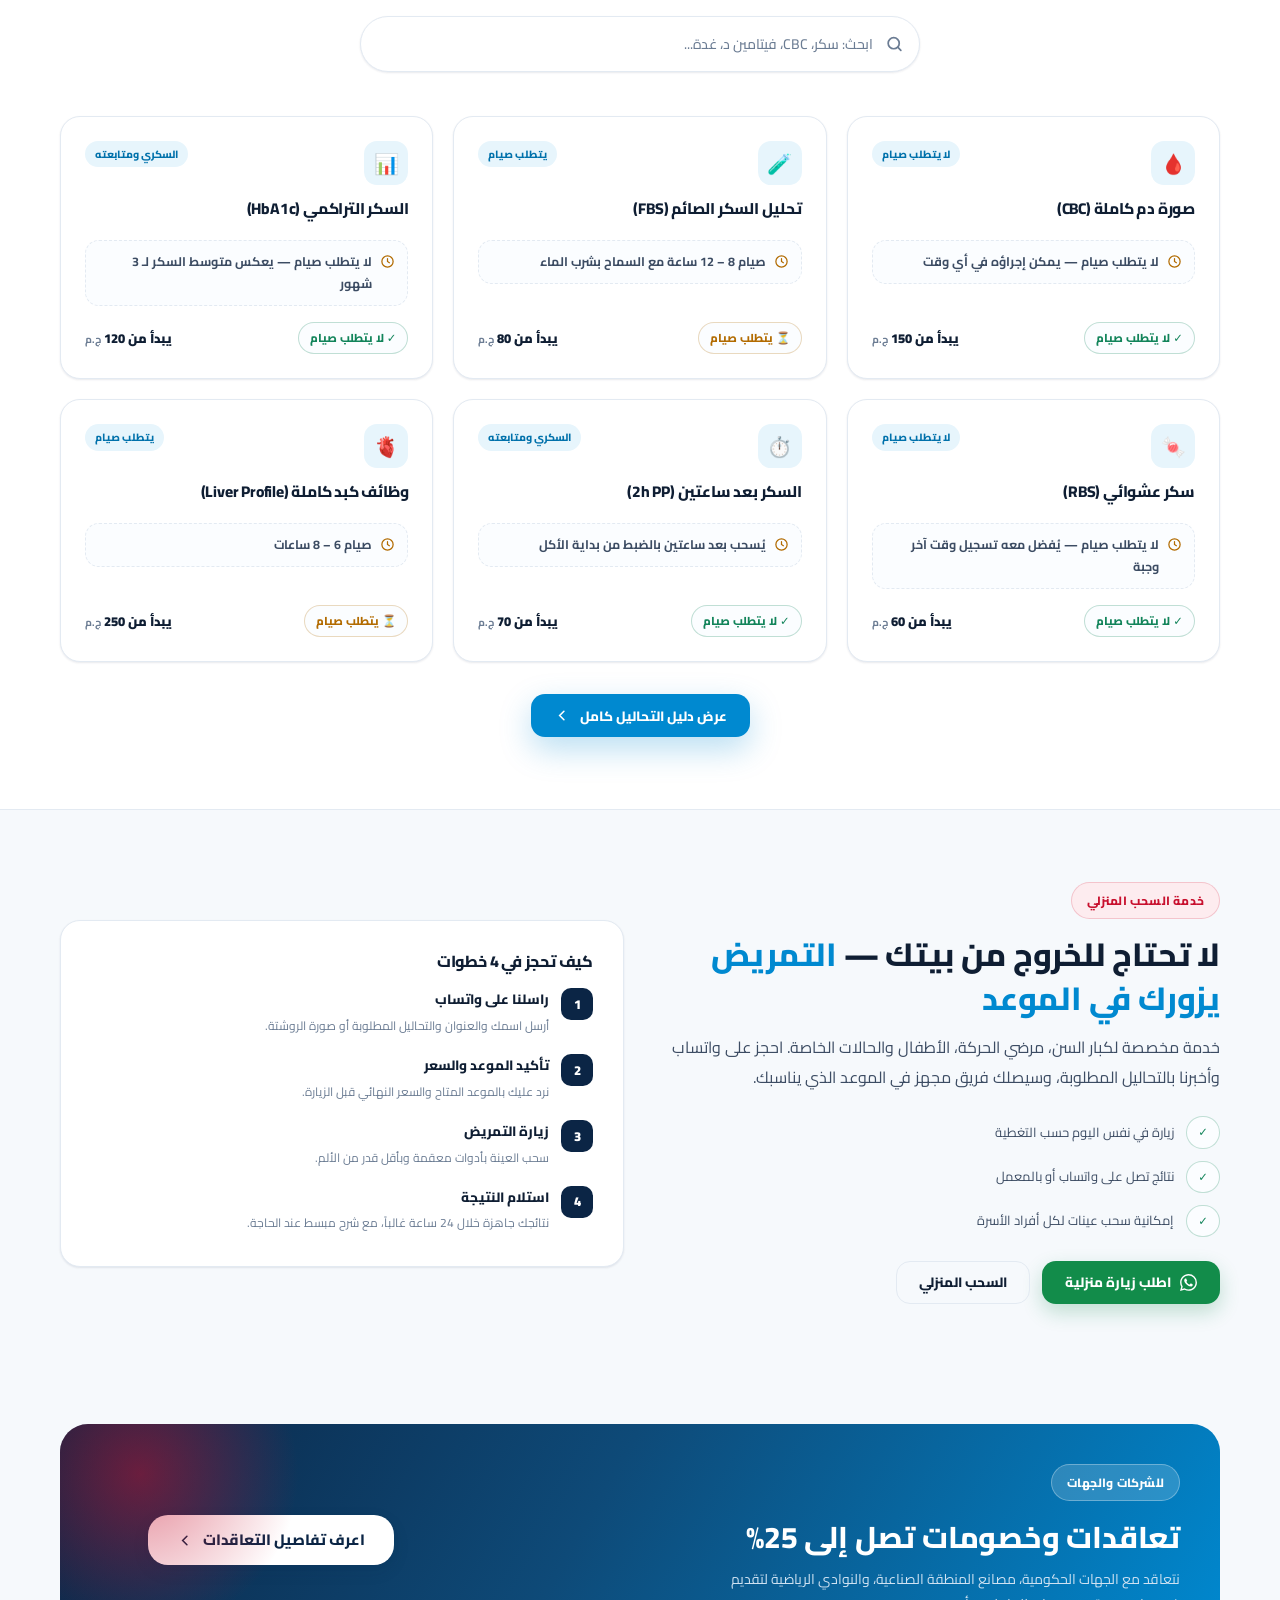
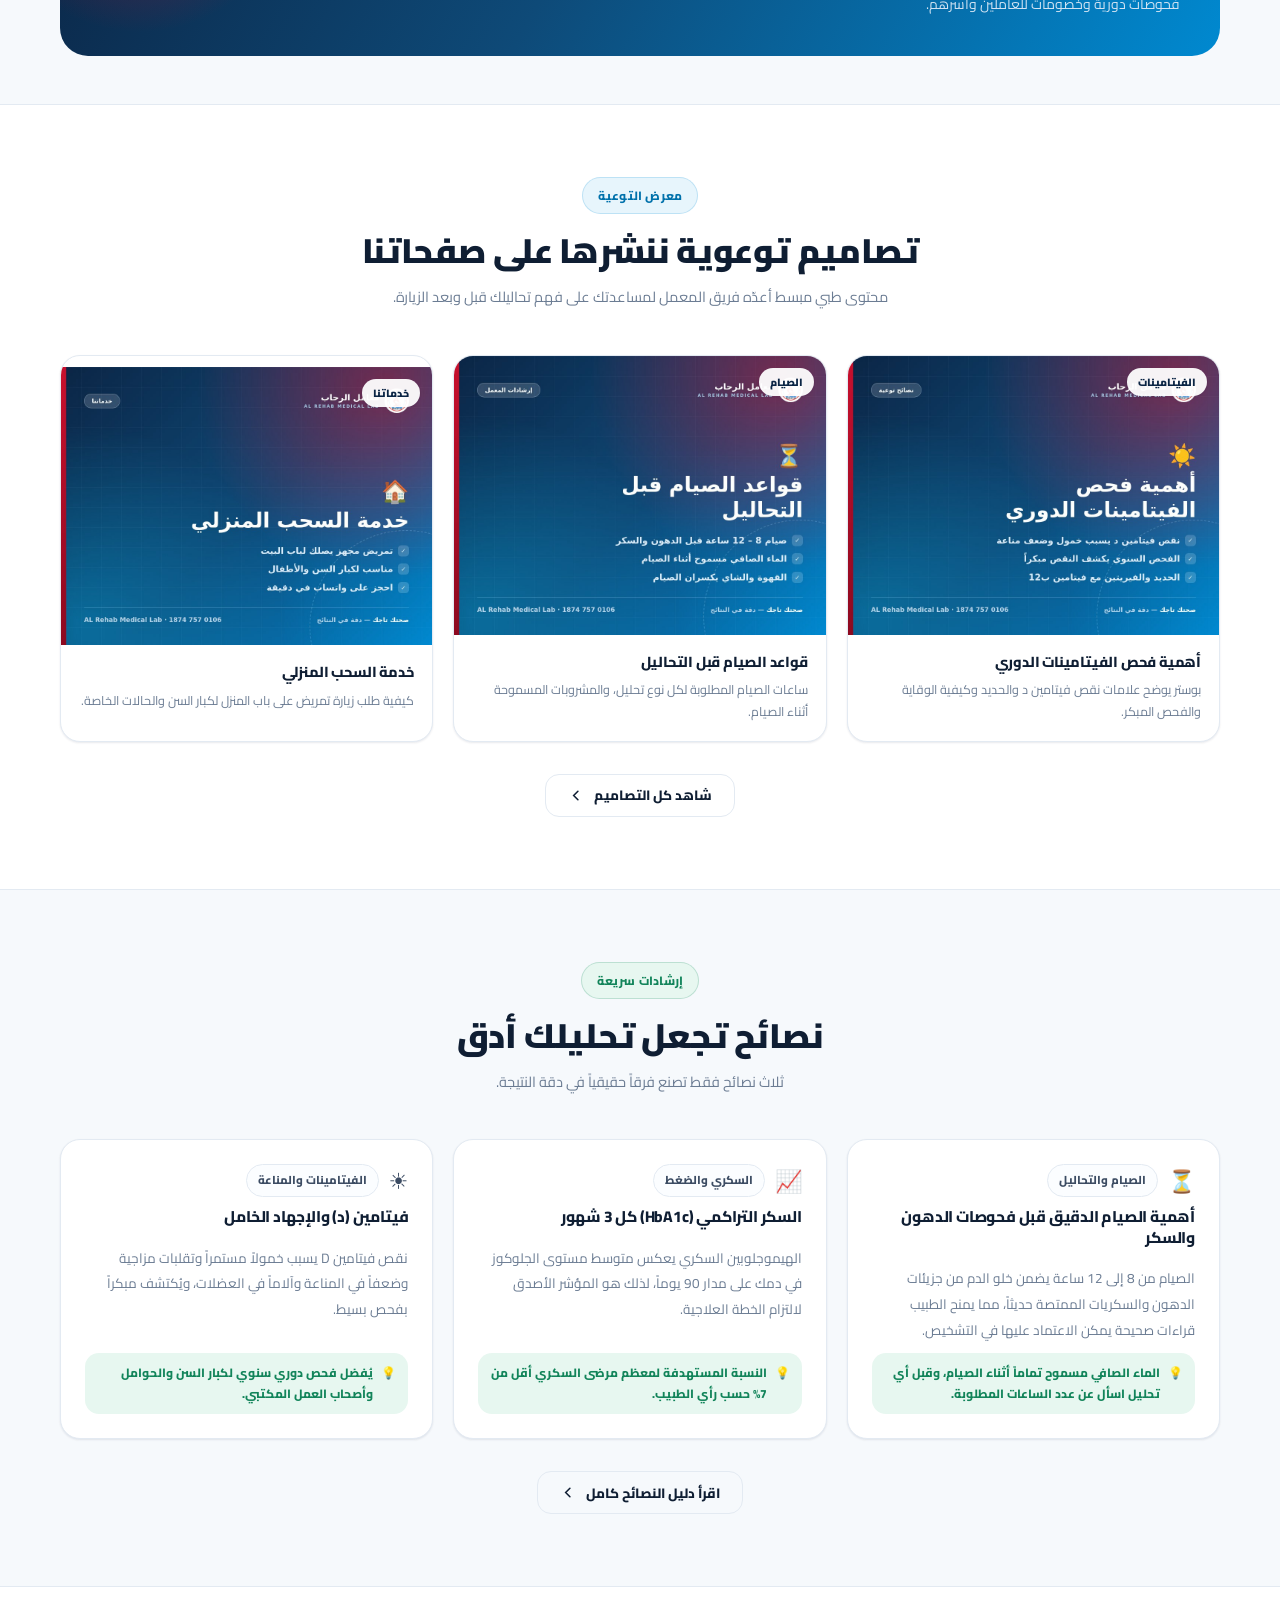
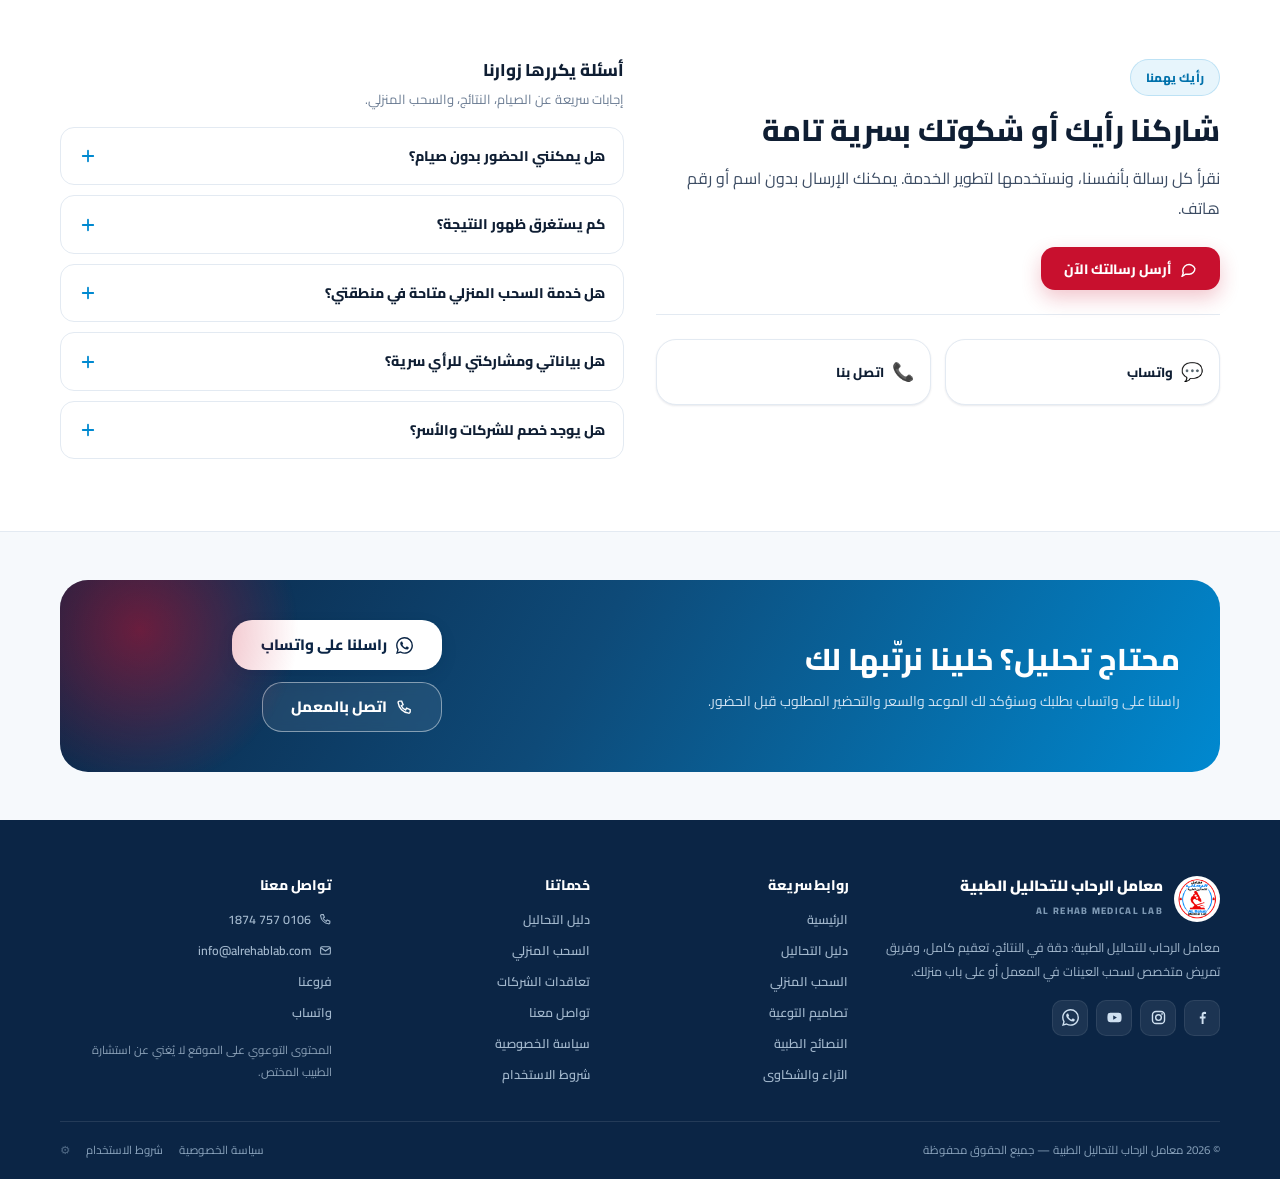
==== commit 5e656683: "Add files via upload" ====
--- a/index.html
+++ b/index.html
@@ -147,11 +147,7 @@
         </a>
       </div>
 
-      <div class="hero__stats">
-        <div class="hero__stat"><b data-count-to="+25">+25</b><span data-i18n="home.stat1">سنة خبرة</span></div>
-        <div class="hero__stat"><b data-count-to="+120">+120</b><span data-i18n="home.stat2">نوع تحليل</span></div>
-        <div class="hero__stat"><b data-count-to="+45">+45</b><span data-i18n="home.stat3">جهة متعاقدة</span></div>
-      </div>
+      <div class="hero__stats" data-hero-stats></div>
     </div>
 
     <div class="hero__art">
@@ -505,6 +501,7 @@
       <span class="flex gap-16 wrap">
         <a href="privacy.html" data-i18n="footer.privacy">سياسة الخصوصية</a>
         <a href="terms.html" data-i18n="footer.terms">شروط الاستخدام</a>
+        <a href="admin.html" aria-label="لوحة التحكم" title="لوحة التحكم" rel="nofollow" style="opacity:.55">⚙︎</a>
       </span>
     </div>
   </div>
@@ -527,6 +524,7 @@
 
 <script src="js/data.js"></script>
 <script src="js/i18n.js"></script>
+<script src="js/content.js"></script>
 <script src="js/app.js"></script>
 
 </body>
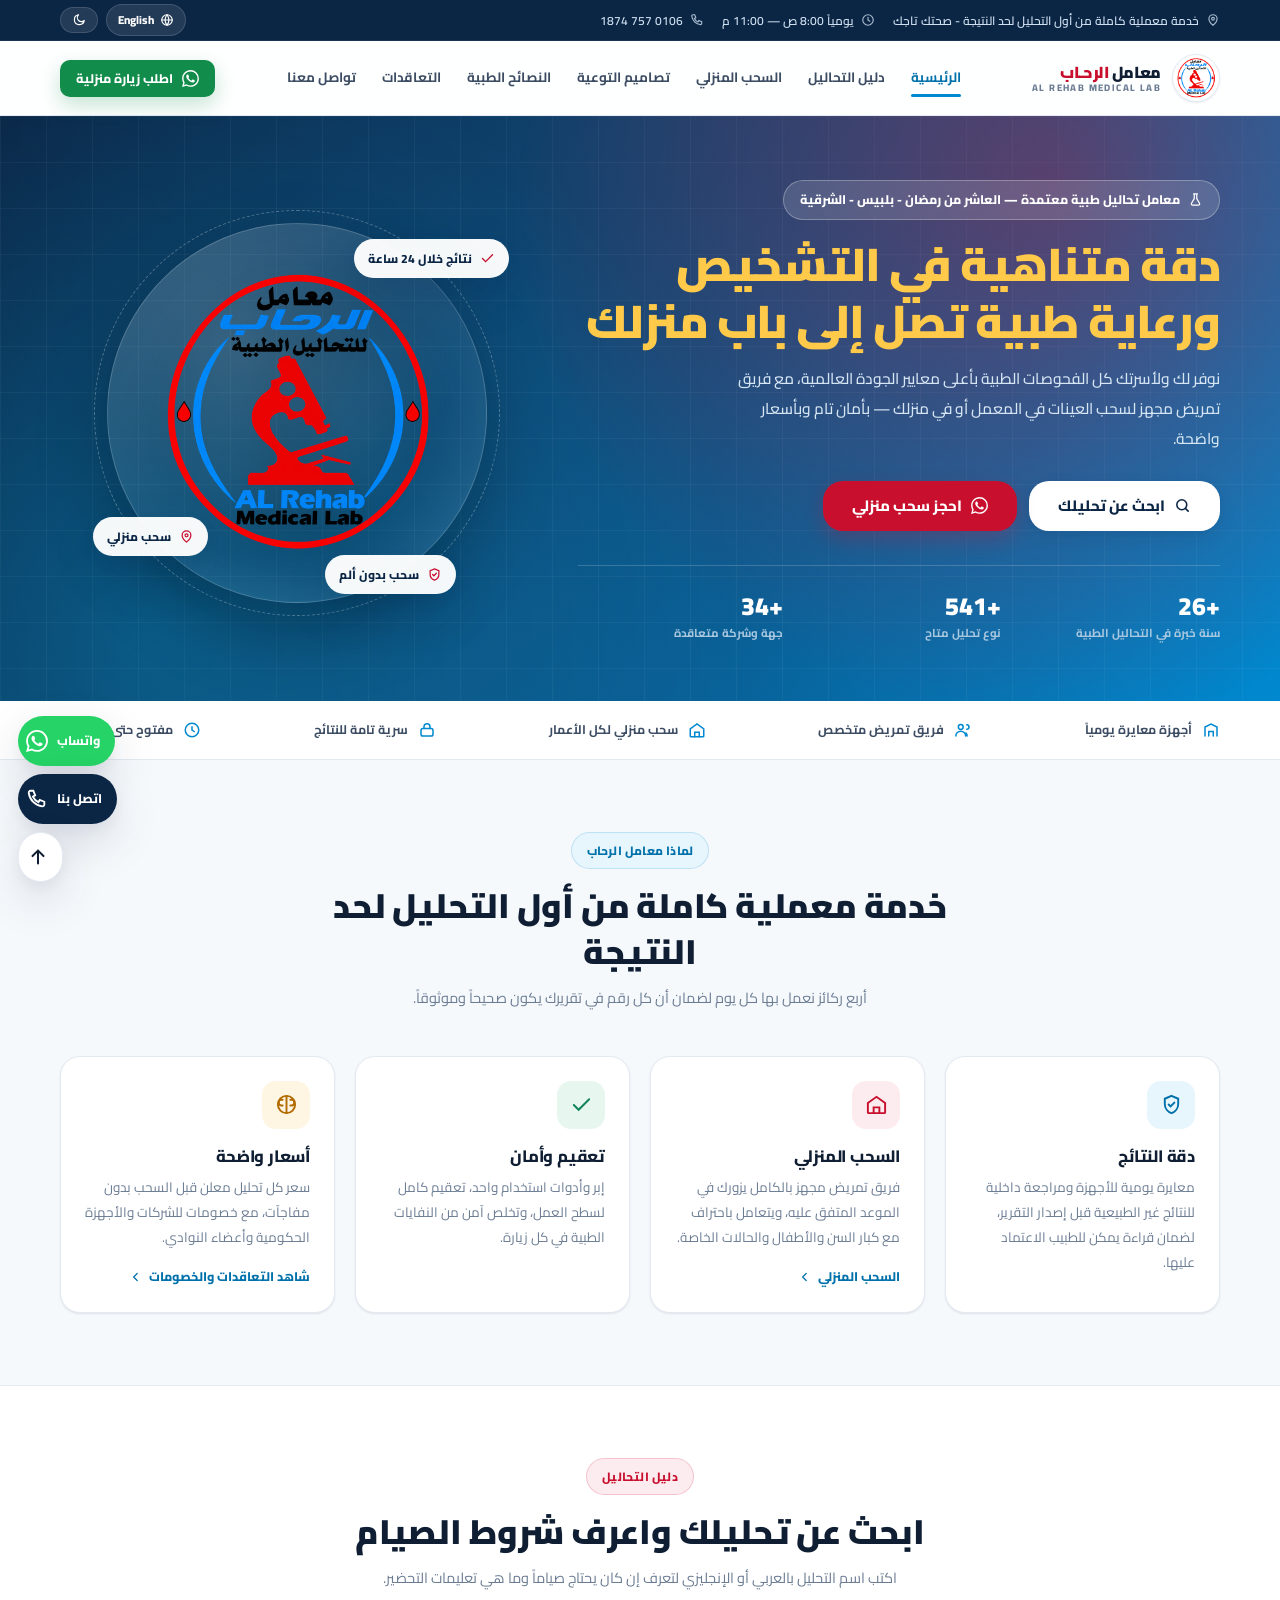
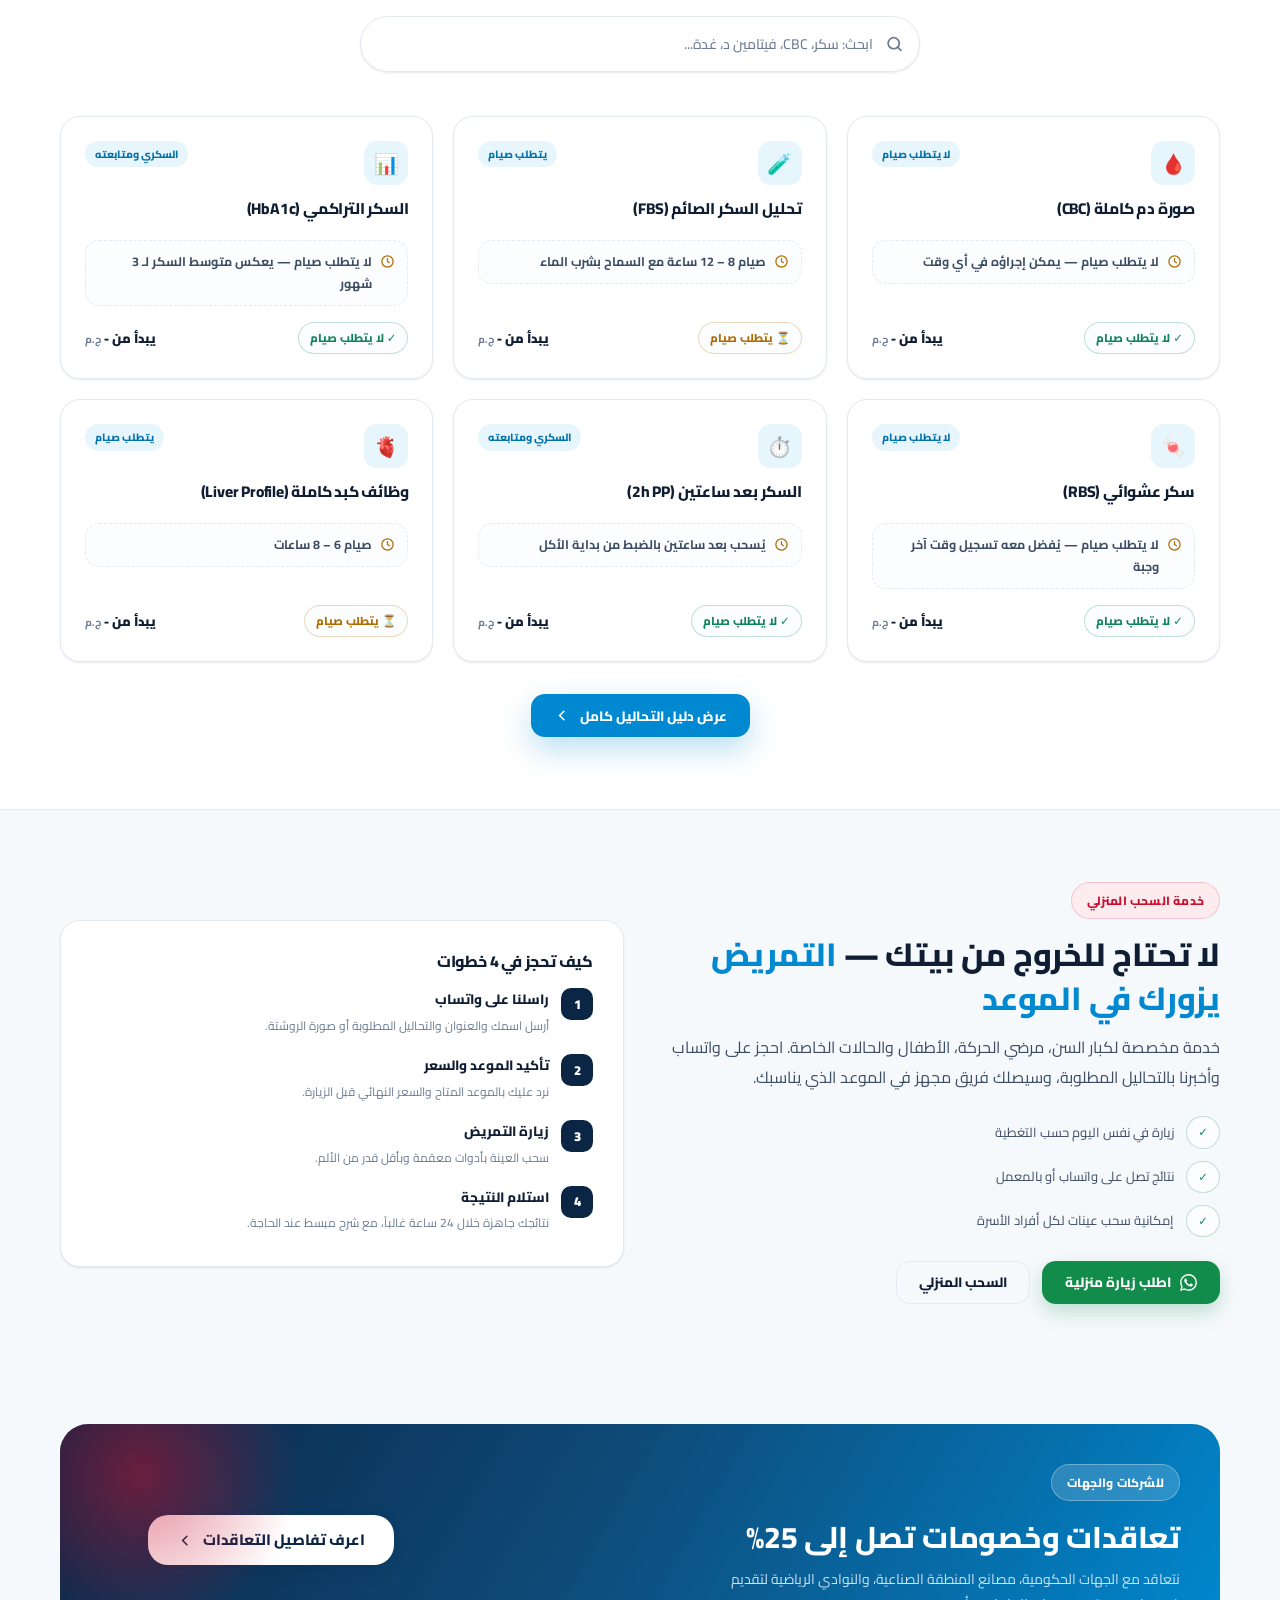
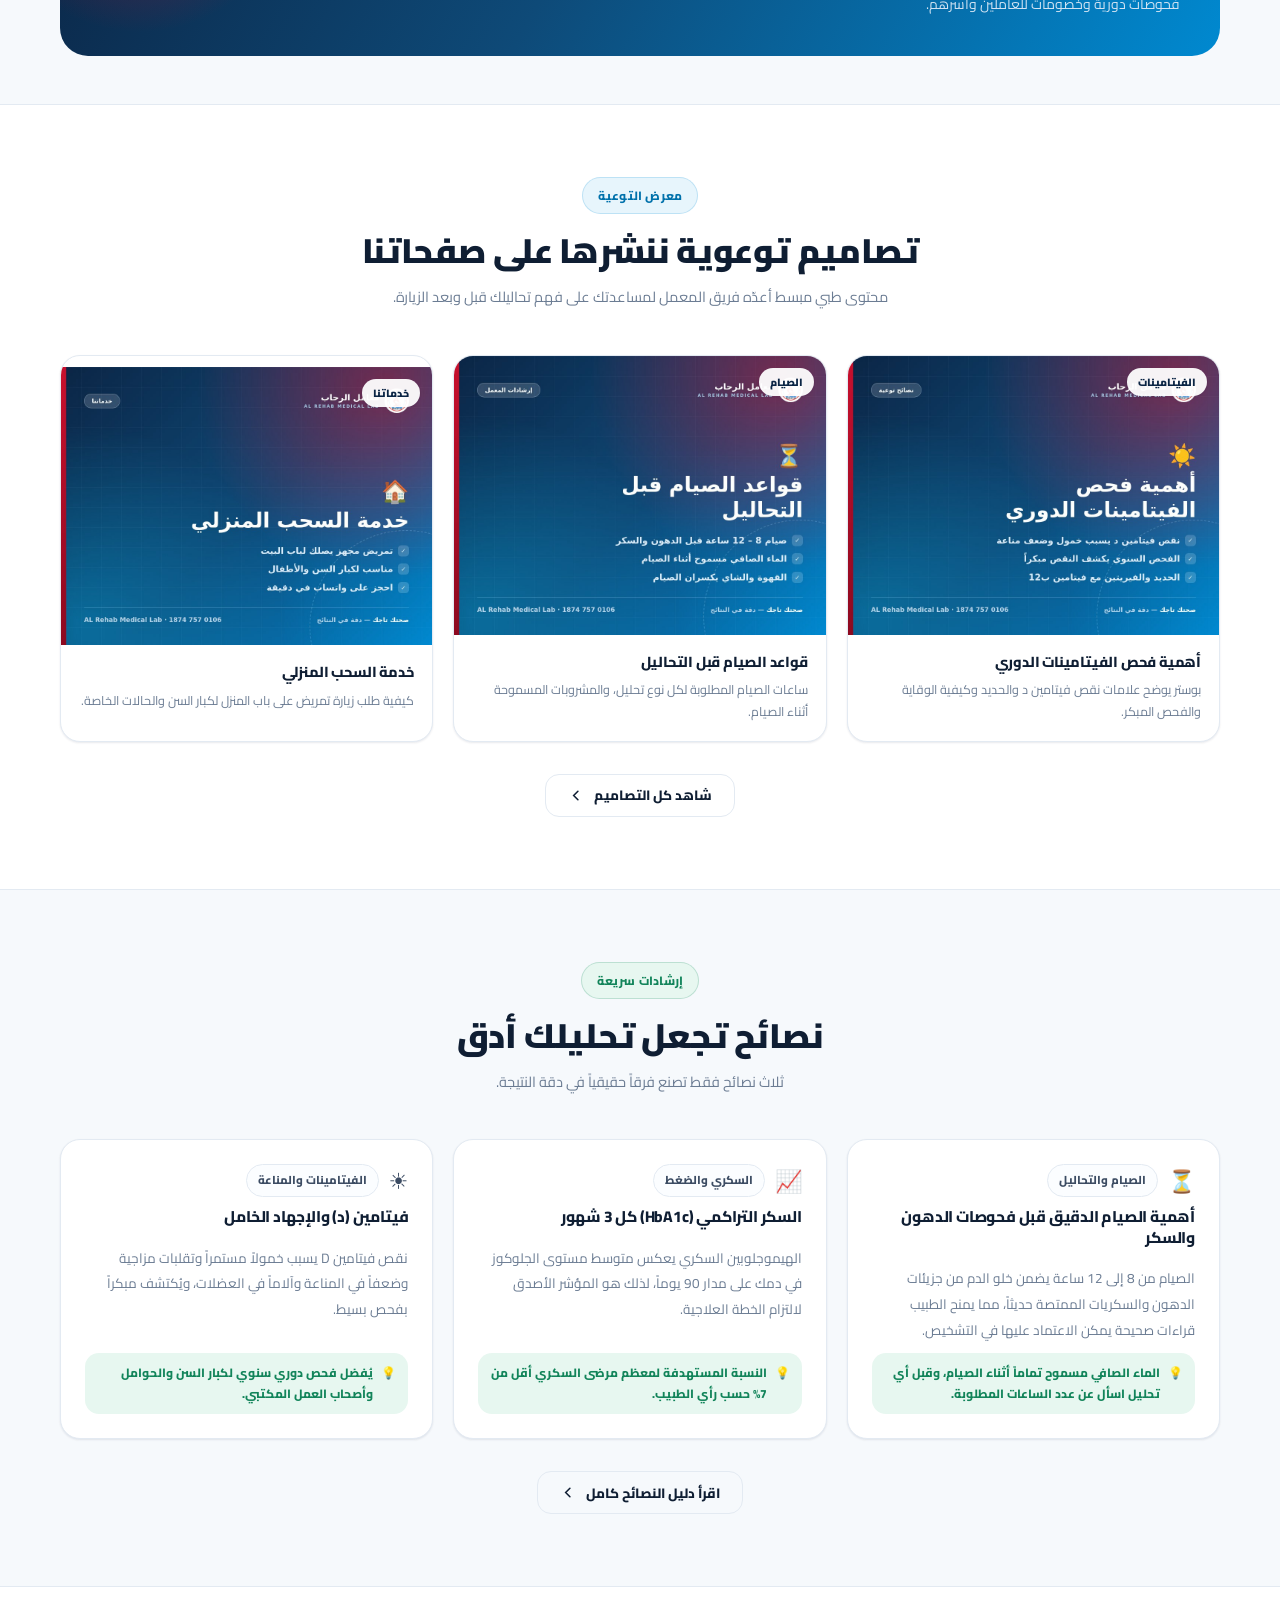
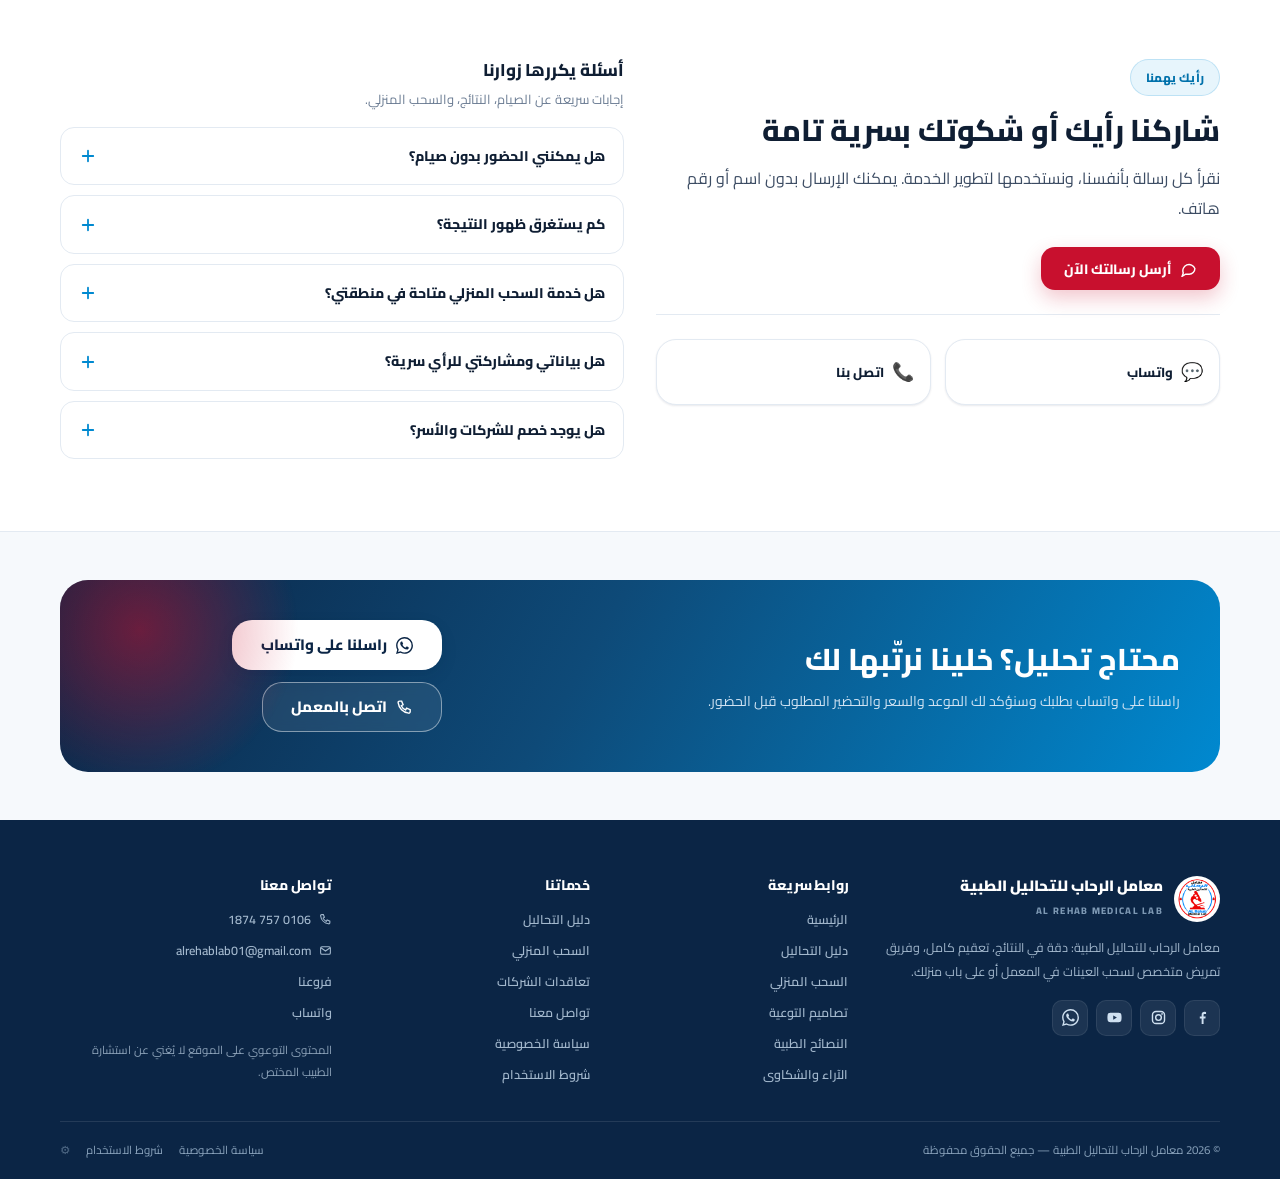
==== commit e32ce7ae: "Update YouTube link in index.html" ====
--- a/index.html
+++ b/index.html
@@ -445,7 +445,7 @@
           <a href="https://www.instagram.com/al_rehab_lab" target="_blank" rel="noopener" aria-label="Instagram">
             <svg viewBox="0 0 24 24" fill="none" stroke="currentColor" stroke-width="2"><rect x="3.5" y="3.5" width="17" height="17" rx="5"/><circle cx="12" cy="12" r="4"/><circle cx="17" cy="7" r="1.2" fill="currentColor" stroke="none"/></svg>
           </a>
-          <a href="https://www.youtube.com/@1alrehablab" target="_blank" rel="noopener" aria-label="YouTube">
+          <a href="https://www.youtube.com/channel/UCFv77dqwuvqOTQrQ5Azndsw-?sub_confirmation=1" target="_blank" rel="noopener" aria-label="YouTube">
             <svg viewBox="0 0 24 24" fill="currentColor"><path d="M21.6 7.6a2.6 2.6 0 0 0-1.8-1.8C18.2 5.4 12 5.4 12 5.4s-6.2 0-7.8.4a2.6 2.6 0 0 0-1.8 1.8A27 27 0 0 0 2 12a27 27 0 0 0 .4 4.4 2.6 2.6 0 0 0 1.8 1.8c1.6.4 7.8.4 7.8.4s6.2 0 7.8-.4a2.6 2.6 0 0 0 1.8-1.8A27 27 0 0 0 22 12a27 27 0 0 0-.4-4.4ZM10.2 15V9l5.2 3-5.2 3Z"/></svg>
           </a>
           <a data-wa href="https://wa.me/201067571874" target="_blank" rel="noopener" aria-label="WhatsApp">
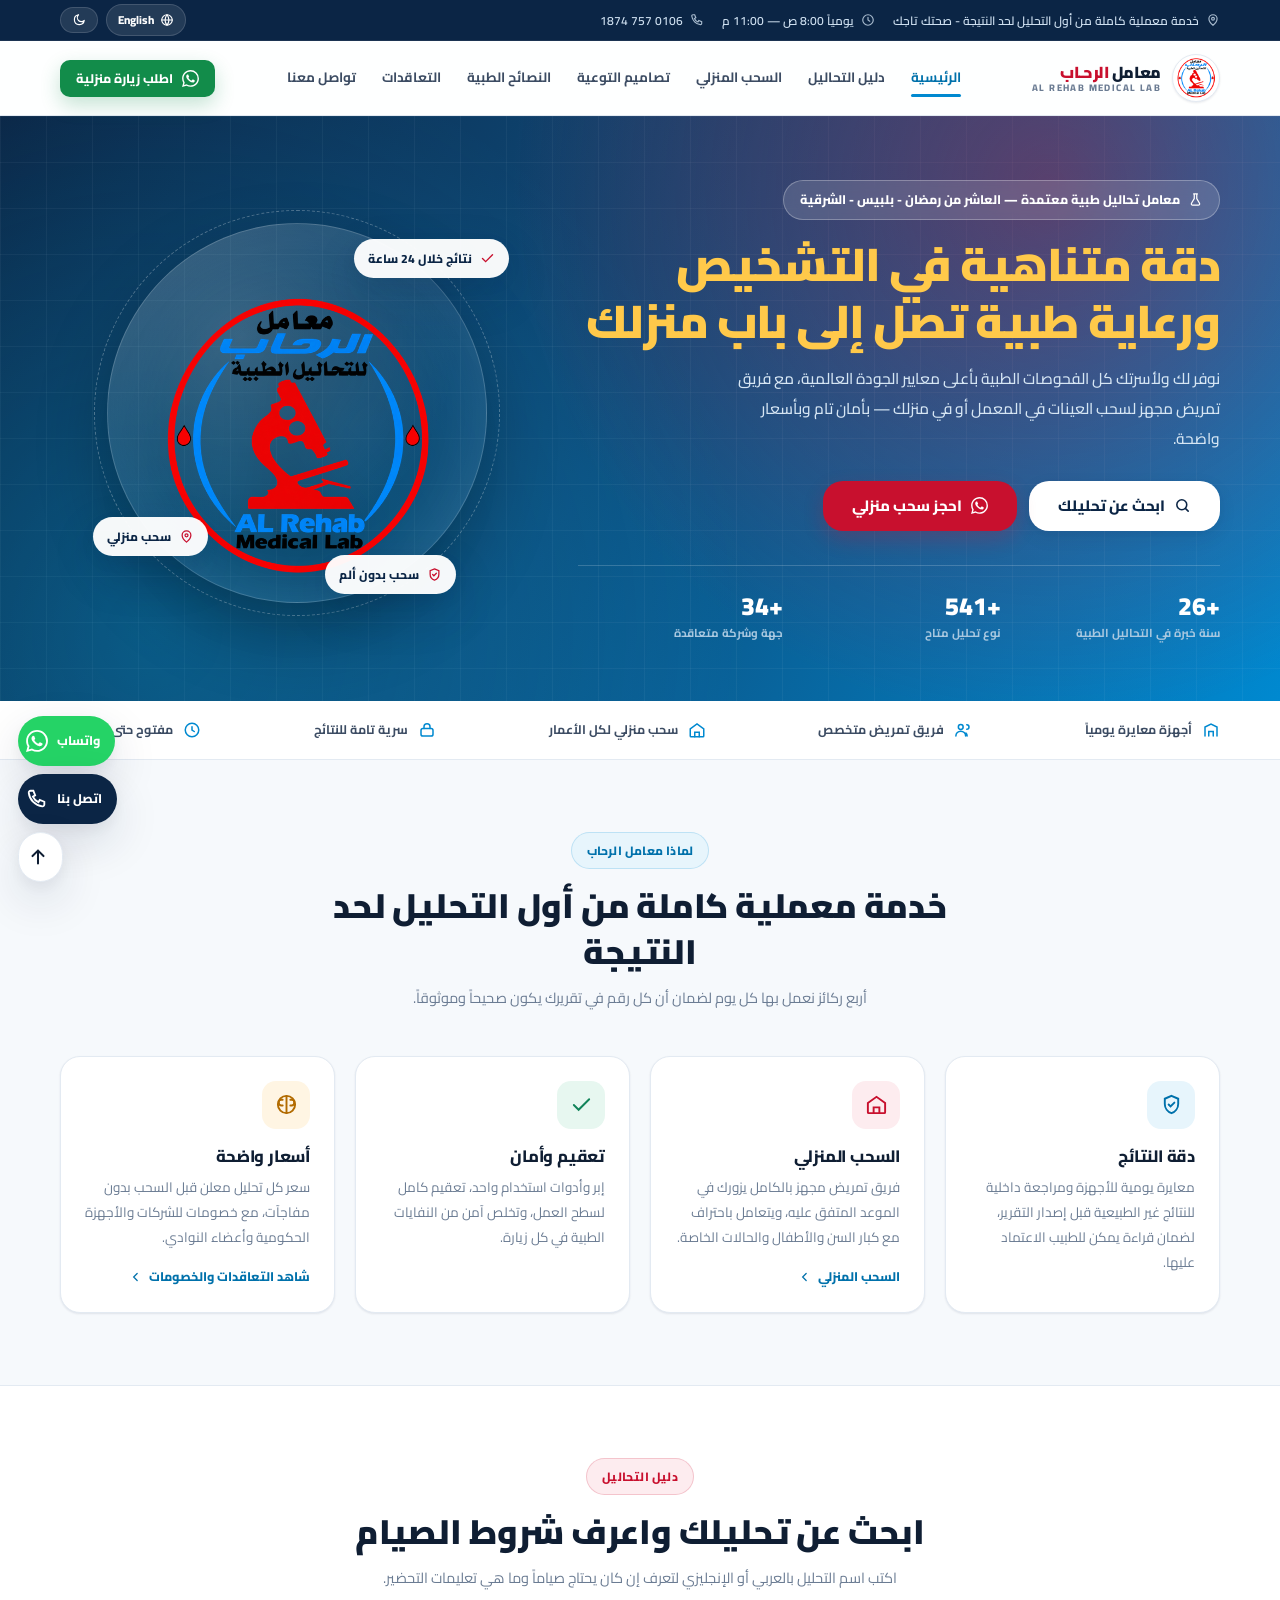
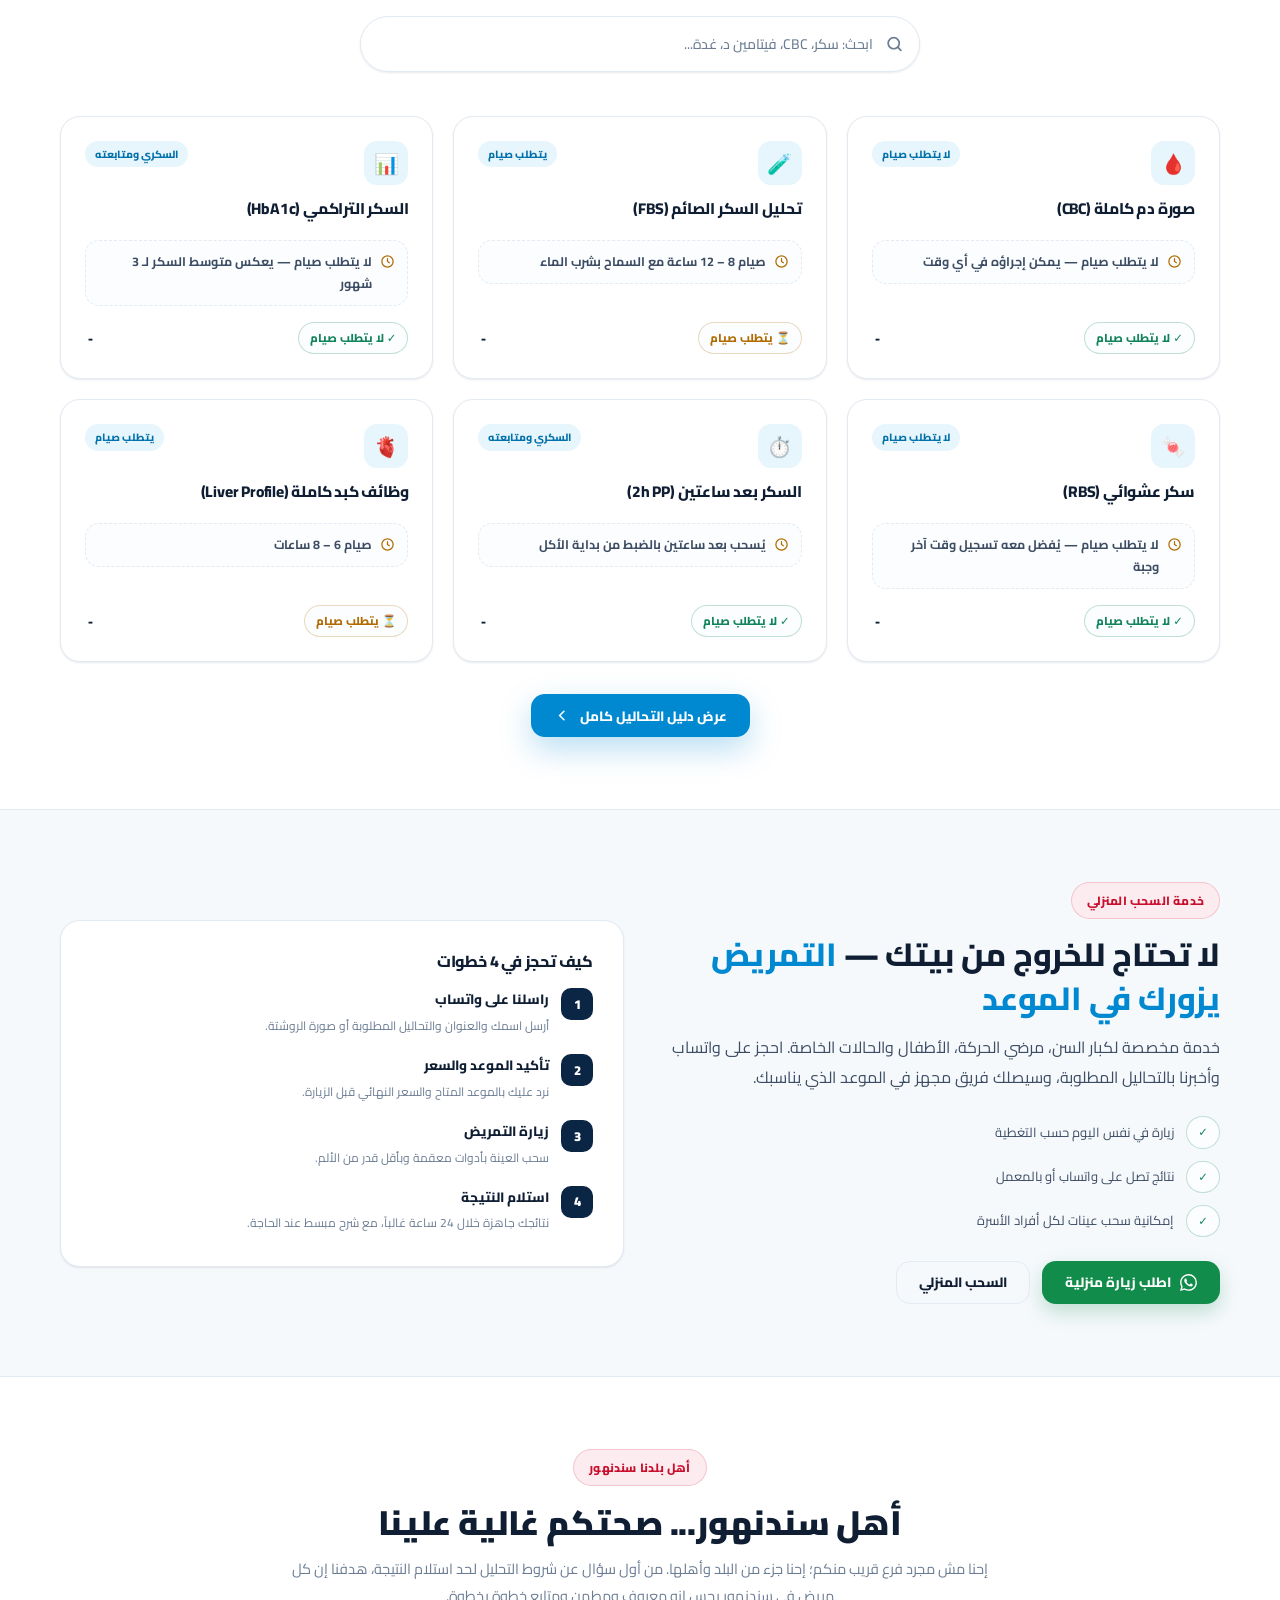
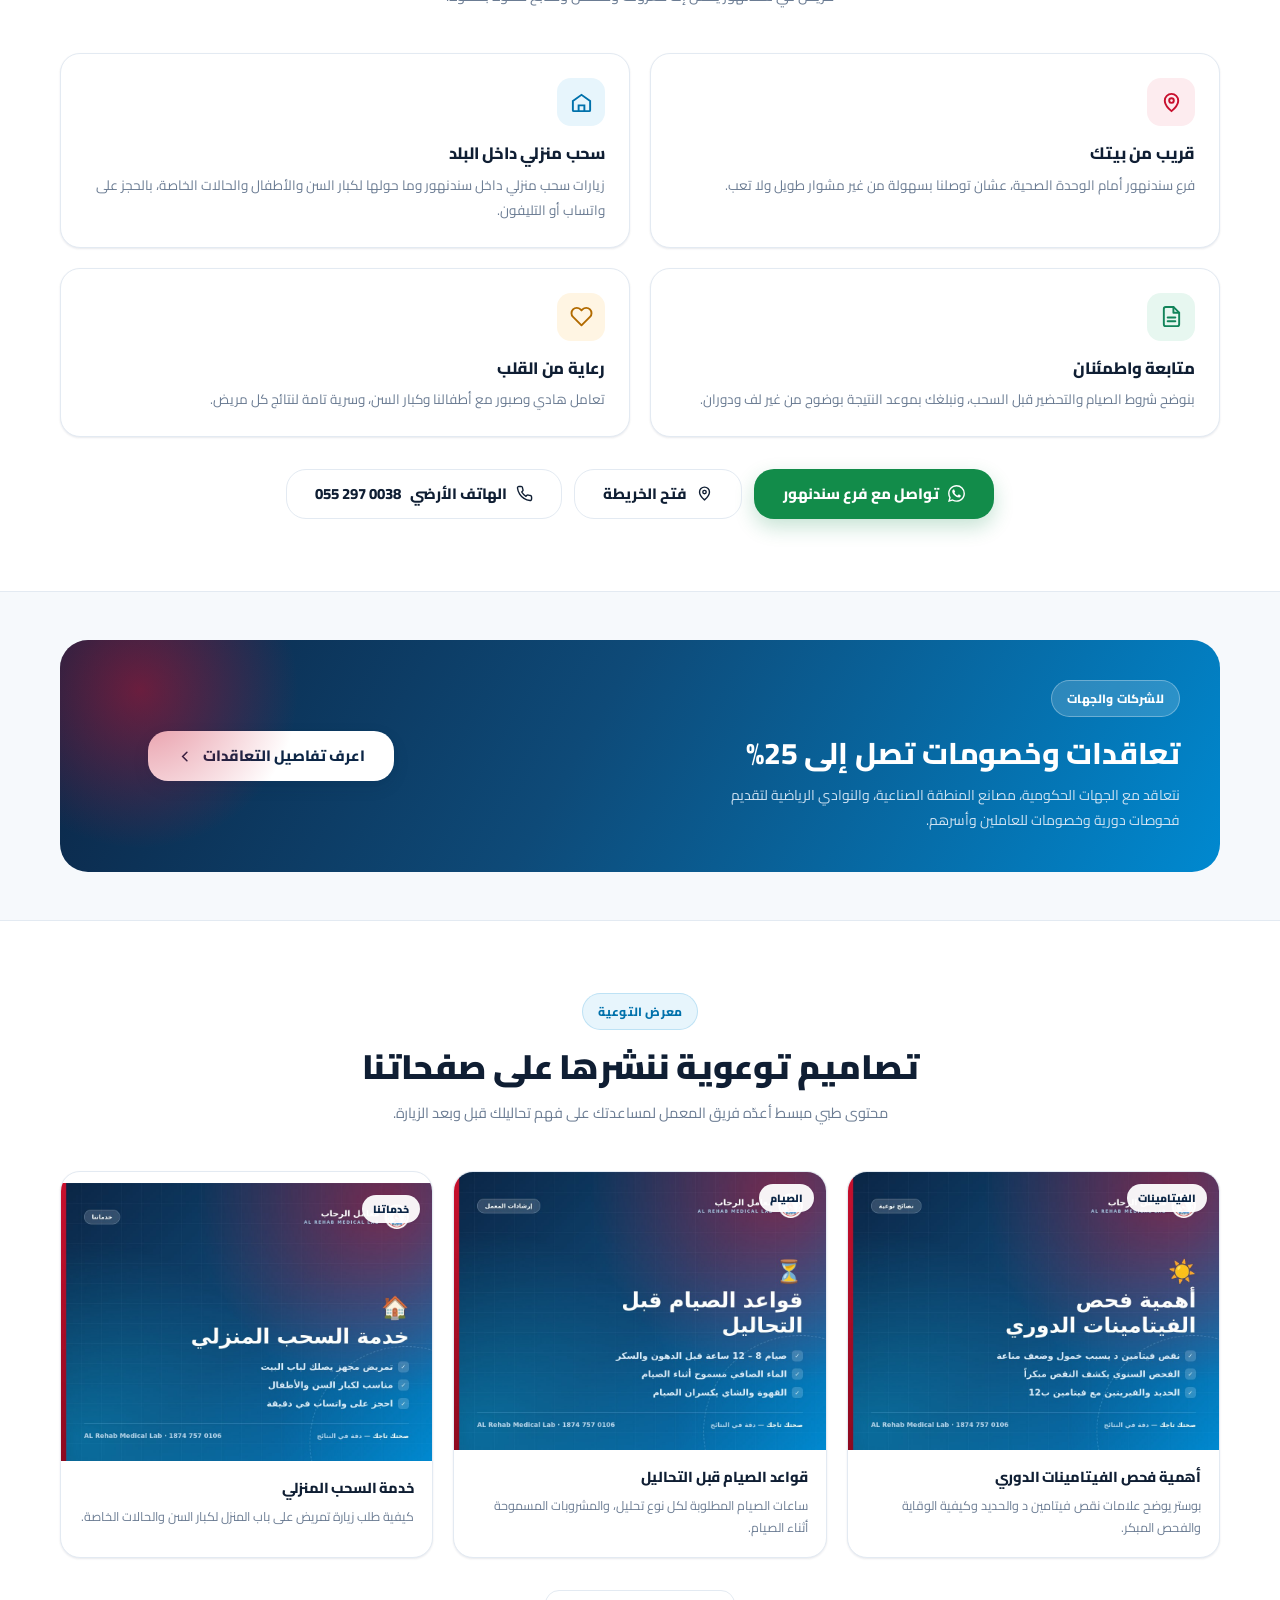
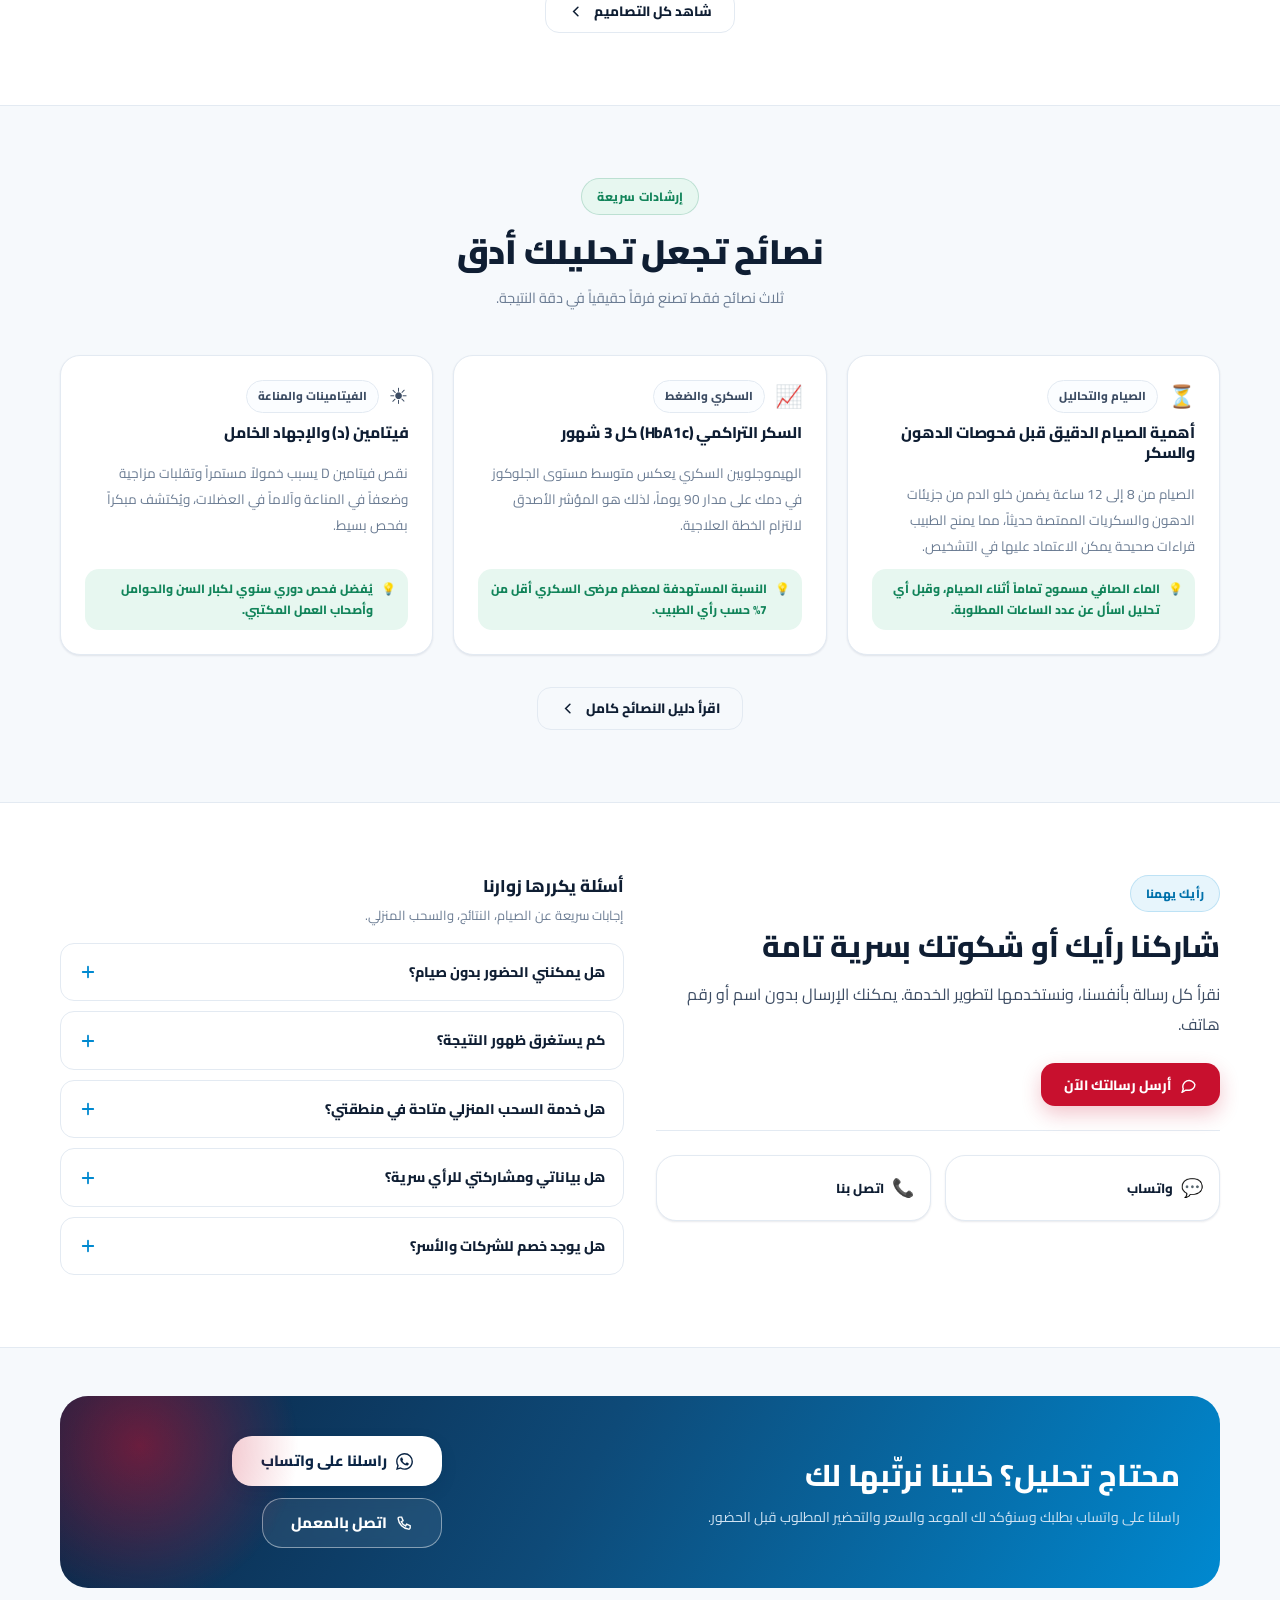
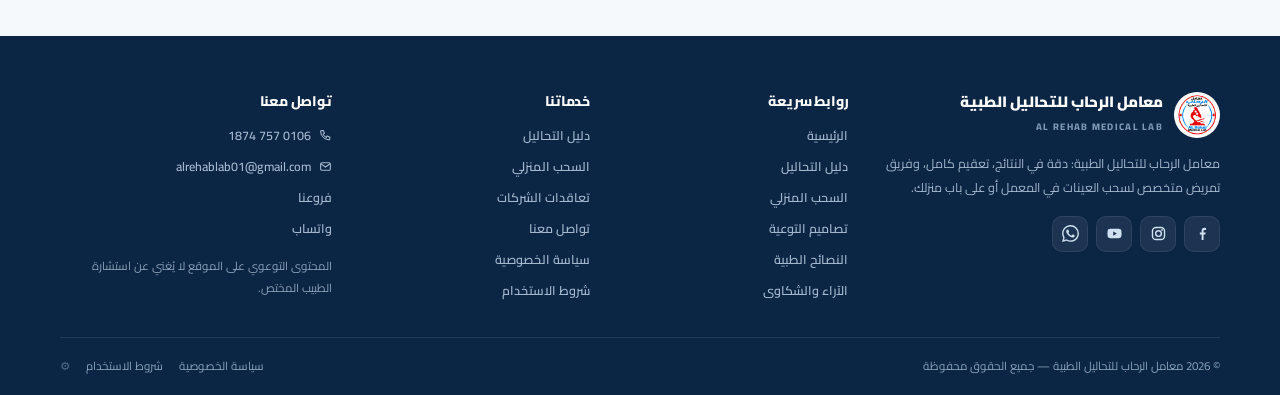
==== commit ccc919ba: "Add files via upload" ====
--- a/index.html
+++ b/index.html
@@ -152,6 +152,7 @@
 
     <div class="hero__art">
       <div class="hero__art-inner">
+        <span class="hero__bg" aria-hidden="true"></span>
         <span class="hero__ring" aria-hidden="true"></span>
         <img src="assets/logo-512.png" width="512" height="512" alt="شعار معامل الرحاب للتحاليل الطبية" fetchpriority="high">
         <div class="hero__pill hero__pill--1">
@@ -284,6 +285,56 @@
             <div><b style="display:block;font-size:13.5px" data-i18n="home.step4">استلام النتيجة</b><span class="text-xs text-muted" data-i18n="home.step4d">نتائجك خلال 24 ساعة غالباً مع شرح مبسط.</span></div></div>
         </div>
       </div>
+    </div>
+  </div>
+</section>
+
+<!-- ============ SAN DANHOUR MESSAGE ============ -->
+<section class="section section--alt" id="sandanhour">
+  <div class="container">
+    <div class="section-head" data-reveal>
+      <span class="eyebrow eyebrow--red" data-i18n="sandanhour.badge">أهل بلدنا سندنهور</span>
+      <h2 data-i18n="sandanhour.title">أهل سندنهور... صحتكم غالية علينا</h2>
+      <p data-i18n="sandanhour.desc">إحنا مش مجرد فرع قريب منكم؛ إحنا جزء من البلد وأهلها. من أول سؤال عن شروط التحليل لحد استلام النتيجة، هدفنا إن كل مريض في سندنهور يحس إنه معروف ومطمن ومتابع خطوة بخطوة.</p>
+    </div>
+
+    <div class="grid grid-2">
+      <article class="card card--hover tile" data-reveal>
+        <div class="card__icon card__icon--red"><svg viewBox="0 0 24 24" fill="none" stroke="currentColor" stroke-width="2" stroke-linecap="round"><path d="M12 21s7-5.6 7-11a7 7 0 1 0-14 0c0 5.4 7 11 7 11Z"/><circle cx="12" cy="10" r="2.4"/></svg></div>
+        <h3 data-i18n="sandanhour.c1.title">قريب من بيتك</h3>
+        <p data-i18n="sandanhour.c1.desc">فرع سندنهور أمام الوحدة الصحية، عشان توصلنا بسهولة من غير مشوار طويل ولا تعب.</p>
+      </article>
+      <article class="card card--hover tile" data-reveal>
+        <div class="card__icon"><svg viewBox="0 0 24 24" fill="none" stroke="currentColor" stroke-width="2" stroke-linecap="round"><path d="M3 10.5 12 4l9 6.5V20a1 1 0 0 1-1 1H4a1 1 0 0 1-1-1v-9.5Z"/><path d="M9 21v-6h6v6"/></svg></div>
+        <h3 data-i18n="sandanhour.c2.title">سحب منزلي داخل البلد</h3>
+        <p data-i18n="sandanhour.c2.desc">زيارات سحب منزلي داخل سندنهور وما حولها لكبار السن والأطفال والحالات الخاصة، بالحجز على واتساب أو التليفون.</p>
+      </article>
+      <article class="card card--hover tile" data-reveal>
+        <div class="card__icon card__icon--ok"><svg viewBox="0 0 24 24" fill="none" stroke="currentColor" stroke-width="2" stroke-linecap="round" stroke-linejoin="round"><path d="M14 2H6a2 2 0 0 0-2 2v16a2 2 0 0 0 2 2h12a2 2 0 0 0 2-2V8z"/><path d="M14 2v6h6"/><path d="M16 13H8"/><path d="M16 17H8"/></svg></div>
+        <h3 data-i18n="sandanhour.c3.title">متابعة واطمئنان</h3>
+        <p data-i18n="sandanhour.c3.desc">بنوضح شروط الصيام والتحضير قبل السحب، ونبلغك بموعد النتيجة بوضوح من غير لف ودوران.</p>
+      </article>
+      <article class="card card--hover tile" data-reveal>
+        <div class="card__icon card__icon--warn"><svg viewBox="0 0 24 24" fill="none" stroke="currentColor" stroke-width="2" stroke-linecap="round" stroke-linejoin="round"><path d="M20.84 4.61a5.5 5.5 0 0 0-7.78 0L12 5.67l-1.06-1.06a5.5 5.5 0 0 0-7.78 7.78l1.06 1.06L12 21.23l7.78-7.78 1.06-1.06a5.5 5.5 0 0 0 0-7.78z"/></svg></div>
+        <h3 data-i18n="sandanhour.c4.title">رعاية من القلب</h3>
+        <p data-i18n="sandanhour.c4.desc">تعامل هادي وصبور مع أطفالنا وكبار السن، وسرية تامة لنتائج كل مريض.</p>
+      </article>
+    </div>
+
+    <div class="flex gap-12 wrap mt-32" style="justify-content:center" data-reveal>
+      <a class="btn btn--wa btn--lg" data-wa-sandanhour href="https://wa.me/201024370715" target="_blank" rel="noopener">
+        <svg viewBox="0 0 24 24" fill="currentColor"><path d="M17.472 14.382c-.297-.149-1.758-.867-2.03-.967-.273-.099-.471-.148-.67.15-.197.297-.767.966-.94 1.164-.173.199-.347.223-.644.075-.297-.15-1.255-.463-2.39-1.475-.883-.788-1.48-1.761-1.653-2.059-.173-.297-.018-.458.13-.606.134-.133.298-.347.446-.52.149-.174.198-.298.298-.497.099-.198.05-.371-.05-.52-.099-.149-.669-1.612-.916-2.207-.242-.579-.487-.5-.669-.51-.173-.008-.371-.01-.57-.01-.198 0-.52.074-.792.372-.272.297-1.04 1.016-1.04 2.479 0 1.462 1.065 2.875 1.213 3.074.149.198 2.096 3.2 5.077 4.487.709.306 1.262.489 1.694.625.712.227 1.36.195 1.871.118.571-.085 1.758-.719 2.006-1.413.248-.694.248-1.289.173-1.413-.074-.124-.272-.198-.57-.347m-5.421 7.403h-.004a9.87 9.87 0 0 1-5.031-1.378l-.361-.214-3.741.982.998-3.648-.235-.374a9.86 9.86 0 0 1-1.51-5.26c.001-5.45 4.436-9.884 9.888-9.884 2.64 0 5.122 1.03 6.988 2.898a9.825 9.825 0 0 1 2.893 6.994c-.003 5.45-4.437 9.884-9.885 9.884m8.413-18.297A11.815 11.815 0 0 0 12.05 0C5.495 0 .16 5.335.157 11.892c0 2.096.547 4.142 1.588 5.945L.057 24l6.305-1.654a11.882 11.882 0 0 0 5.683 1.448h.005c6.554 0 11.89-5.335 11.893-11.893a11.821 11.821 0 0 0-3.48-8.413Z"/></svg>
+        <span data-i18n="sandanhour.callNow">تواصل مع فرع سندنهور</span>
+      </a>
+      <a class="btn btn--ghost btn--lg" data-sandanhour-map href="https://maps.app.goo.gl/xQj43iPCbivYdpCz6" target="_blank" rel="noopener">
+        <svg viewBox="0 0 24 24" fill="none" stroke="currentColor" stroke-width="2" stroke-linecap="round"><path d="M12 21s7-5.6 7-11a7 7 0 1 0-14 0c0 5.4 7 11 7 11Z"/><circle cx="12" cy="10" r="2.4"/></svg>
+        <span data-i18n="common.openMap">فتح الخريطة</span>
+      </a>
+      <a class="btn btn--ghost btn--lg" data-landline href="tel:0552970038">
+        <svg viewBox="0 0 24 24" fill="none" stroke="currentColor" stroke-width="2" stroke-linecap="round" stroke-linejoin="round"><path d="M22 16.92v3a2 2 0 0 1-2.18 2 19.79 19.79 0 0 1-8.63-3.07 19.5 19.5 0 0 1-6-6 19.79 19.79 0 0 1-3.07-8.67A2 2 0 0 1 4.11 2h3a2 2 0 0 1 2 1.72c.127.96.361 1.903.7 2.81a2 2 0 0 1-.45 2.11L8.09 9.91a16 16 0 0 0 6 6l1.27-1.27a2 2 0 0 1 2.11-.45c.907.339 1.85.573 2.81.7A2 2 0 0 1 22 16.92z"/></svg>
+        <span data-i18n="sandanhour.landlineLabel">الهاتف الأرضي</span>
+        <bdi dir="ltr" data-landline-label>055 297 0038</bdi>
+      </a>
     </div>
   </div>
 </section>
@@ -445,7 +496,7 @@
           <a href="https://www.instagram.com/al_rehab_lab" target="_blank" rel="noopener" aria-label="Instagram">
             <svg viewBox="0 0 24 24" fill="none" stroke="currentColor" stroke-width="2"><rect x="3.5" y="3.5" width="17" height="17" rx="5"/><circle cx="12" cy="12" r="4"/><circle cx="17" cy="7" r="1.2" fill="currentColor" stroke="none"/></svg>
           </a>
-          <a href="https://www.youtube.com/channel/UCFv77dqwuvqOTQrQ5Azndsw-?sub_confirmation=1" target="_blank" rel="noopener" aria-label="YouTube">
+          <a href="https://www.youtube.com/channel/UCFv77dqwuvqOTQrQ5Azndsw?sub_confirmation=1" target="_blank" rel="noopener" aria-label="YouTube">
             <svg viewBox="0 0 24 24" fill="currentColor"><path d="M21.6 7.6a2.6 2.6 0 0 0-1.8-1.8C18.2 5.4 12 5.4 12 5.4s-6.2 0-7.8.4a2.6 2.6 0 0 0-1.8 1.8A27 27 0 0 0 2 12a27 27 0 0 0 .4 4.4 2.6 2.6 0 0 0 1.8 1.8c1.6.4 7.8.4 7.8.4s6.2 0 7.8-.4a2.6 2.6 0 0 0 1.8-1.8A27 27 0 0 0 22 12a27 27 0 0 0-.4-4.4ZM10.2 15V9l5.2 3-5.2 3Z"/></svg>
           </a>
           <a data-wa href="https://wa.me/201067571874" target="_blank" rel="noopener" aria-label="WhatsApp">
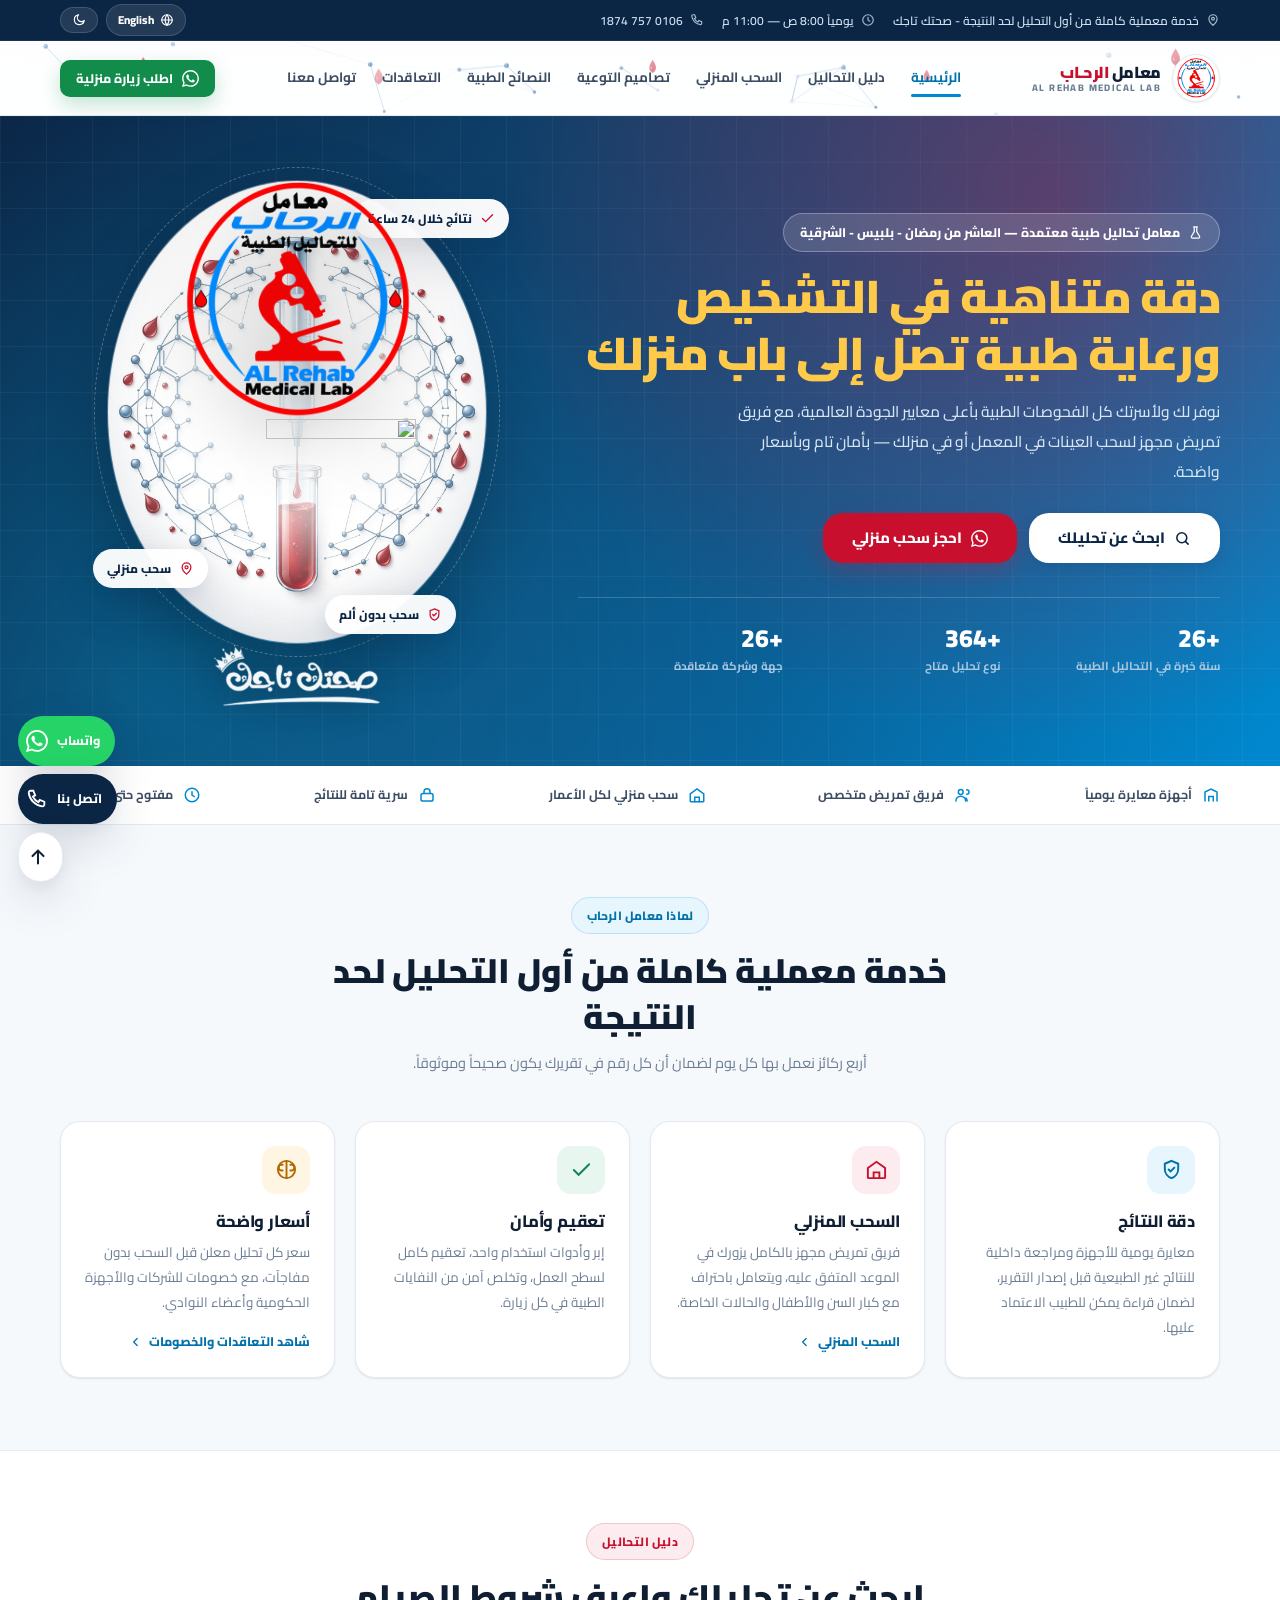
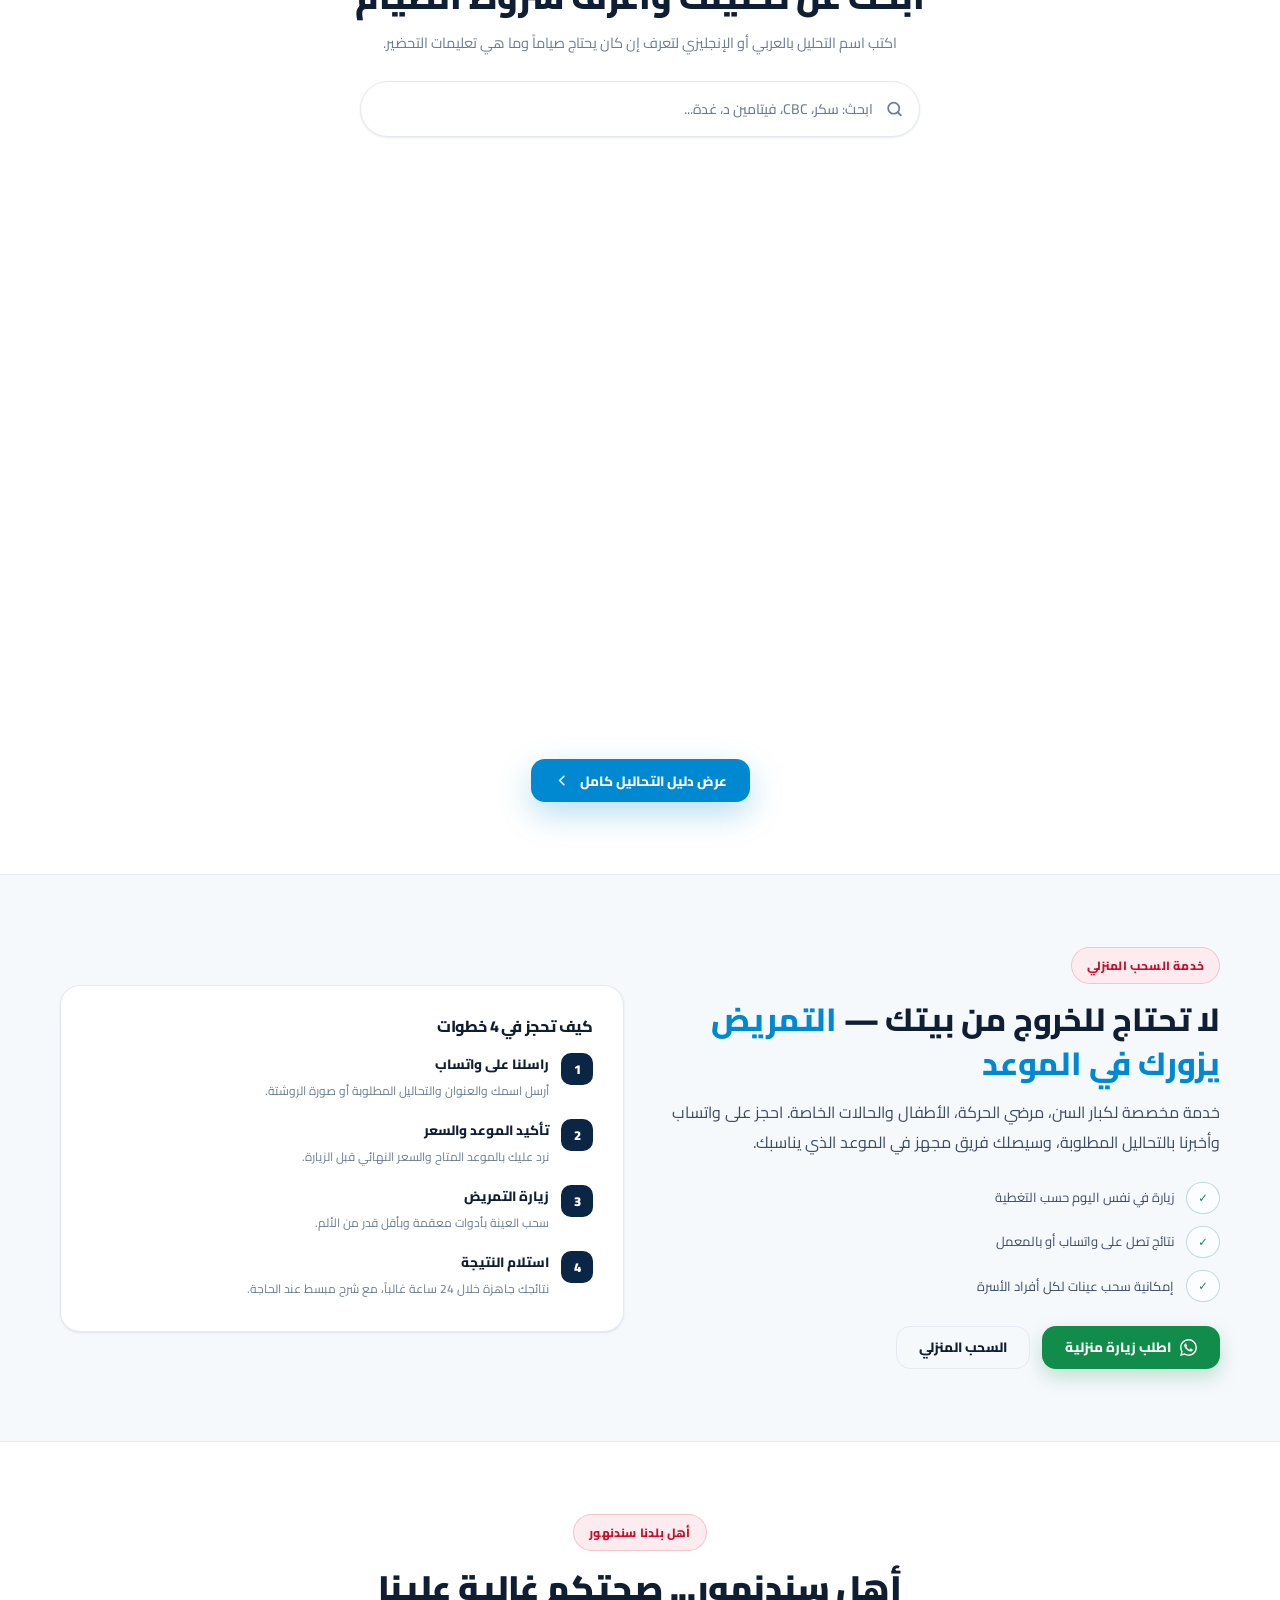
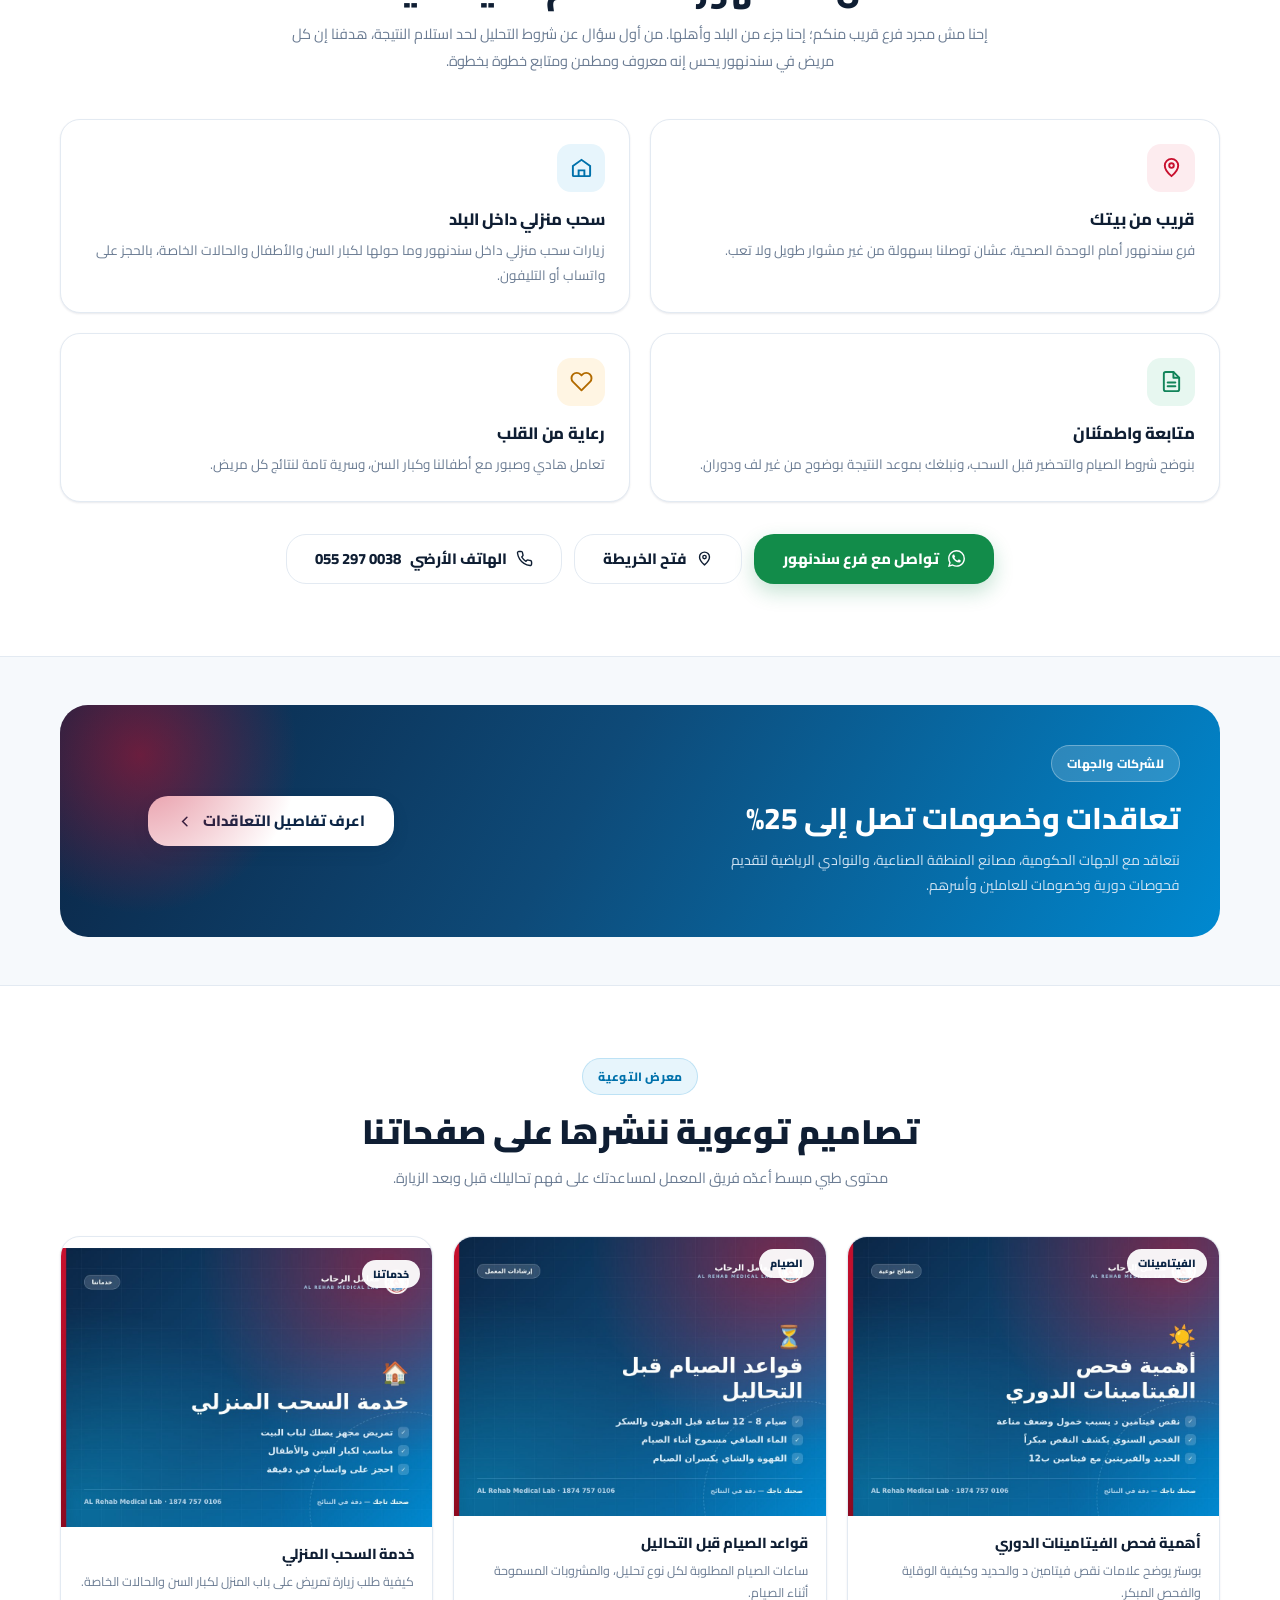
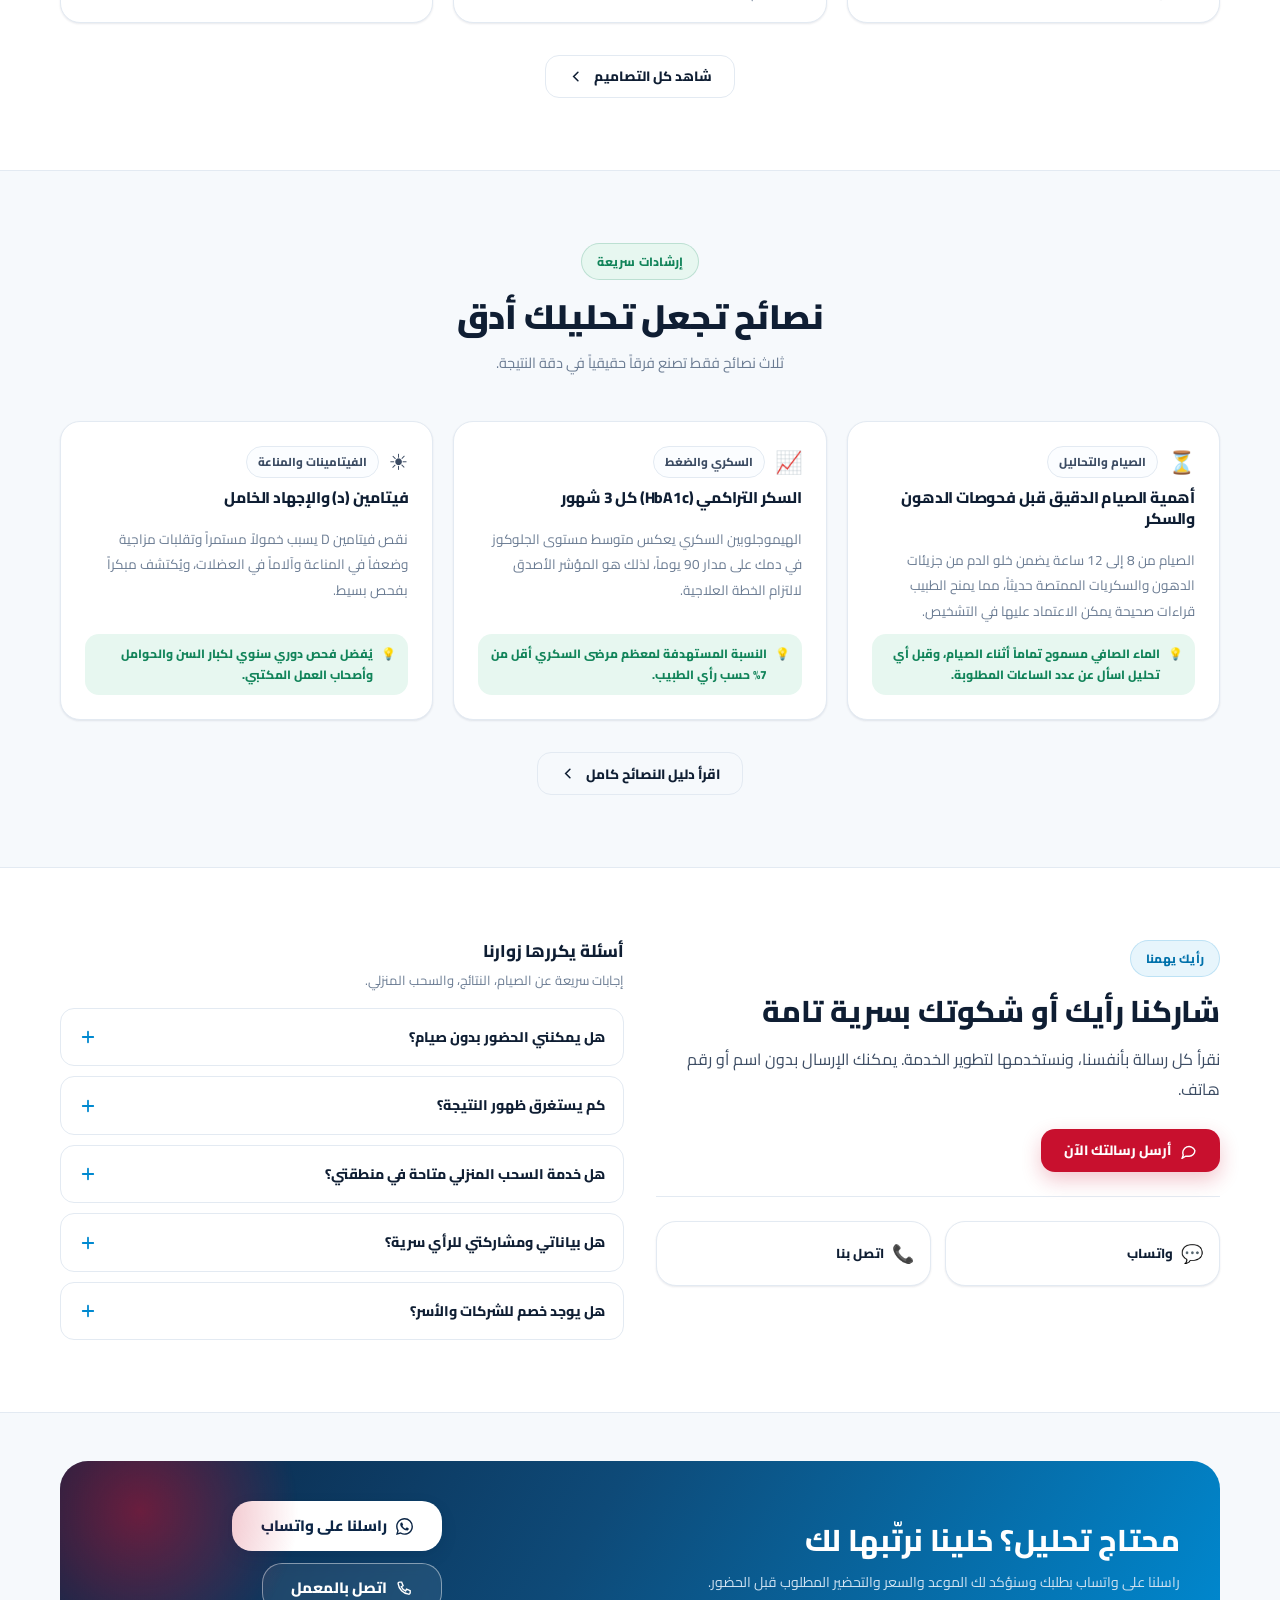
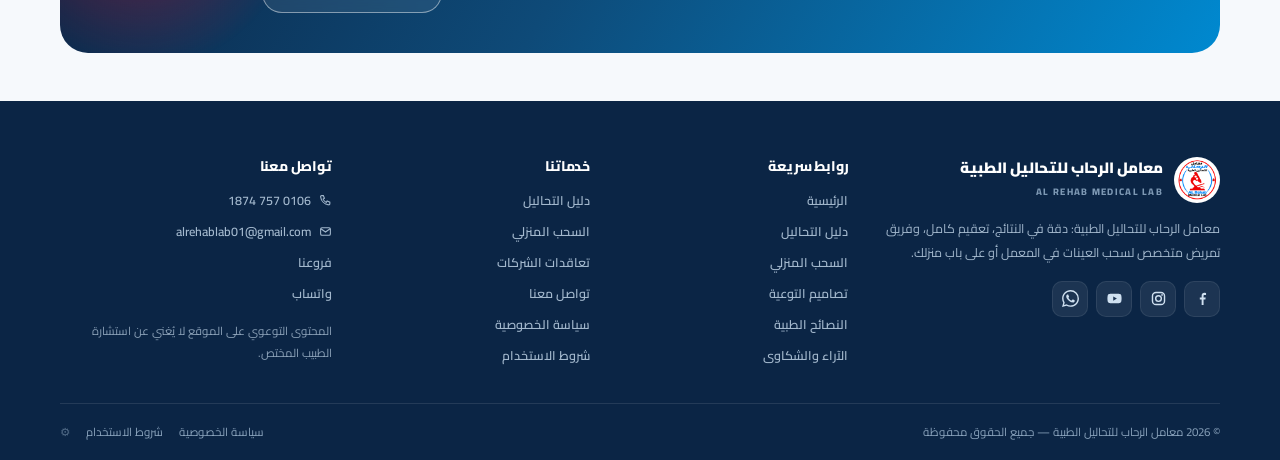
==== commit 65d4c079: "Add files via upload" ====
--- a/index.html
+++ b/index.html
@@ -155,6 +155,7 @@
         <span class="hero__bg" aria-hidden="true"></span>
         <span class="hero__ring" aria-hidden="true"></span>
         <img src="assets/logo-512.png" width="512" height="512" alt="شعار معامل الرحاب للتحاليل الطبية" fetchpriority="high">
+        <img class="hero__crown" src="assets/crown.png" width="173" height="163" alt="" aria-hidden="true">
         <div class="hero__pill hero__pill--1">
           <svg viewBox="0 0 24 24" fill="none" stroke="currentColor" stroke-width="2.2" stroke-linecap="round"><path d="M20 6 9 17l-5-5"/></svg>
           <span data-i18n="home.pill1">نتائج خلال 24 ساعة</span>
@@ -168,6 +169,7 @@
           <span data-i18n="home.pill3">تعقيم كامل</span>
         </div>
       </div>
+      <img class="hero__slogan" src="assets/slogan.png" width="900" height="335" alt="صحتك تاجك — شعار معامل الرحاب للتحاليل الطبية">
     </div>
   </div>
 </section>
--- a/css/style.css
+++ b/css/style.css
@@ -212,6 +212,14 @@
   .site-header { background: var(--card); }
 }
 .site-header.is-stuck { box-shadow: var(--sh-2); }
+/* كانفس أنيميشن الهيدر (ذرات كيميائية متحركة + قطرات دم) */
+.site-header .header-fx { position: absolute; inset: 0; width: 100%; height: 100%; pointer-events: none; }
+.header__in { position: relative; z-index: 1; }
+/* تفتيح منتصف صورة الهيرو خلف الشعار حتى يظهر بوضوح فوقها */
+.hero__bg::after {
+  content: ''; position: absolute; inset: 0; border-radius: 50%;
+  background: radial-gradient(circle, rgba(255,255,255,.90) 0%, rgba(255,255,255,.66) 36%, rgba(255,255,255,.18) 60%, rgba(255,255,255,0) 76%);
+}
 .header__in { display: flex; align-items: center; justify-content: space-between; gap: 16px; min-height: var(--header-h); }
 
 .brand { display: flex; align-items: center; gap: 11px; }
@@ -339,7 +347,12 @@
   display: grid; place-items: center;
   box-shadow: inset 0 0 70px rgba(255,255,255,.10), 0 30px 70px rgba(0,0,0,.28);
 }
-.hero__art-inner img { width: 74%; filter: drop-shadow(0 18px 34px rgba(0,0,0,.35)); }
+.hero__bg {
+  position: absolute; inset: 0; border-radius: 50%;
+  background: url('../assets/hero-lab-bg.jpg') center/cover no-repeat #fff;
+  box-shadow: inset 0 0 0 1px rgba(11,37,69,.05), inset 0 -26px 54px rgba(11,37,69,.12);
+}
+.hero__art-inner img { width: 63%; position: relative; z-index: 1; filter: drop-shadow(0 18px 34px rgba(0,0,0,.35)); }
 .hero__ring { position: absolute; inset: -14px; border-radius: 50%; border: 1.5px dashed rgba(255,255,255,.28); animation: spin 34s linear infinite; }
 .hero__pill {
   position: absolute; display: flex; align-items: center; gap: 8px;
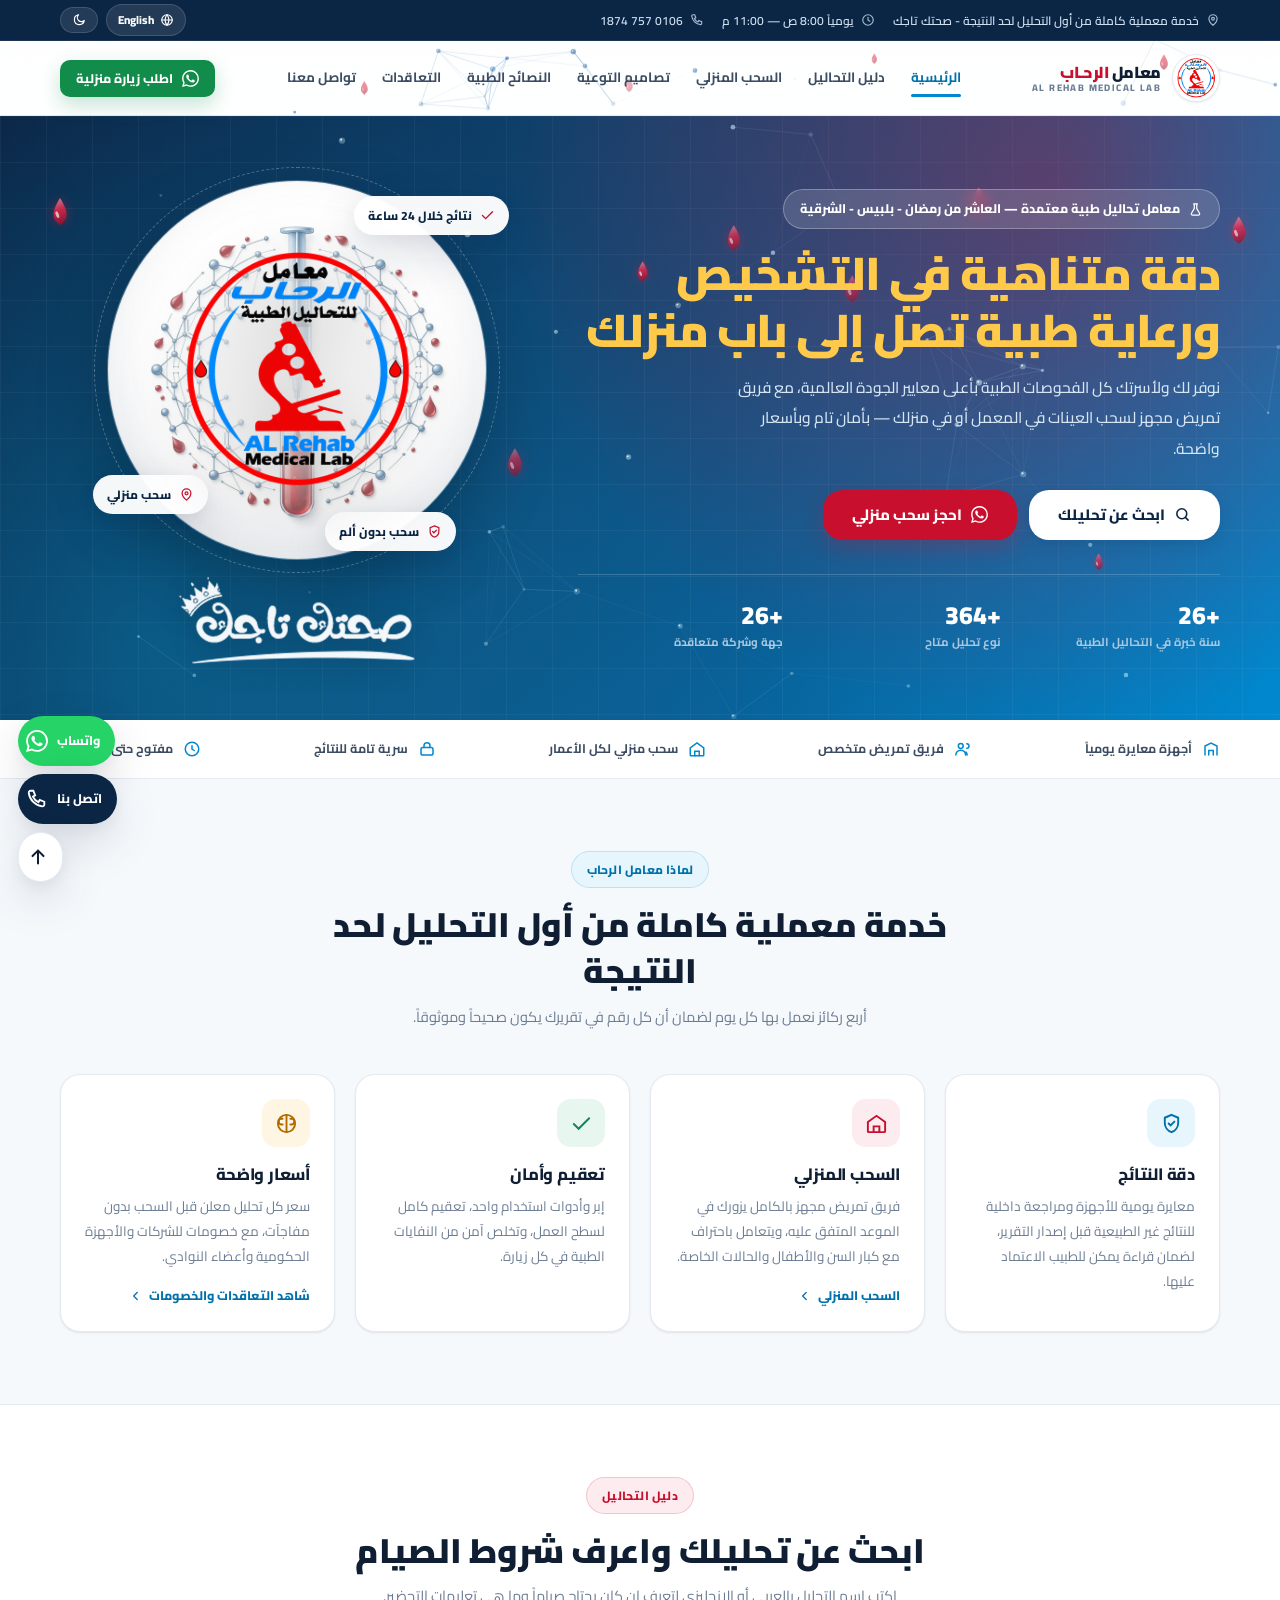
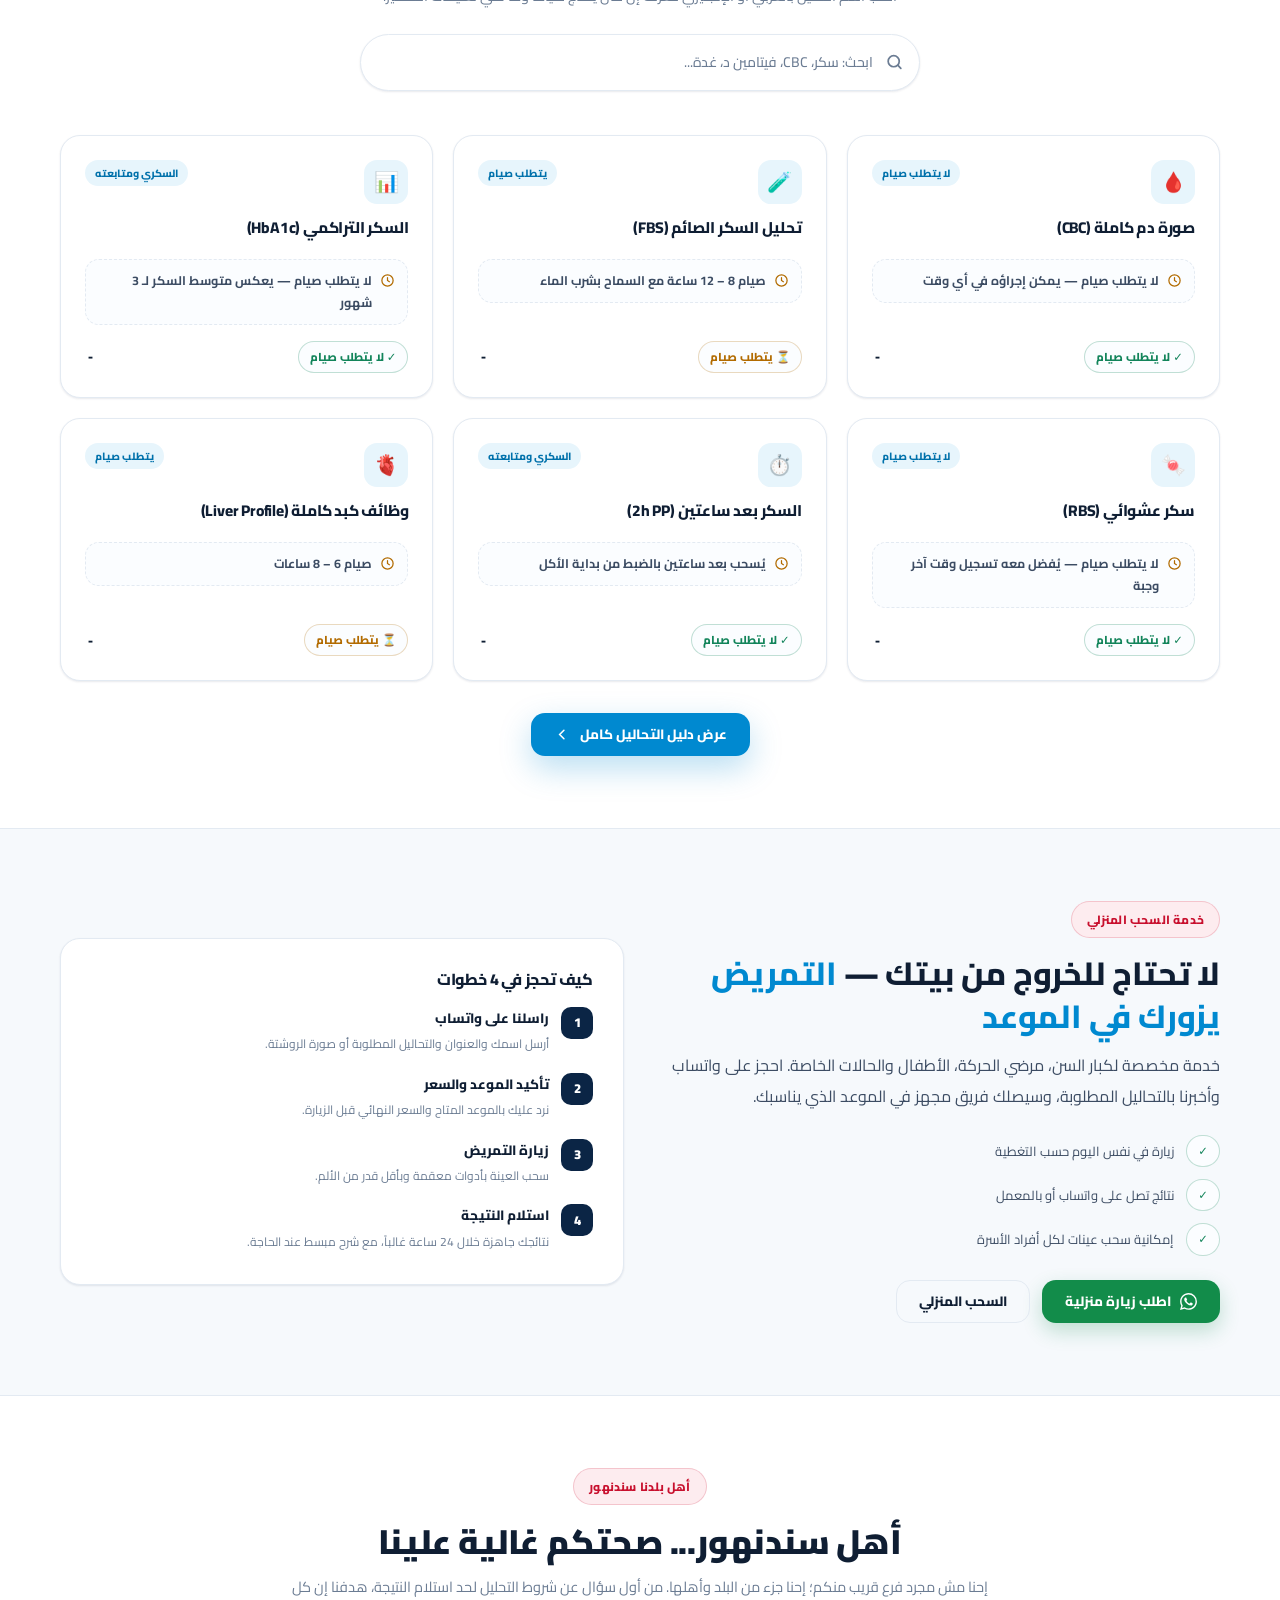
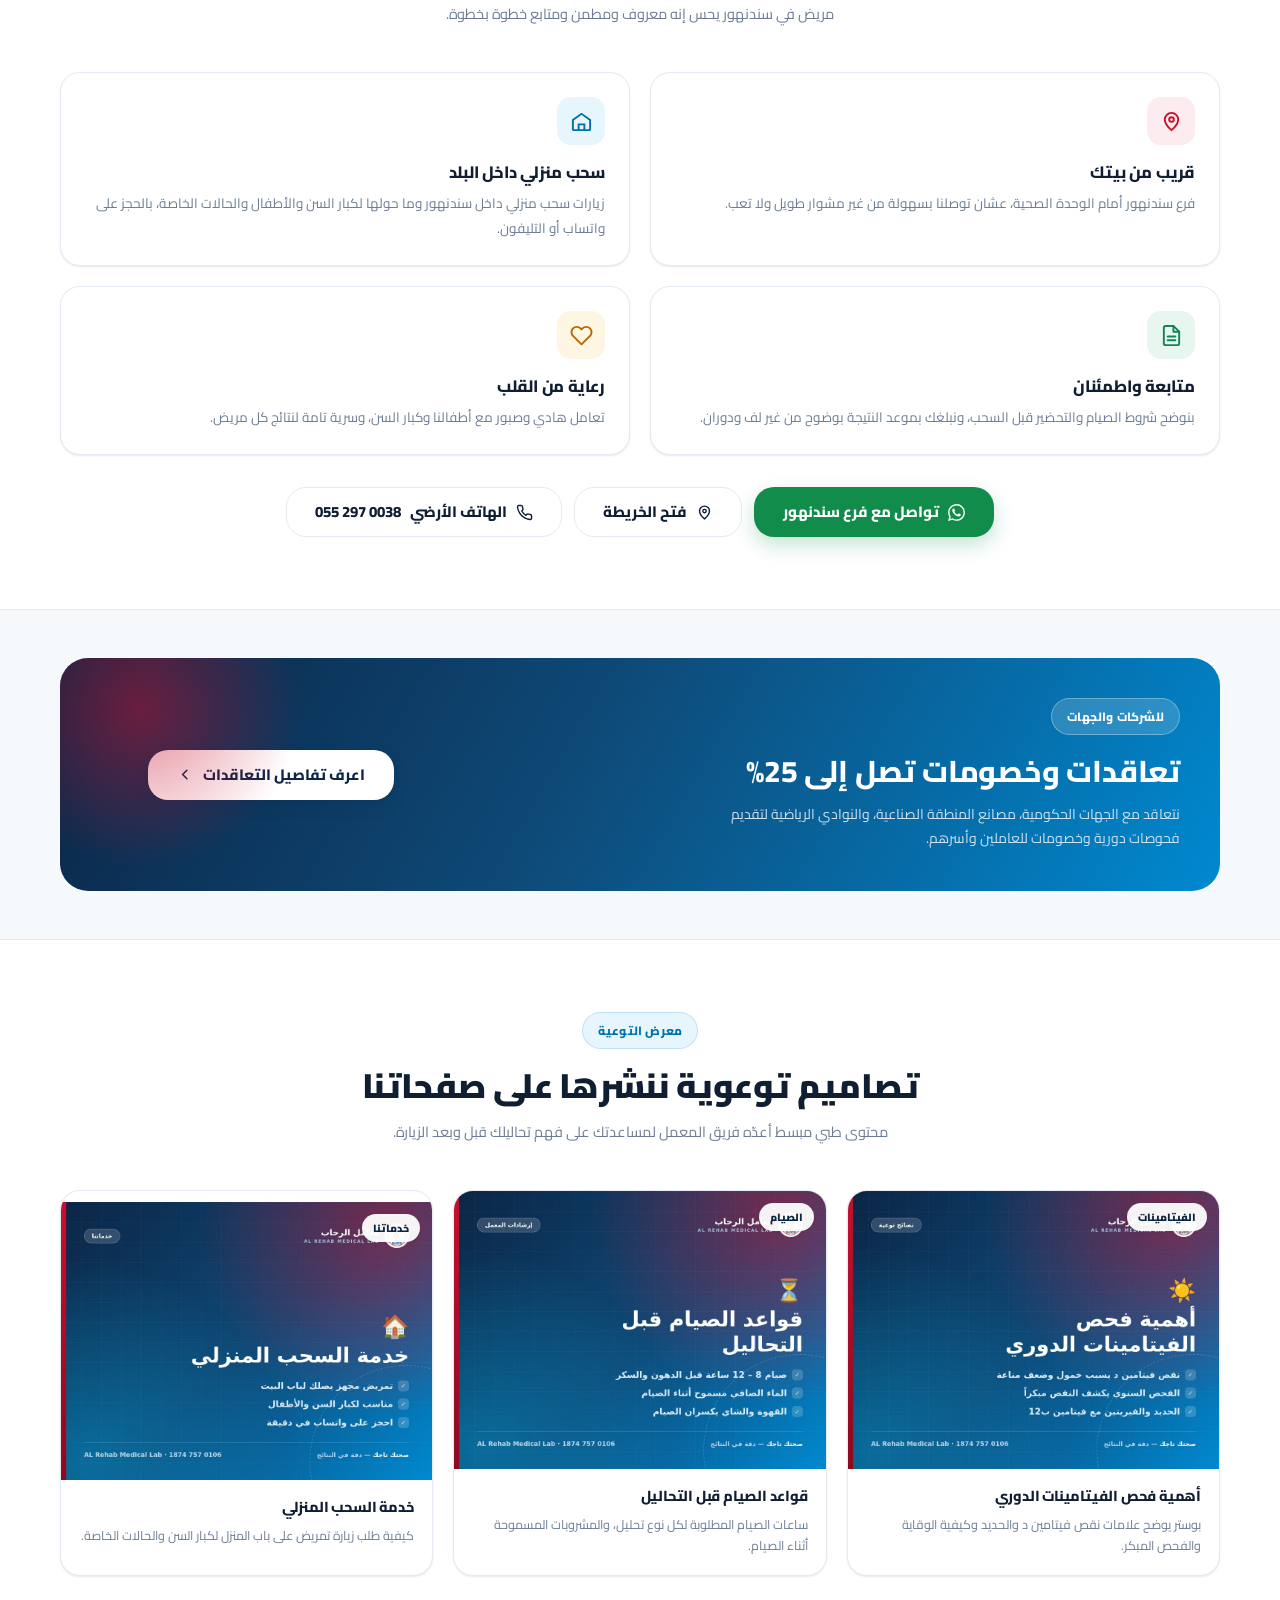
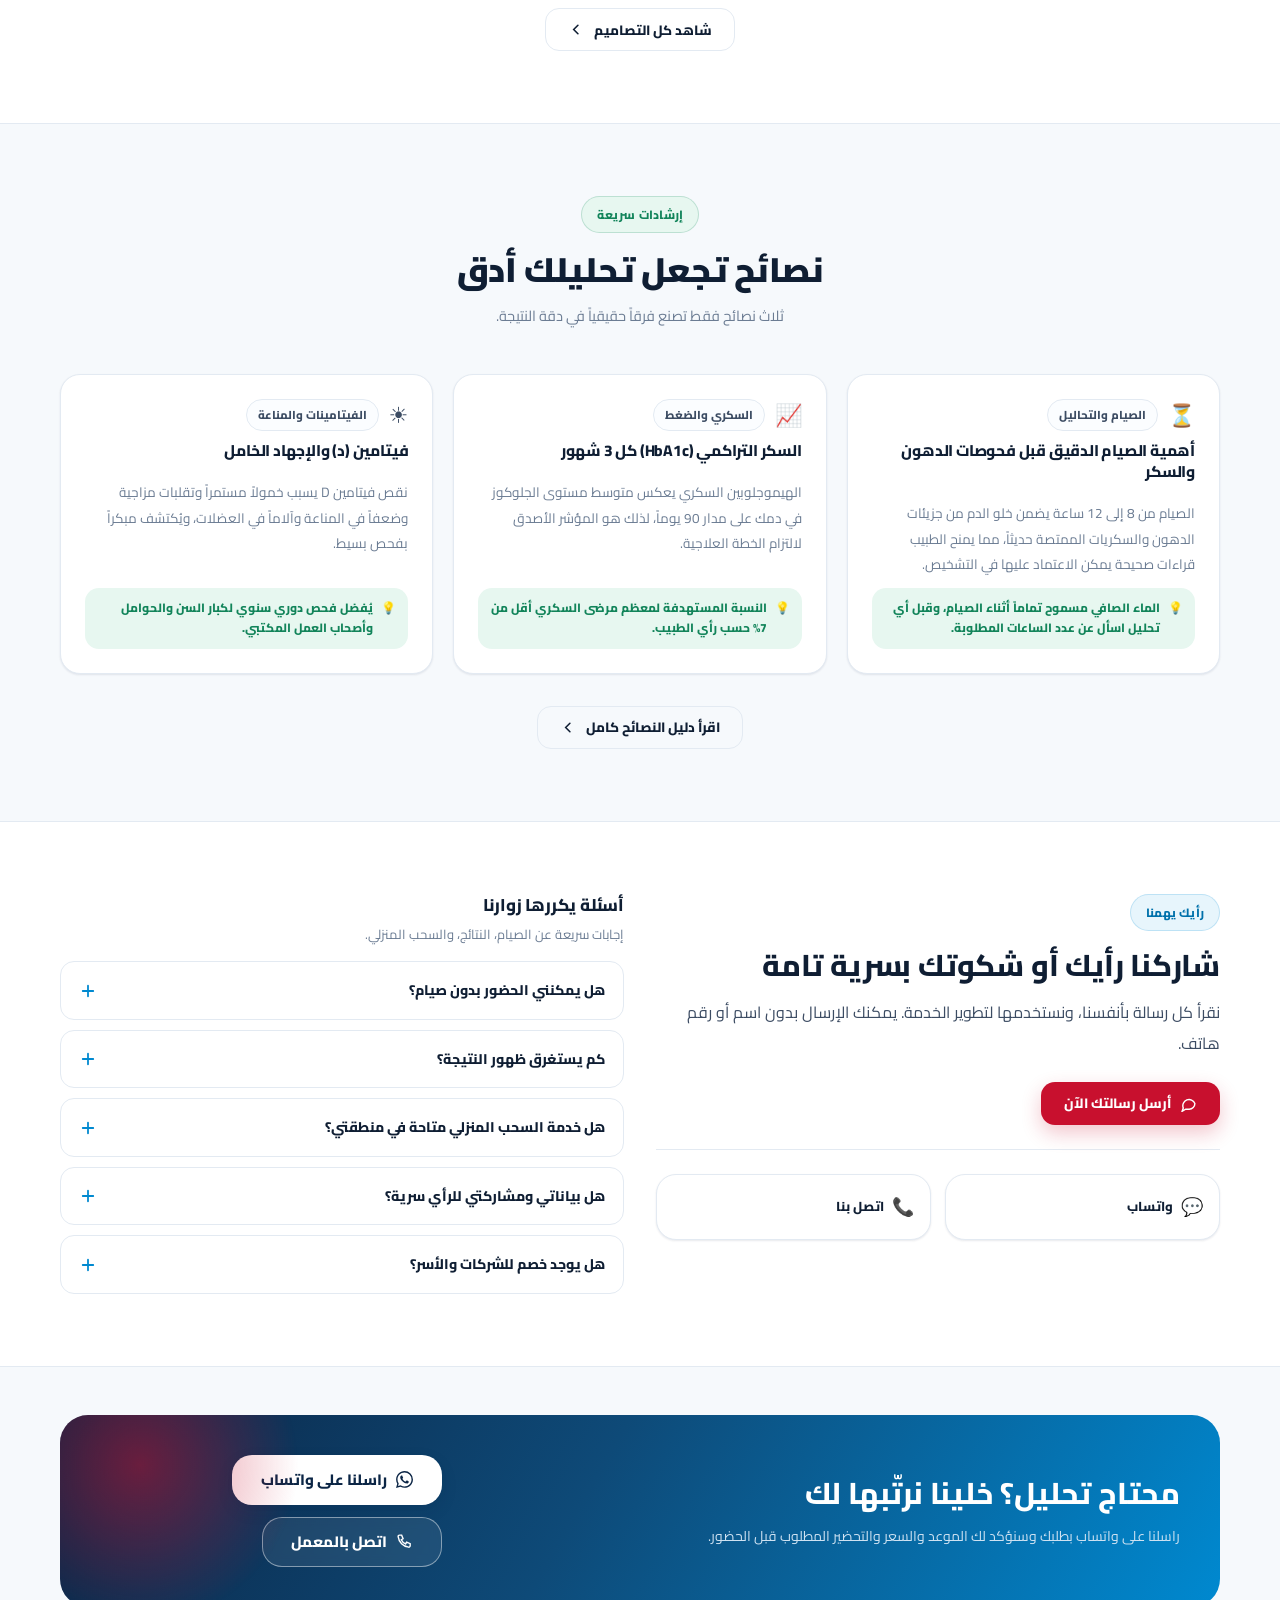
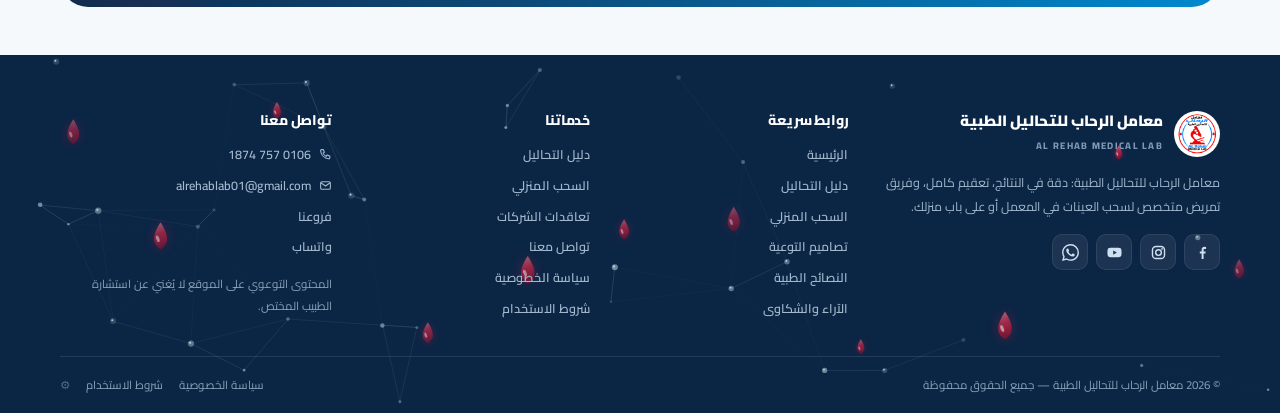
==== commit 1a920075: "Add files via upload" ====
--- a/index.html
+++ b/index.html
@@ -155,7 +155,6 @@
         <span class="hero__bg" aria-hidden="true"></span>
         <span class="hero__ring" aria-hidden="true"></span>
         <img src="assets/logo-512.png" width="512" height="512" alt="شعار معامل الرحاب للتحاليل الطبية" fetchpriority="high">
-        <img class="hero__crown" src="assets/crown.png" width="173" height="163" alt="" aria-hidden="true">
         <div class="hero__pill hero__pill--1">
           <svg viewBox="0 0 24 24" fill="none" stroke="currentColor" stroke-width="2.2" stroke-linecap="round"><path d="M20 6 9 17l-5-5"/></svg>
           <span data-i18n="home.pill1">نتائج خلال 24 ساعة</span>
--- a/css/style.css
+++ b/css/style.css
@@ -312,7 +312,10 @@
   background-size: auto, auto, 46px 46px, 46px 46px;
   pointer-events: none;
 }
-.hero__in { position: relative; display: grid; grid-template-columns: 1.15fr .85fr; gap: 44px; align-items: center; }
+.hero .hero-fx, .site-footer .footer-fx { position: absolute; z-index: 0; inset: 0; width: 100%; height: 100%; pointer-events: none; }
+.hero .hero-fx { opacity: .96; }
+.site-footer .footer-fx { opacity: .84; }
+.hero__in { position: relative; z-index: 1; display: grid; grid-template-columns: 1.15fr .85fr; gap: 44px; align-items: center; }
 .hero h1 {
   color: #fff; font-size: clamp(26px, 4.4vw, 46px); font-weight: 900;
   line-height: 1.24; letter-spacing: -1px; margin-block: 16px 14px;
@@ -330,7 +333,13 @@
   color: #D6E6F4; font-size: 15.5px; line-height: 1.95; max-width: 54ch; font-weight: 500;
 }
 .hero__actions { display: flex; flex-wrap: wrap; gap: 12px; margin-top: 26px; }
-.hero__slogan { height: 62px; width: auto; margin-bottom: 4px; filter: brightness(0) invert(1) drop-shadow(0 6px 16px rgba(0,0,0,.25)); opacity: .96; }
+.hero__slogan {
+  width: auto; height: clamp(52px, 7vw, 88px); max-width: 88%;
+  margin-top: 16px;
+  filter: brightness(0) invert(1) drop-shadow(0 6px 16px rgba(0,0,0,.25));
+  opacity: .96;
+  animation: slogan-in 1s var(--ease) .55s both, slogan-float 6s ease-in-out 1.7s infinite;
+}
 .hero__stats {
   display: grid; grid-template-columns: repeat(3, 1fr); gap: 14px;
   margin-top: 34px; padding-top: 26px; border-top: 1px solid rgba(255, 255, 255, .18);
@@ -338,7 +347,7 @@
 .hero__stat b { display: block; font-size: 25px; font-weight: 900; color: #fff; line-height: 1.1; }
 .hero__stat span { font-size: 11.5px; font-weight: 700; color: #A9C8E0; }
 
-.hero__art { position: relative; display: grid; place-items: center; }
+.hero__art { position: relative; display: grid; place-items: center; align-content: center; }
 .hero__art-inner {
   position: relative; width: min(100%, 380px); aspect-ratio: 1;
   border-radius: 50%;
@@ -367,6 +376,33 @@
 .hero__pill--3 { bottom: 2%; inset-inline-start: 8%; animation: floaty 8s ease-in-out infinite 1.6s; }
 @keyframes spin { to { transform: rotate(360deg); } }
 @keyframes floaty { 0%,100% { transform: translateY(0); } 50% { transform: translateY(-9px); } }
+
+/* التاج فوق الشعار (مستخرج من slogan.png) */
+.hero__art-inner .hero__crown {
+  position: absolute; z-index: 2; pointer-events: none;
+  width: 18%; height: auto; left: 29%; top: 10%;
+  transform-origin: 50% 92%;
+  filter: drop-shadow(0 8px 14px rgba(160, 10, 35, .35));
+  animation: crown-in .95s cubic-bezier(.22, 1.2, .36, 1) .45s both, crown-sway 5.5s ease-in-out 1.65s infinite;
+}
+@keyframes crown-in {
+  0% { opacity: 0; transform: translateY(-30px) rotate(-50deg) scale(.55); }
+  55% { opacity: 1; transform: translateY(2px) rotate(-19deg) scale(1.06); }
+  75% { transform: translateY(-3px) rotate(-27deg) scale(.98); }
+  100% { opacity: 1; transform: translateY(0) rotate(-23deg) scale(1); }
+}
+@keyframes crown-sway {
+  0%, 100% { transform: translateY(0) rotate(-23deg); }
+  50% { transform: translateY(-4px) rotate(-19deg); }
+}
+@keyframes slogan-in {
+  from { opacity: 0; transform: translateY(16px); filter: brightness(0) invert(1) blur(7px) drop-shadow(0 6px 16px rgba(0,0,0,.25)); }
+  to { opacity: .96; transform: translateY(0); filter: brightness(0) invert(1) blur(0) drop-shadow(0 6px 16px rgba(0,0,0,.25)); }
+}
+@keyframes slogan-float {
+  0%, 100% { transform: translateY(0); }
+  50% { transform: translateY(-4px); }
+}
 
 /* trust strip */
 .trust-strip { background: var(--card); border-bottom: 1px solid var(--line); }
@@ -698,7 +734,8 @@
 .page-head .eyebrow { background: rgba(255,255,255,.15); border-color: rgba(255,255,255,.3); color: #fff; }
 
 /* ---------- Footer ---------- */
-.site-footer { background: var(--navy); color: #B9CCDF; padding-top: 56px; margin-top: 0; }
+.site-footer { position: relative; isolation: isolate; overflow: hidden; background: var(--navy); color: #B9CCDF; padding-top: 56px; margin-top: 0; }
+.site-footer > .container { position: relative; z-index: 1; }
 html[data-theme="dark"] .site-footer { background: #05101E; border-top: 1px solid var(--line); }
 .footer__grid { display: grid; grid-template-columns: 1.5fr 1fr 1fr 1.2fr; gap: 32px; padding-bottom: 36px; }
 .footer h4 { color: #fff; font-size: 14px; margin-bottom: 14px; font-weight: 800; }
